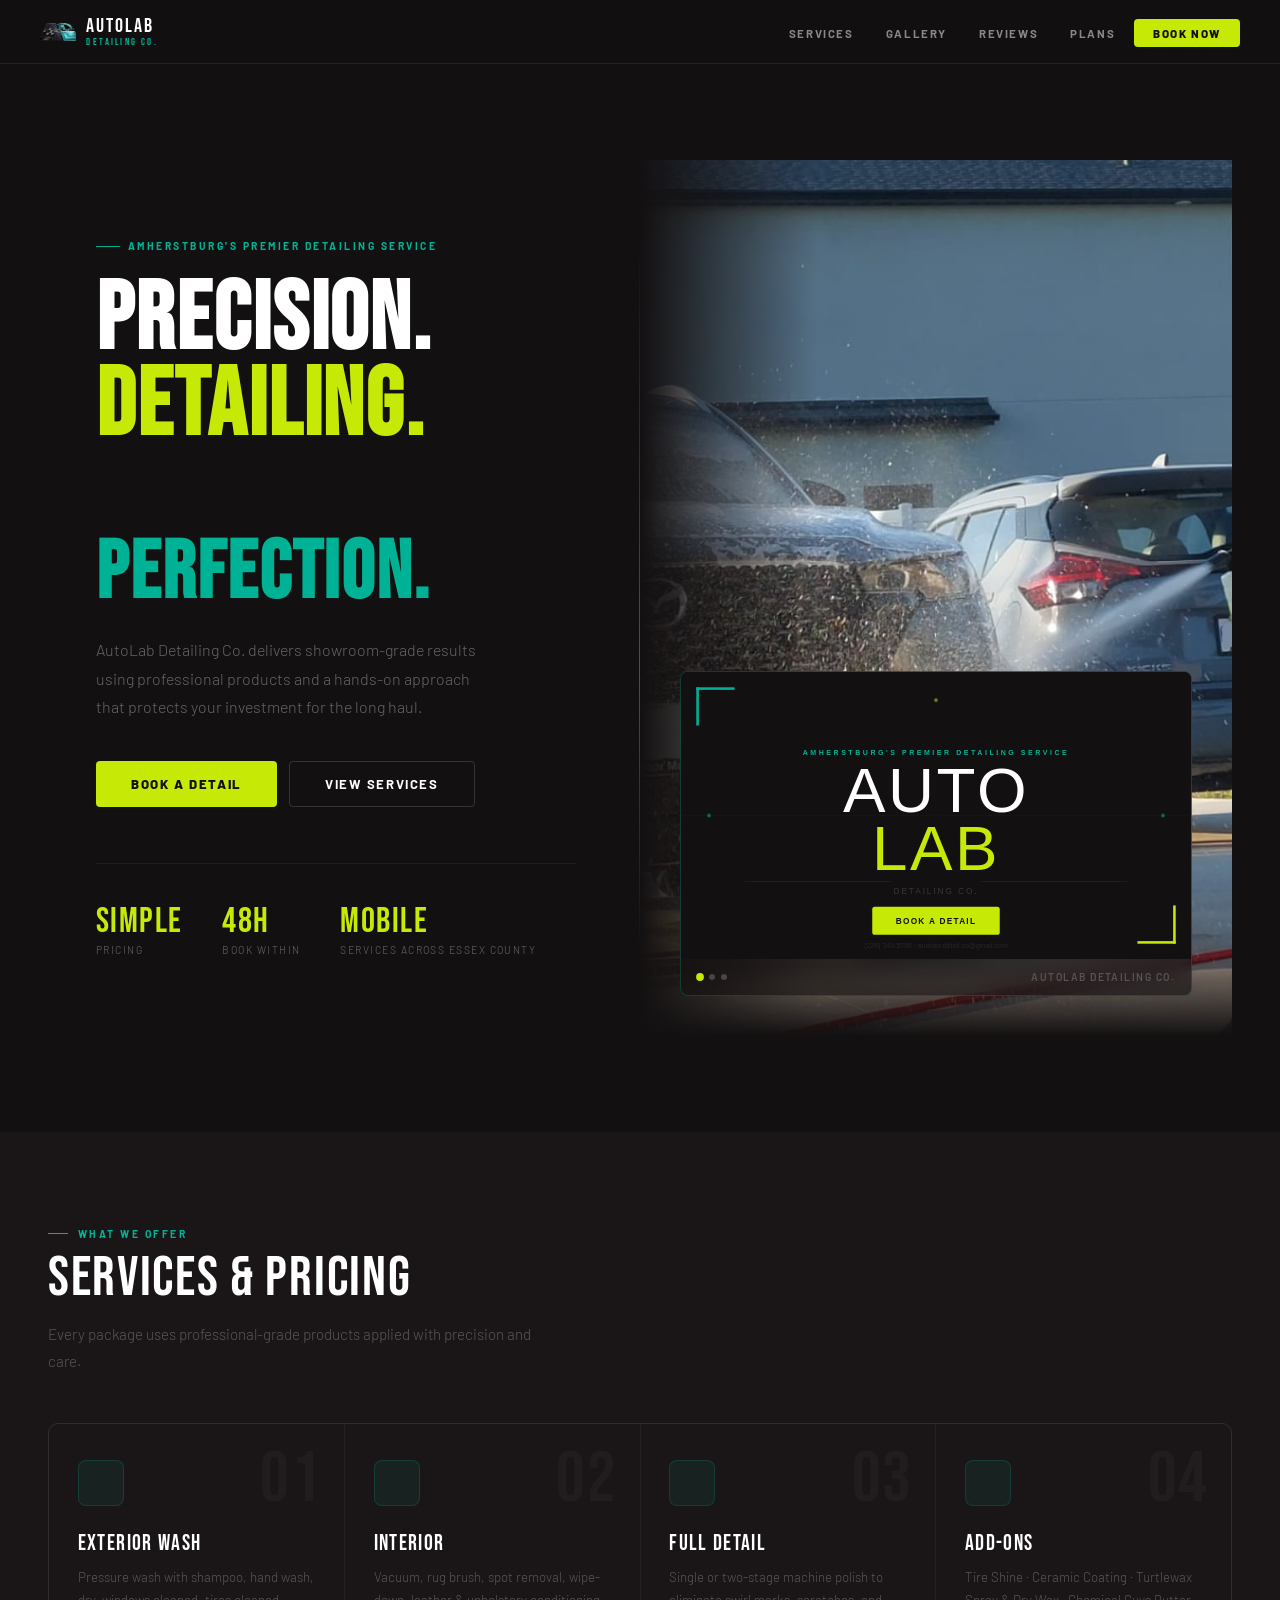
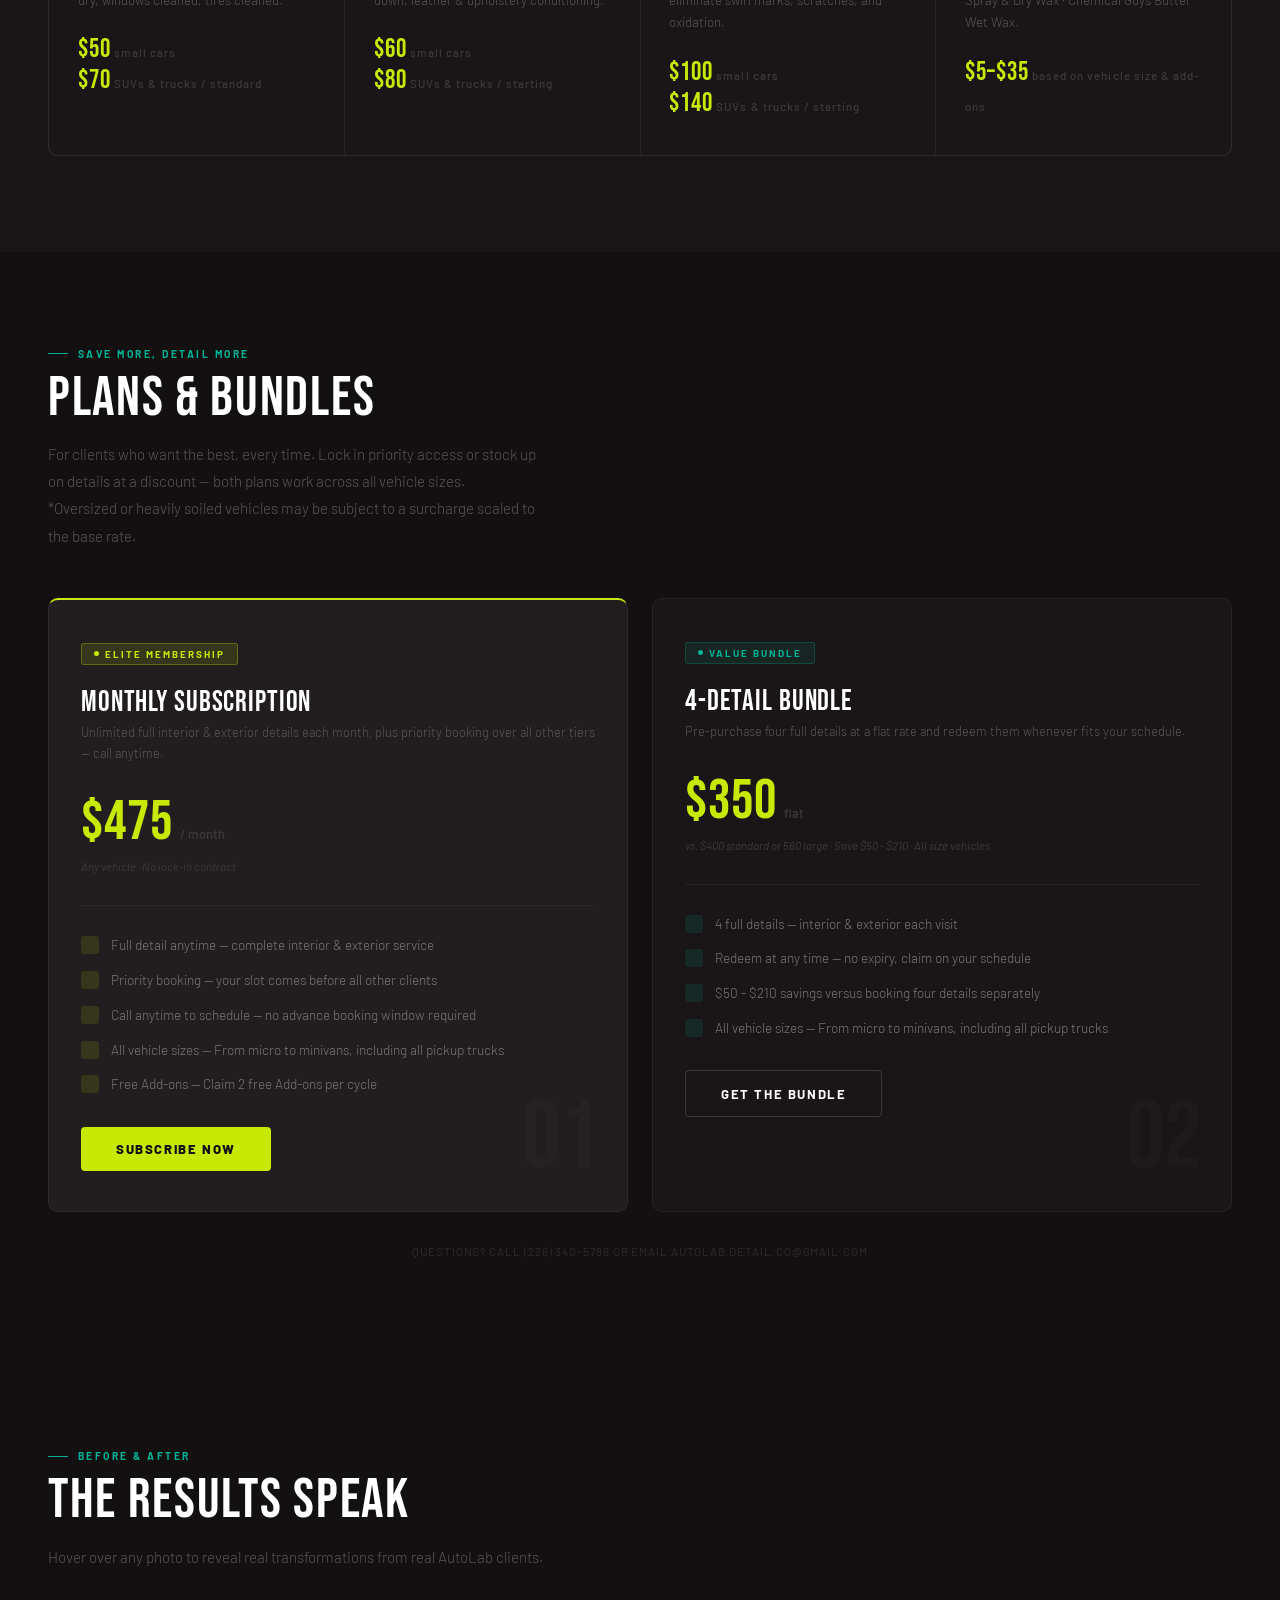
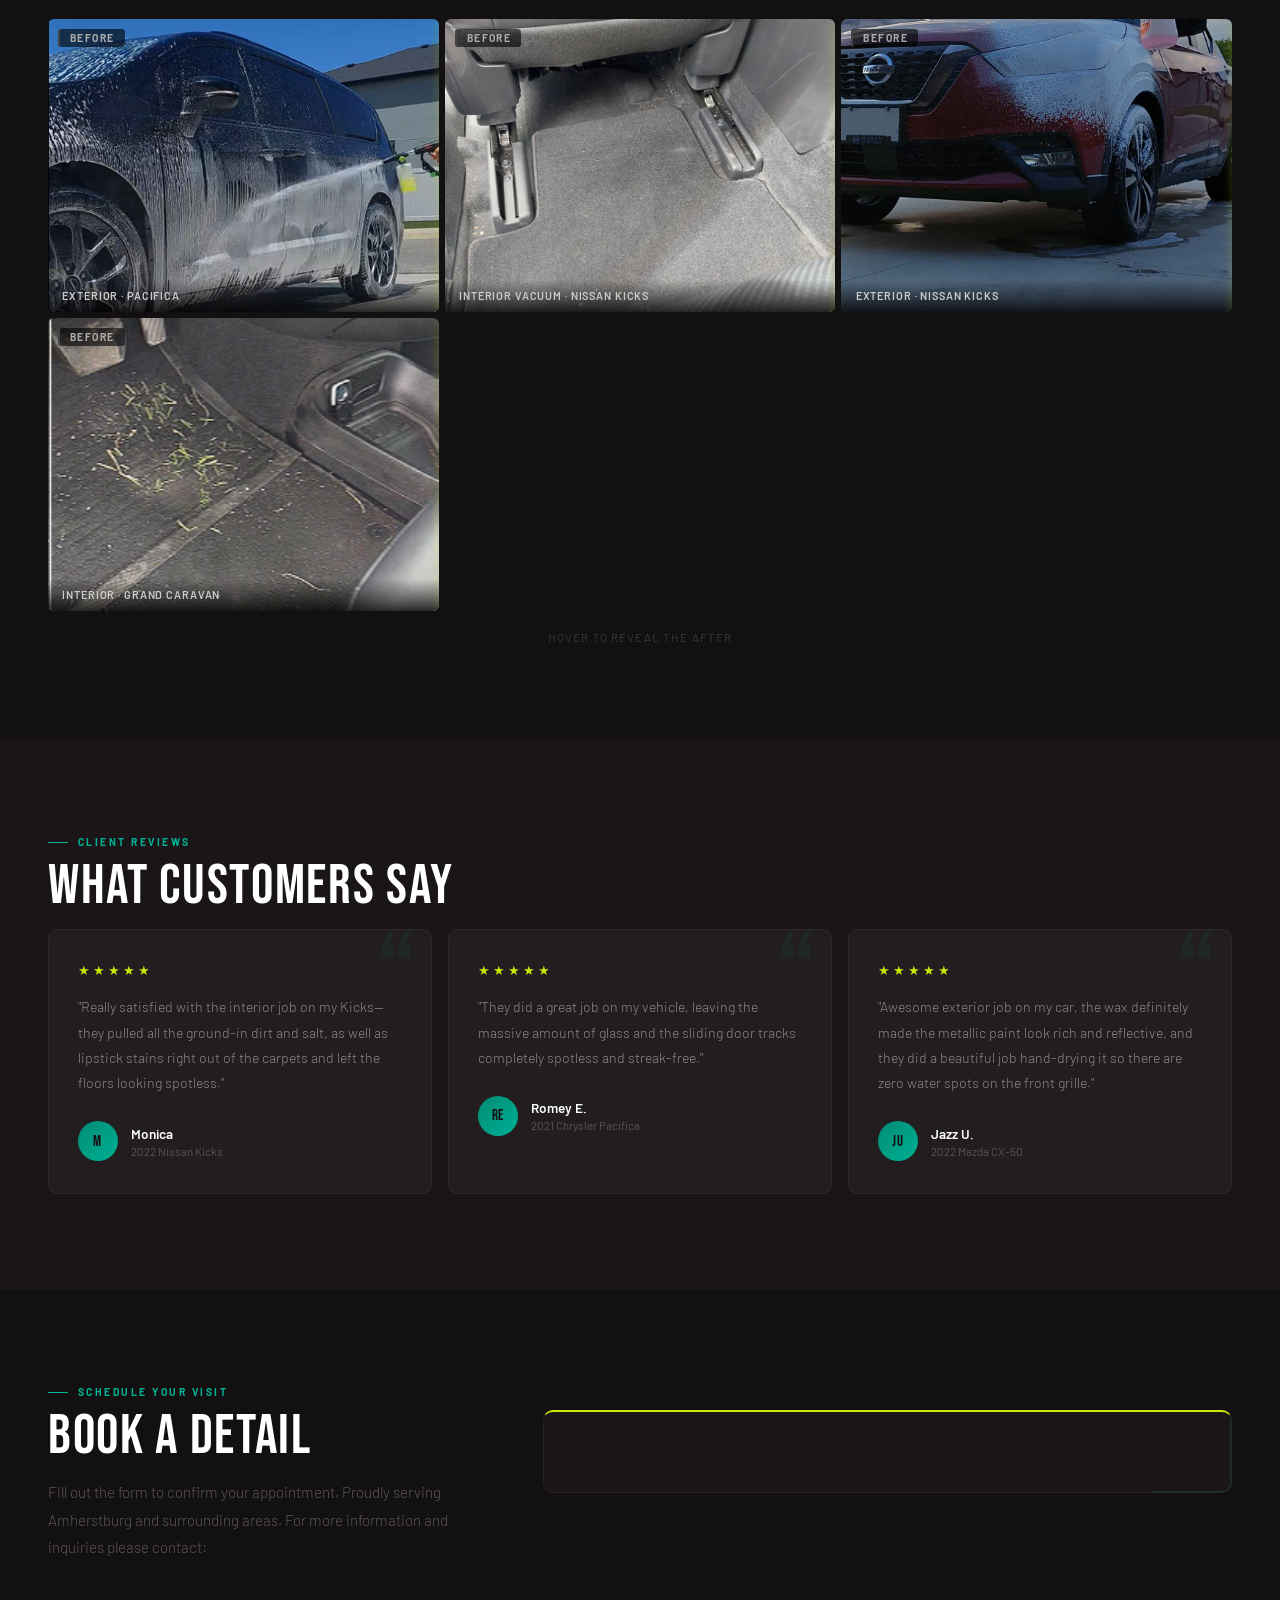
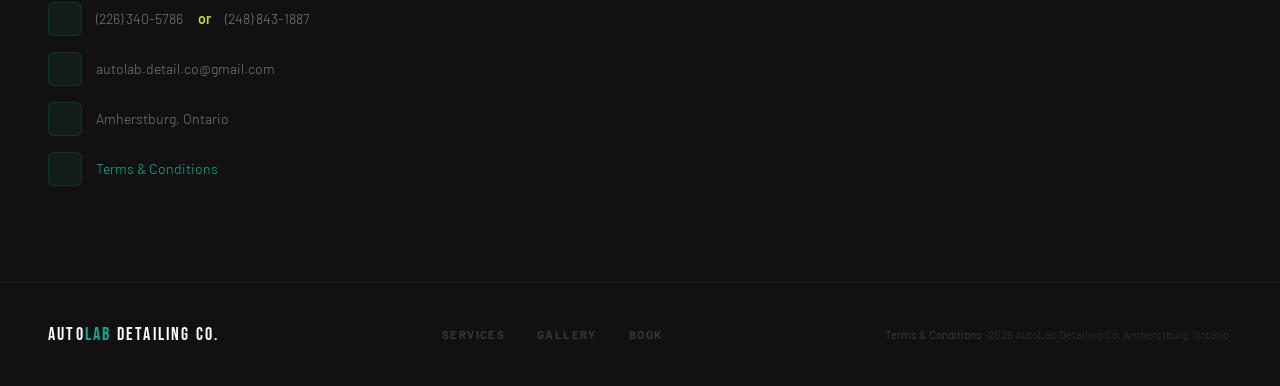
==== index.html @ 9977ea91 "Add files via upload" ====
<!DOCTYPE html>
<html lang="en">
<head>
  <meta charset="UTF-8" />
  <meta name="viewport" content="width=device-width, initial-scale=1.0" />
  <title>AutoLab Detailing Co. — Amherstburg's Premier Car Detailing Service</title>
  <link rel="stylesheet" href="https://cdn.jsdelivr.net/npm/@tabler/icons-webfont@2.44.0/tabler-icons.min.css" />
  <link rel="preconnect" href="https://fonts.googleapis.com" />
  <link rel="preconnect" href="https://fonts.gstatic.com" crossorigin />
  <link href="https://fonts.googleapis.com/css2?family=Bebas+Neue&family=Barlow:ital,wght@0,300;0,400;0,500;0,600;0,700;1,300&display=swap" rel="stylesheet" />
  <style>
    *, *::before, *::after { box-sizing: border-box; margin: 0; padding: 0; }

    :root {
      --lime:   #C7E906;
      --lime-dk: #9fb800;
      --cyan:   #03f7eb;
      --teal:   #00b295;
      --teal-dk:#008a74;
      --dark:   #131011;
      --dark2:  #1a1617;
      --dark3:  #221e1f;
      --dark4:  #2c2829;
      --muted:  #5a5455;
      --text:   #d4d0d1;
      --white:  #ffffff;
    }

    html { scroll-behavior: smooth; }

    body {
      font-family: 'Barlow', sans-serif;
      background: var(--dark);
      color: var(--text);
      overflow-x: hidden;
      -webkit-font-smoothing: antialiased;
    }

    a { text-decoration: none; color: var(--teal); }

    /* ── NAV ── */
    nav {
      display: flex;
      justify-content: space-between;
      align-items: center;
      padding: 0 2.5rem;
      height: 64px;
      background: rgba(19,16,17,0.92);
      backdrop-filter: blur(18px);
      border-bottom: 1px solid rgba(0,178,149,0.18);
      position: sticky;
      top: 0;
      z-index: 200;
    }
    .logo-wrap { display: flex; align-items: center; gap: 0.65rem; }
    .logo-icon {
      width: 36px; height: 36px;
      display: flex; align-items: center; justify-content: center;
      overflow: hidden;
    }
    .logo-icon img { width: 160%; height: auto; object-fit: contain; }
    .logo-text {
      font-family: 'Bebas Neue', sans-serif;
      font-size: 1.25rem; letter-spacing: 0.1em; line-height: 1.05; color: #fff;
    }
    .logo-text span { display: block; font-size: 0.62rem; color: var(--teal); letter-spacing: 0.22em; }

    nav ul { display: flex; gap: 0.3rem; list-style: none; align-items: center; }
    nav ul a {
      color: #888; font-size: 0.72rem; font-weight: 700;
      letter-spacing: 0.14em; text-transform: uppercase;
      padding: 0.45rem 0.85rem; border-radius: 4px;
      transition: color 0.2s, background 0.2s;
    }
    nav ul a:hover { color: #fff; background: rgba(255,255,255,0.05); }
    .nav-cta {
      background: var(--lime) !important;
      color: var(--dark) !important;
      border-radius: 4px !important;
      font-weight: 800 !important;
      padding: 0.45rem 1.2rem !important;
    }
    .nav-cta:hover { background: var(--lime-dk) !important; }

    /* ── HERO ── */
    .hero {
      min-height: calc(100vh - 64px);
      display: grid;
      grid-template-columns: 1fr 1fr;
      position: relative;
      overflow: hidden;
    }

    /* Left half */
    .hero-left {
      display: flex;
      flex-direction: column;
      justify-content: center;
      padding: 5rem 4rem 5rem 3rem;
      position: relative;
      z-index: 2;
    }

    /* Right half – image */
    .hero-right {
      position: relative;
      overflow: hidden;
    }
    .hero-right-bg {
      position: absolute; inset: 0;
      background-image: url('media/Hero.jpg');
      background-size: cover;
      background-position: center;
      transform: scale(1.04);
      transition: transform 8s ease;
    }
    .hero-right:hover .hero-right-bg { transform: scale(1); }
    /* diagonal mask edge */
    .hero-right::before {
      content: '';
      position: absolute; inset: 0; z-index: 1;
      background: linear-gradient(to right, var(--dark) 0%, transparent 30%);
    }
    .hero-right::after {
      content: '';
      position: absolute; bottom: 0; left: 0; right: 0; height: 120px; z-index: 1;
      background: linear-gradient(to top, var(--dark) 0%, transparent 100%);
    }

    /* Teal accent line on right edge of left col */
    .hero-left::after {
      content: '';
      position: absolute; top: 10%; right: 0; bottom: 10%;
      width: 1px;
      background: linear-gradient(to bottom, transparent, var(--teal) 40%, var(--cyan) 60%, transparent);
      opacity: 0.4;
    }

    .hero-eyebrow {
      display: inline-flex; align-items: center; gap: 0.5rem;
      font-size: 0.65rem; font-weight: 700; letter-spacing: 0.24em;
      text-transform: uppercase; color: var(--teal);
      margin-bottom: 1.6rem;
    }
    .hero-eyebrow::before {
      content: '';
      display: block; width: 24px; height: 1px;
      background: var(--teal);
    }

    .hero h1 {
      font-family: 'Bebas Neue', sans-serif;
      font-size: clamp(4rem, 7.5vw, 6.5rem);
      line-height: 0.9;
      letter-spacing: 0.02em;
      text-transform: uppercase;
      color: #fff;
      margin-bottom: 1.6rem;
    }
    .hero h1 em {
      font-style: normal;
      color: var(--lime);
      display: block;
    }
    .hero h1 small {
      font-style: normal;
      font-size: 0.85em;
      color: var(--teal);
      display: block;
    }

    .hero-desc {
      font-size: 1rem; line-height: 1.8;
      color: #6b6366; max-width: 400px;
      margin-bottom: 2.4rem;
      font-weight: 300;
    }

    .hero-btns {
      display: flex; gap: 0.75rem; flex-wrap: wrap;
      margin-bottom: 3.5rem;
    }
    .btn-primary {
      background: var(--lime); color: var(--dark);
      border: none; padding: 0.9rem 2.2rem;
      font-family: 'Barlow', sans-serif; font-size: 0.82rem;
      font-weight: 800; letter-spacing: 0.12em; text-transform: uppercase;
      border-radius: 4px; cursor: pointer;
      transition: background 0.2s, transform 0.15s;
    }
    .btn-primary:hover { background: var(--lime-dk); transform: translateY(-2px); }
    .btn-ghost {
      background: transparent; color: #fff;
      border: 1px solid rgba(255,255,255,0.15); padding: 0.9rem 2.2rem;
      font-family: 'Barlow', sans-serif; font-size: 0.82rem;
      font-weight: 700; letter-spacing: 0.12em; text-transform: uppercase;
      border-radius: 4px; cursor: pointer;
      transition: border-color 0.2s, color 0.2s, background 0.2s;
    }
    .btn-ghost:hover { border-color: var(--cyan); color: var(--cyan); background: rgba(3,247,235,0.04); }

    .hero-stats {
      display: flex; gap: 2.5rem; flex-wrap: wrap;
      padding-top: 2.5rem;
      border-top: 1px solid rgba(255,255,255,0.06);
    }
    .stat-val {
      font-family: 'Bebas Neue', sans-serif;
      font-size: 2.2rem; color: var(--lime);
      line-height: 1; letter-spacing: 0.04em;
    }
    .stat-lbl {
      font-size: 0.65rem; color: var(--muted);
      text-transform: uppercase; letter-spacing: 0.14em; margin-top: 4px;
    }

    /* carousel inside hero-right */
    .hero-carousel-wrap {
      position: absolute;
      inset: 0; z-index: 2;
      display: flex; align-items: flex-end;
      padding: 2.5rem;
    }
    .hero-carousel {
      width: 100%;
      background: rgba(19,16,17,0.6);
      backdrop-filter: blur(10px);
      border: 1px solid rgba(0,178,149,0.25);
      border-radius: 8px;
      overflow: hidden;
    }
    .carousel-track-wrap {
      overflow: hidden;
      aspect-ratio: 16/9;
      position: relative;
    }
    .carousel-track {
      display: flex;
      height: 100%;
      transition: transform 0.9s cubic-bezier(0.77,0,0.18,1);
    }
    .carousel-slide {
      min-width: 100%; height: 100%; flex-shrink: 0;
    }
    .carousel-slide img {
      width: 100%; height: 100%; object-fit: contain; display: block;
      background: var(--dark2);
    }
    .carousel-footer {
      display: flex; align-items: center; justify-content: space-between;
      padding: 0.75rem 1rem;
    }
    .carousel-dots { display: flex; gap: 6px; }
    .dot {
      width: 6px; height: 6px; border-radius: 50%;
      background: rgba(255,255,255,0.2); cursor: pointer;
      transition: background 0.3s, transform 0.2s;
    }
    .dot.active { background: var(--lime); transform: scale(1.3); }
    .carousel-label {
      font-size: 0.65rem; font-weight: 600; letter-spacing: 0.14em;
      text-transform: uppercase; color: var(--muted);
    }

    /* ── SECTION SHARED ── */
    section { padding: 6rem 3rem; }
    .section-eyebrow {
      font-size: 0.65rem; font-weight: 700; letter-spacing: 0.24em;
      text-transform: uppercase; color: var(--teal);
      display: flex; align-items: center; gap: 0.6rem;
      margin-bottom: 0.75rem;
    }
    .section-eyebrow::before {
      content: ''; display: block; width: 20px; height: 1px;
      background: var(--teal);
    }
    .section-title {
      font-family: 'Bebas Neue', sans-serif;
      font-size: clamp(2.4rem, 5vw, 3.5rem);
      letter-spacing: 0.03em; line-height: 0.95;
      color: #fff; margin-bottom: 1rem;
    }
    .section-sub {
      color: #5a5455; font-size: 0.95rem; font-weight: 300;
      line-height: 1.8; max-width: 500px; margin-bottom: 3rem;
    }

    /* ── SERVICES ── */
    #services { background: var(--dark2); }

    .services-bento {
      display: grid;
      grid-template-columns: repeat(4, 1fr);
      gap: 1px;
      background: rgba(255,255,255,0.05);
      border: 1px solid rgba(255,255,255,0.05);
      border-radius: 10px;
      overflow: hidden;
    }

    .svc-card {
      background: var(--dark2);
      padding: 2.2rem 1.8rem;
      position: relative;
      overflow: hidden;
      transition: background 0.25s;
    }
    .svc-card::before {
      content: '';
      position: absolute; bottom: 0; left: 0; right: 0;
      height: 3px;
      background: linear-gradient(90deg, var(--teal), var(--cyan));
      transform: scaleX(0); transform-origin: left;
      transition: transform 0.35s ease;
    }
    .svc-card:hover { background: #1e1a1b; }
    .svc-card:hover::before { transform: scaleX(1); }

    /* large ghost letter in corner */
    .svc-card-num {
      position: absolute; top: 1.2rem; right: 1.4rem;
      font-family: 'Bebas Neue', sans-serif;
      font-size: 4.5rem; line-height: 1;
      color: rgba(255,255,255,0.03);
      letter-spacing: 0.02em;
      pointer-events: none;
      user-select: none;
    }

    .svc-icon-wrap {
      width: 46px; height: 46px; border-radius: 8px;
      background: rgba(0,178,149,0.08);
      border: 1px solid rgba(0,178,149,0.2);
      display: flex; align-items: center; justify-content: center;
      font-size: 20px; color: var(--teal);
      margin-bottom: 1.5rem;
    }
    .svc-name {
      font-family: 'Bebas Neue', sans-serif;
      font-size: 1.4rem; letter-spacing: 0.06em;
      color: #fff; margin-bottom: 0.6rem;
    }
    .svc-desc {
      color: var(--muted); font-size: 0.83rem;
      line-height: 1.7; margin-bottom: 1.5rem;
      font-weight: 300;
    }
    .svc-price {
      font-family: 'Bebas Neue', sans-serif;
      font-size: 1.6rem; color: var(--lime);
      letter-spacing: 0.04em; line-height: 1.2;
    }
    .svc-price-note {
      font-family: 'Barlow', sans-serif;
      font-size: 0.72rem; color: #3e3a3b;
      font-weight: 500; margin-left: 3px;
    }

    /* ── GALLERY ── */
    #gallery { background: var(--dark); }

    .gallery-grid {
      display: grid;
      grid-template-columns: repeat(3, 1fr);
      gap: 6px;
    }

    .gallery-item {
      position: relative;
      width: 100%; aspect-ratio: 4/3;
      overflow: hidden; border-radius: 6px;
      cursor: pointer;
      background: var(--dark2);
    }

    .gallery-item .img-base {
      display: block; width: 100%; height: 100%;
      object-fit: cover;
      transition: transform 0.6s ease;
    }
    .gallery-item:hover .img-base { transform: scale(1.03); }

    .gallery-item .overlay {
      position: absolute; top: 0; left: 100%;
      width: 0; height: 100%; overflow: hidden;
      transition: width 0.75s ease, left 0.75s ease;
    }
    .gallery-item:hover .overlay { width: 100%; left: 0; }
    .gallery-item .overlay img {
      position: absolute; top: 0; left: 0;
      width: 100%; height: 100%; object-fit: cover;
    }

    /* Divider line */
    .gallery-item .divider-line {
      position: absolute; top: 0; bottom: 0;
      width: 2px; background: var(--lime);
      left: 100%; z-index: 5;
      transition: left 0.75s ease;
      pointer-events: none;
      box-shadow: 0 0 8px rgba(199,233,6,0.5);
    }
    .gallery-item:hover .divider-line { left: 0; opacity: 0; transition: left 0.75s ease, opacity 0.2s 0.5s; }

    .gallery-badge {
      position: absolute; top: 10px; left: 10px; z-index: 6;
      font-size: 0.65rem; font-weight: 700; letter-spacing: 0.14em;
      text-transform: uppercase; padding: 3px 10px; border-radius: 3px;
      pointer-events: none; transition: opacity 0.25s;
    }
    .badge-before { background: rgba(0,0,0,0.6); color: #aaa; border-left: 2px solid #444; }
    .badge-after  { background: rgba(0,178,149,0.9); color: var(--dark); opacity: 0; transition: opacity 0.3s 0.3s; }
    .gallery-item:hover .badge-before { opacity: 0; }
    .gallery-item:hover .badge-after  { opacity: 1; }

    .gallery-label {
      position: absolute; bottom: 0; left: 0; right: 0;
      padding: 0.6rem 0.9rem;
      font-size: 0.68rem; font-weight: 600; letter-spacing: 0.08em;
      text-transform: uppercase; color: #ccc;
      background: linear-gradient(transparent, rgba(0,0,0,0.8));
      z-index: 4; pointer-events: none;
    }

    /* hover instruction hint */
    .gallery-hint {
      text-align: center;
      font-size: 0.72rem; color: #3a3637;
      letter-spacing: 0.1em; text-transform: uppercase;
      margin-top: 1.2rem;
    }

    /* ── TESTIMONIALS ── */
    #testimonials { background: var(--dark2); }

    .testi-grid {
      display: grid;
      grid-template-columns: repeat(3, 1fr);
      gap: 1rem;
      margin-top: 0.5rem;
    }

    .testi-card {
      position: relative;
      background: var(--dark3);
      border: 1px solid rgba(255,255,255,0.05);
      border-radius: 10px;
      padding: 2rem 1.8rem;
      overflow: hidden;
      transition: border-color 0.25s, transform 0.25s;
    }
    .testi-card:hover {
      border-color: rgba(0,178,149,0.3);
      transform: translateY(-3px);
    }

    /* large quote mark */
    .testi-card::before {
      content: '\201C';
      position: absolute; top: -0.6rem; right: 1rem;
      font-family: 'Bebas Neue', sans-serif;
      font-size: 7rem; line-height: 1;
      color: rgba(0,178,149,0.07);
      pointer-events: none;
    }

    /* top accent line */
    .testi-card::after {
      content: '';
      position: absolute; top: 0; left: 1.8rem; right: 1.8rem;
      height: 1px;
      background: linear-gradient(90deg, transparent, var(--teal) 50%, transparent);
      opacity: 0;
      transition: opacity 0.3s;
    }
    .testi-card:hover::after { opacity: 1; }

    .testi-stars {
      color: var(--lime); font-size: 0.8rem;
      letter-spacing: 3px; margin-bottom: 1rem;
    }
    .testi-text {
      font-size: 0.88rem; line-height: 1.8;
      color: #8a8687; font-weight: 300;
      margin-bottom: 1.6rem;
    }
    .testi-author { display: flex; align-items: center; gap: 0.85rem; }
    .testi-avatar {
      width: 40px; height: 40px; border-radius: 50%;
      background: linear-gradient(135deg, var(--teal-dk), var(--teal));
      display: flex; align-items: center; justify-content: center;
      font-family: 'Bebas Neue', sans-serif; font-size: 0.95rem;
      color: var(--dark); flex-shrink: 0;
      letter-spacing: 0.05em;
    }
    .testi-name { font-size: 0.85rem; font-weight: 600; color: #fff; }
    .testi-vehicle { font-size: 0.72rem; color: var(--muted); margin-top: 2px; }

    /* ── BOOKING ── */
    #booking { background: var(--dark); }
    .booking-wrapper {
      display: grid;
      grid-template-columns: 1fr 1.6fr;
      gap: 4rem;
      align-items: start;
    }

    .booking-info .section-sub { margin-bottom: 2.5rem; }

    .contact-list { list-style: none; display: flex; flex-direction: column; gap: 1rem; }
    .contact-list li {
      display: flex; align-items: center; gap: 0.9rem;
      font-size: 0.88rem; color: #7a7677;
      font-weight: 300;
    }
    .contact-list .ci {
      width: 34px; height: 34px; border-radius: 6px; flex-shrink: 0;
      background: rgba(0,178,149,0.08);
      border: 1px solid rgba(0,178,149,0.18);
      display: flex; align-items: center; justify-content: center;
      font-size: 16px; color: var(--teal);
    }
    .contact-list .color-accent { color: var(--lime); font-weight: 600; }

    .booking-form-wrap {
      background: var(--dark2);
      border: 1px solid rgba(255,255,255,0.06);
      border-top: 2px solid var(--lime);
      border-radius: 10px;
      padding: 2.5rem;
      position: relative;
      overflow: hidden;
    }
    /* corner accent */
    .booking-form-wrap::after {
      content: '';
      position: absolute; bottom: -1px; right: -1px;
      width: 80px; height: 80px;
      border-bottom: 2px solid rgba(0,178,149,0.2);
      border-right: 2px solid rgba(0,178,149,0.2);
      border-radius: 0 0 10px 0;
      pointer-events: none;
    }

    /* ── FOOTER ── */
    footer {
      background: var(--dark);
      border-top: 1px solid rgba(255,255,255,0.04);
      padding: 2.5rem 3rem;
    }
    .footer-inner {
      display: flex;
      justify-content: space-between; align-items: center;
      gap: 1rem; flex-wrap: wrap;
    }
    .footer-brand {
      font-family: 'Bebas Neue', sans-serif;
      font-size: 1.15rem; letter-spacing: 0.12em;
      color: #fff;
    }
    .footer-brand span { color: var(--teal); }

    .footer-links { display: flex; gap: 2rem; }
    .footer-links a {
      font-size: 0.72rem; font-weight: 700;
      text-transform: uppercase; letter-spacing: 0.12em;
      color: #3a3637; transition: color 0.2s;
    }
    .footer-links a:hover { color: var(--lime); }

    .footer-copy {
      font-size: 0.72rem; color: #2e2b2c;
    }
    .footer-copy a { color: #3e3a3b; }

    /* ── RESPONSIVE ── */
    @media (max-width: 1024px) {
      .services-bento { grid-template-columns: repeat(2, 1fr); }
    }

    @media (max-width: 768px) {
      .hero { grid-template-columns: 1fr; min-height: auto; }
      .hero-right { display: none; }
      .hero-left { padding: 3.5rem 1.5rem; }
      section { padding: 4rem 1.5rem; }
      .services-bento { grid-template-columns: 1fr; }
      .gallery-grid { grid-template-columns: repeat(2, 1fr); }
      .testi-grid { grid-template-columns: 1fr; }
      .booking-wrapper { grid-template-columns: 1fr; gap: 2rem; }
      nav ul { display: none; }
      footer { padding: 1.5rem; }
      .footer-inner { flex-direction: column; align-items: flex-start; gap: 1.5rem; }
    }

    /* misc */
    .color-lime { color: var(--lime); }
  </style>
</head>
<body>

  <!-- NAV -->
  <nav>
    <div class="logo-wrap">
      <div class="logo-icon"><img src="media/AutoLab_Logo_2.png" alt="AutoLab Logo"></div>
      <div class="logo-text">AutoLab<span>Detailing Co.</span></div>
    </div>
    <ul>
      <li><a href="#services">Services</a></li>
      <li><a href="#gallery">Gallery</a></li>
      <li><a href="#testimonials">Reviews</a></li>
      <li><a href="#plans">Plans</a></li>
      <li><a href="#booking" class="nav-cta">Book Now</a></li>
    </ul>
  </nav>

  <!-- HERO -->
  <section class="hero">

    <!-- LEFT -->
    <div class="hero-left">
      <span class="hero-eyebrow">Amherstburg's Premier Detailing Service</span>

      <h1>
        Precision.<br>
        <em>Detailing.</em><br>
        <small>Perfection.</small>
      </h1>

      <p class="hero-desc">AutoLab Detailing Co. delivers showroom-grade results using professional products and a hands-on approach that protects your investment for the long haul.</p>

      <div class="hero-btns">
        <button class="btn-primary" onclick="document.getElementById('booking').scrollIntoView({behavior:'smooth'})">Book a Detail</button>
        <button class="btn-ghost" onclick="document.getElementById('services').scrollIntoView({behavior:'smooth'})">View Services</button>
      </div>

      <div class="hero-stats">
        <div>
          <div class="stat-val">Simple</div>
          <div class="stat-lbl">Pricing</div>
        </div>
        <div>
          <div class="stat-val">48H</div>
          <div class="stat-lbl">Book Within</div>
        </div>
        <div>
          <div class="stat-val">Mobile</div>
          <div class="stat-lbl">Services across Essex County</div>
        </div>
      </div>
    </div>

    <!-- RIGHT -->
    <div class="hero-right">
      <div class="hero-right-bg"></div>

      <div class="hero-carousel-wrap">
        <div class="hero-carousel">
          <div class="carousel-track-wrap">
            <div class="carousel-track" id="cTrack">
              <div class="carousel-slide"><img src="media/slide3.svg" alt="AutoLab Promotion" /></div>
              <div class="carousel-slide"><img src="media/promo1.png" alt="AutoLab Referral Discount" /></div>
              <div class="carousel-slide"><img src="media/AutoLab_Logo.png" alt="AutoLab Detailing Co." /></div>
            </div>
          </div>
          <div class="carousel-footer">
            <div class="carousel-dots" id="cDots">
              <span class="dot active"></span>
              <span class="dot"></span>
              <span class="dot"></span>
            </div>
            <span class="carousel-label">AutoLab Detailing Co.</span>
          </div>
        </div>
      </div>
    </div>

  </section>

  <!-- SERVICES -->
  <section id="services">
    <div class="section-eyebrow">What We Offer</div>
    <div class="section-title">Services &amp; Pricing</div>
    <div class="section-sub">Every package uses professional-grade products applied with precision and care.</div>

    <div class="services-bento">

      <div class="svc-card">
        <span class="svc-card-num">01</span>
        <div class="svc-icon-wrap"><i class="ti ti-droplet"></i></div>
        <div class="svc-name">Exterior Wash</div>
        <p class="svc-desc">Pressure wash with shampoo, hand wash, dry, windows cleaned, tires cleaned.</p>
        <div class="svc-price">$50<span class="svc-price-note">small cars</span></div>
        <div class="svc-price">$70<span class="svc-price-note">SUVs &amp; trucks / standard</span></div>
      </div>

      <div class="svc-card">
        <span class="svc-card-num">02</span>
        <div class="svc-icon-wrap"><i class="ti ti-sparkles"></i></div>
        <div class="svc-name">Interior</div>
        <p class="svc-desc">Vacuum, rug brush, spot removal, wipe-down, leather &amp; upholstery conditioning.</p>
        <div class="svc-price">$60<span class="svc-price-note">small cars</span></div>
        <div class="svc-price">$80<span class="svc-price-note">SUVs &amp; trucks / starting</span></div>
      </div>

      <div class="svc-card">
        <span class="svc-card-num">03</span>
        <div class="svc-icon-wrap"><i class="ti ti-circle"></i></div>
        <div class="svc-name">Full Detail</div>
        <p class="svc-desc">Single or two-stage machine polish to eliminate swirl marks, scratches, and oxidation.</p>
        <div class="svc-price">$100<span class="svc-price-note">small cars</span></div>
        <div class="svc-price">$140<span class="svc-price-note">SUVs &amp; trucks / starting</span></div>
      </div>

      <div class="svc-card">
        <span class="svc-card-num">04</span>
        <div class="svc-icon-wrap"><i class="ti ti-shield-check"></i></div>
        <div class="svc-name">Add-ons</div>
        <p class="svc-desc">Tire Shine · Ceramic Coating · Turtlewax Spray &amp; Dry Wax · Chemical Guys Butter Wet Wax.</p>
        <div class="svc-price">$5–$35<span class="svc-price-note">based on vehicle size &amp; add-ons</span></div>
      </div>

    </div>
  </section>
  <!-- PLANS & BUNDLES -->
  <section id="plans" style="background: var(--dark); padding: 6rem 3rem;">
    <div class="section-eyebrow">Save More, Detail More</div>
    <div class="section-title">Plans &amp; Bundles</div>
    <p class="section-sub">For clients who want the best, every time. Lock in priority access or stock up on details at a discount — both plans work across all vehicle sizes. <br>*Oversized or heavily soiled vehicles may be subject to a surcharge scaled to the base rate.</p>

    <div style="display: grid; grid-template-columns: 1fr 1fr; gap: 1.5rem;">

      <!-- SUBSCRIPTION -->
      <div style="background: var(--dark3); border: 1px solid rgba(255,255,255,0.05); border-top: 2px solid var(--lime); border-radius: 10px; padding: 2.5rem 2rem; position: relative; overflow: hidden; transition: transform 0.25s, border-color 0.25s;" onmouseenter="this.style.transform='translateY(-3px)';this.style.borderColor='rgba(0,178,149,0.3)'" onmouseleave="this.style.transform='';this.style.borderColor='rgba(255,255,255,0.05)'">
        <span style="position: absolute; bottom: 1.5rem; right: 1.8rem; font-family: 'Bebas Neue', sans-serif; font-size: 6rem; line-height: 1; color: rgba(255,255,255,0.02); pointer-events: none; user-select: none;">01</span>
        <div style="display: inline-flex; align-items: center; gap: 0.4rem; font-size: 0.62rem; font-weight: 700; letter-spacing: 0.2em; text-transform: uppercase; padding: 0.25rem 0.75rem; border-radius: 3px; margin-bottom: 1.5rem; background: rgba(199,233,6,0.12); color: var(--lime); border: 1px solid rgba(199,233,6,0.3);">
          <span style="width: 5px; height: 5px; border-radius: 50%; background: currentColor; flex-shrink: 0;"></span> Elite Membership
        </div>
        <div class="section-title" style="font-size: 1.8rem; margin-bottom: 0.4rem;">Monthly Subscription</div>
        <p style="font-size: 0.8rem; color: var(--muted); font-weight: 300; line-height: 1.6; margin-bottom: 2rem;">Unlimited full interior &amp; exterior details each month, plus priority booking over all other tiers — call anytime.</p>
        <div style="display: flex; align-items: baseline; gap: 0.4rem; margin-bottom: 0.5rem;">
          <span style="font-family: 'Bebas Neue', sans-serif; font-size: 3.5rem; color: var(--lime); letter-spacing: 0.02em; line-height: 1;">$475</span>
          <span style="font-size: 0.8rem; color: #3e3a3b; font-weight: 500;">/ month</span>
        </div>
        <p style="font-size: 0.72rem; color: #3e3a3b; margin-bottom: 2rem; font-style: italic;">Any vehicle · No lock-in contract</p>
        <div style="height: 1px; background: rgba(255,255,255,0.05); margin-bottom: 1.8rem;"></div>
        <ul style="list-style: none; display: flex; flex-direction: column; gap: 0.9rem; margin-bottom: 2rem;">
          <li style="display: flex; align-items: flex-start; gap: 0.75rem; font-size: 0.85rem; color: #7a7677; font-weight: 300; line-height: 1.5;"><span style="width: 18px; height: 18px; border-radius: 3px; flex-shrink: 0; display: flex; align-items: center; justify-content: center; font-size: 11px; margin-top: 1px; background: rgba(199,233,6,0.12); color: var(--lime);"><i class="ti ti-sparkles"></i></span>Full detail anytime — complete interior &amp; exterior service</li>
          <li style="display: flex; align-items: flex-start; gap: 0.75rem; font-size: 0.85rem; color: #7a7677; font-weight: 300; line-height: 1.5;"><span style="width: 18px; height: 18px; border-radius: 3px; flex-shrink: 0; display: flex; align-items: center; justify-content: center; font-size: 11px; margin-top: 1px; background: rgba(199,233,6,0.12); color: var(--lime);"><i class="ti ti-star"></i></span>Priority booking — your slot comes before all other clients</li>
          <li style="display: flex; align-items: flex-start; gap: 0.75rem; font-size: 0.85rem; color: #7a7677; font-weight: 300; line-height: 1.5;"><span style="width: 18px; height: 18px; border-radius: 3px; flex-shrink: 0; display: flex; align-items: center; justify-content: center; font-size: 11px; margin-top: 1px; background: rgba(199,233,6,0.12); color: var(--lime);"><i class="ti ti-phone"></i></span>Call anytime to schedule — no advance booking window required</li>
          <li style="display: flex; align-items: flex-start; gap: 0.75rem; font-size: 0.85rem; color: #7a7677; font-weight: 300; line-height: 1.5;"><span style="width: 18px; height: 18px; border-radius: 3px; flex-shrink: 0; display: flex; align-items: center; justify-content: center; font-size: 11px; margin-top: 1px; background: rgba(199,233,6,0.12); color: var(--lime);"><i class="ti ti-car"></i></span>All vehicle sizes — From micro to minivans, including all pickup trucks</li>
          <li style="display: flex; align-items: flex-start; gap: 0.75rem; font-size: 0.85rem; color: #7a7677; font-weight: 300; line-height: 1.5;"><span style="width: 18px; height: 18px; border-radius: 3px; flex-shrink: 0; display: flex; align-items: center; justify-content: center; font-size: 11px; margin-top: 1px; background: rgba(199,233,6,0.12); color: var(--lime);"><i class="ti ti-shield-check"></i></span>Free Add-ons — Claim 2 free Add-ons per cycle</li>
        </ul>
        <button class="btn-primary" onclick="window.open('https://square.link/u/QPJAFu4L?src=embed', '_blank')">Subscribe Now</button>
      </div>

      <!-- BUNDLE -->
      <div style="background: var(--dark2); border: 1px solid rgba(255,255,255,0.05); border-radius: 10px; padding: 2.5rem 2rem; position: relative; overflow: hidden; transition: transform 0.25s, border-color 0.25s;" onmouseenter="this.style.transform='translateY(-3px)';this.style.borderColor='rgba(0,178,149,0.3)'" onmouseleave="this.style.transform='';this.style.borderColor='rgba(255,255,255,0.05)'">
        <span style="position: absolute; bottom: 1.5rem; right: 1.8rem; font-family: 'Bebas Neue', sans-serif; font-size: 6rem; line-height: 1; color: rgba(255,255,255,0.02); pointer-events: none; user-select: none;">02</span>
        <div style="display: inline-flex; align-items: center; gap: 0.4rem; font-size: 0.62rem; font-weight: 700; letter-spacing: 0.2em; text-transform: uppercase; padding: 0.25rem 0.75rem; border-radius: 3px; margin-bottom: 1.5rem; background: rgba(0,178,149,0.1); color: var(--teal); border: 1px solid rgba(0,178,149,0.25);">
          <span style="width: 5px; height: 5px; border-radius: 50%; background: currentColor; flex-shrink: 0;"></span> Value Bundle
        </div>
        <div class="section-title" style="font-size: 1.8rem; margin-bottom: 0.4rem;">4-Detail Bundle</div>
        <p style="font-size: 0.8rem; color: var(--muted); font-weight: 300; line-height: 1.6; margin-bottom: 2rem;">Pre-purchase four full details at a flat rate and redeem them whenever fits your schedule.</p>
        <div style="display: flex; align-items: baseline; gap: 0.4rem; margin-bottom: 0.5rem;">
          <span style="font-family: 'Bebas Neue', sans-serif; font-size: 3.5rem; color: var(--lime); letter-spacing: 0.02em; line-height: 1;">$350</span>
          <span style="font-size: 0.8rem; color: #3e3a3b; font-weight: 500;">flat</span>
        </div>
        <p style="font-size: 0.72rem; color: #3e3a3b; margin-bottom: 2rem; font-style: italic;">vs. $400 standard or 560 large · Save $50 - $210 · All size vehicles</p>
        <div style="height: 1px; background: rgba(255,255,255,0.05); margin-bottom: 1.8rem;"></div>
        <ul style="list-style: none; display: flex; flex-direction: column; gap: 0.9rem; margin-bottom: 2rem;">
          <li style="display: flex; align-items: flex-start; gap: 0.75rem; font-size: 0.85rem; color: #7a7677; font-weight: 300; line-height: 1.5;"><span style="width: 18px; height: 18px; border-radius: 3px; flex-shrink: 0; display: flex; align-items: center; justify-content: center; font-size: 11px; margin-top: 1px; background: rgba(0,178,149,0.12); color: var(--teal);"><i class="ti ti-checkbox"></i></span>4 full details — interior &amp; exterior each visit</li>
          <li style="display: flex; align-items: flex-start; gap: 0.75rem; font-size: 0.85rem; color: #7a7677; font-weight: 300; line-height: 1.5;"><span style="width: 18px; height: 18px; border-radius: 3px; flex-shrink: 0; display: flex; align-items: center; justify-content: center; font-size: 11px; margin-top: 1px; background: rgba(0,178,149,0.12); color: var(--teal);"><i class="ti ti-calendar"></i></span>Redeem at any time — no expiry, claim on your schedule</li>
          <li style="display: flex; align-items: flex-start; gap: 0.75rem; font-size: 0.85rem; color: #7a7677; font-weight: 300; line-height: 1.5;"><span style="width: 18px; height: 18px; border-radius: 3px; flex-shrink: 0; display: flex; align-items: center; justify-content: center; font-size: 11px; margin-top: 1px; background: rgba(0,178,149,0.12); color: var(--teal);"><i class="ti ti-discount"></i></span>$50 - $210 savings versus booking four details separately</li>
          <li style="display: flex; align-items: flex-start; gap: 0.75rem; font-size: 0.85rem; color: #7a7677; font-weight: 300; line-height: 1.5;"><span style="width: 18px; height: 18px; border-radius: 3px; flex-shrink: 0; display: flex; align-items: center; justify-content: center; font-size: 11px; margin-top: 1px; background: rgba(0,178,149,0.12); color: var(--teal);"><i class="ti ti-car"></i></span>All vehicle sizes — From micro to minivans, including all pickup trucks</li>
        </ul>
        <button class="btn-ghost" onclick="window.open('https://square.link/u/M4SWVpIk?src=embed', '_blank')">Get the Bundle</button>
      </div>

    </div>

    <p style="margin-top: 2rem; text-align: center; font-size: 0.72rem; color: #2e2b2c; letter-spacing: 0.08em; text-transform: uppercase;">Questions? Call (226) 340-5786 or email autolab.detail.co@gmail.com</p>
</section>
  <!-- GALLERY -->
  <section id="gallery">
    <div class="section-eyebrow">Before &amp; After</div>
    <div class="section-title">The Results Speak</div>
    <div class="section-sub">Hover over any photo to reveal real transformations from real AutoLab clients.</div>

    <div class="gallery-grid">

      <div class="gallery-item">
        <img src="media/Pacifica 1.png" alt="Before" class="img-base" />
        <div class="overlay"><img src="media/Pacifica 2.png" alt="After" /></div>
        <div class="divider-line"></div>
        <span class="gallery-badge badge-before">Before</span>
        <span class="gallery-badge badge-after">After</span>
        <div class="gallery-label">Exterior · Pacifica</div>
      </div>

      <div class="gallery-item">
        <img src="media/Mazda_Before2.jpg" alt="Before" class="img-base" />
        <div class="overlay"><img src="media/Mazda_After2.jpg" alt="After" /></div>
        <div class="divider-line"></div>
        <span class="gallery-badge badge-before">Before</span>
        <span class="gallery-badge badge-after">After</span>
        <div class="gallery-label">Interior Vacuum · Nissan Kicks</div>
      </div>

      <div class="gallery-item">
        <img src="media/Kicks 3.jpg" alt="Before" class="img-base" />
        <div class="overlay"><img src="media/Red Kicks 2.png" alt="After" /></div>
        <div class="divider-line"></div>
        <span class="gallery-badge badge-before">Before</span>
        <span class="gallery-badge badge-after">After</span>
        <div class="gallery-label">Exterior · Nissan Kicks</div>
      </div>

      <div class="gallery-item">
        <img src="media/interior1.png" alt="Before" class="img-base" />
        <div class="overlay"><img src="media/interior2.png" alt="After" /></div>
        <div class="divider-line"></div>
        <span class="gallery-badge badge-before">Before</span>
        <span class="gallery-badge badge-after">After</span>
        <div class="gallery-label">Interior · Grand Caravan</div>
      </div>

    </div>
    <p class="gallery-hint">Hover to reveal the after</p>
  </section>

  <!-- TESTIMONIALS -->
  <section id="testimonials">
    <div class="section-eyebrow">Client Reviews</div>
    <div class="section-title">What Customers Say</div>

    <div class="testi-grid">

      <div class="testi-card">
        <div class="testi-stars">★★★★★</div>
        <p class="testi-text">"Really satisfied with the interior job on my Kicks—they pulled all the ground-in dirt and salt, as well as lipstick stains right out of the carpets and left the floors looking spotless."</p>
        <div class="testi-author">
          <div class="testi-avatar">M</div>
          <div>
            <div class="testi-name">Monica</div>
            <div class="testi-vehicle">2022 Nissan Kicks</div>
          </div>
        </div>
      </div>

      <div class="testi-card">
        <div class="testi-stars">★★★★★</div>
        <p class="testi-text">"They did a great job on my vehicle, leaving the massive amount of glass and the sliding door tracks completely spotless and streak-free."</p>
        <div class="testi-author">
          <div class="testi-avatar">RE</div>
          <div>
            <div class="testi-name">Romey E.</div>
            <div class="testi-vehicle">2021 Chrysler Pacifica</div>
          </div>
        </div>
      </div>

      <div class="testi-card">
        <div class="testi-stars">★★★★★</div>
        <p class="testi-text">"Awesome exterior job on my car, the wax definitely made the metallic paint look rich and reflective, and they did a beautiful job hand-drying it so there are zero water spots on the front grille."</p>
        <div class="testi-author">
          <div class="testi-avatar">JU</div>
          <div>
            <div class="testi-name">Jazz U.</div>
            <div class="testi-vehicle">2022 Mazda CX-50</div>
          </div>
        </div>
      </div>

    </div>
  </section>

  <!-- BOOKING -->
  <section id="booking">
    <div class="section-eyebrow">Schedule Your Visit</div>
    <div class="booking-wrapper">

      <div class="booking-info">
        <div class="section-title">Book a Detail</div>
        <p class="section-sub">Fill out the form to confirm your appointment. Proudly serving Amherstburg and surrounding areas. For more information and inquiries please contact:</p>

        <ul class="contact-list">
          <li>
            <span class="ci"><i class="ti ti-phone"></i></span>
            (226) 340-5786 <span class="color-accent">or</span> (248) 843-1887
          </li>
          <li>
            <span class="ci"><i class="ti ti-mail"></i></span>
            autolab.detail.co@gmail.com
          </li>
          <li>
            <span class="ci"><i class="ti ti-map-pin"></i></span>
            Amherstburg, Ontario
          </li>
          <li>
            <span class="ci"><i class="ti ti-file-text"></i></span>
            <a href="AutoLab Detailing Co. T&C.html" target="_blank">Terms &amp; Conditions</a>
          </li>
        </ul>
      </div>

      <div class="booking-form-wrap">
        <script src='https://square.site/appointments/buyer/widget/gh90ce5i3miwbk/LMAG5E98277JB.js'></script>
      </div>


    </div>
  </section>

  <!-- FOOTER -->
  <footer>
    <div class="footer-inner">
      <div class="footer-brand">Auto<span>Lab</span> Detailing Co.</div>
      <div class="footer-links">
        <a href="#services">Services</a>
        <a href="#gallery">Gallery</a>
        <a href="#booking">Book</a>
      </div>
      <div class="footer-copy">
        <a href="AutoLab Detailing Co. T&C.html" target="_blank">Terms &amp; Conditions</a> · 2026 AutoLab Detailing Co. Amherstburg, Ontario.
      </div>
    </div>
  </footer>

  <script>
    /* ─── Carousel ─── */
    const track  = document.getElementById('cTrack');
    const dots   = document.querySelectorAll('#cDots .dot');
    const slides = document.querySelectorAll('.carousel-slide');
    const total  = slides.length;
    let cur = 0, timer;

    function goTo(i) {
      cur = (i + total) % total;
      track.style.transform = `translateX(-${cur * 100}%)`;
      dots.forEach((d, idx) => d.classList.toggle('active', idx === cur));
    }

    function next() { goTo(cur + 1); }
    function startAuto() { timer = setInterval(next, 7000); }
    function stopAuto()  { clearInterval(timer); }

    const carousel = document.querySelector('.hero-carousel');
    carousel.addEventListener('mouseenter', stopAuto);
    carousel.addEventListener('mouseleave', startAuto);
    dots.forEach((d, i) => d.addEventListener('click', () => { stopAuto(); goTo(i); startAuto(); }));
    startAuto();
  </script>

</body>
</html>
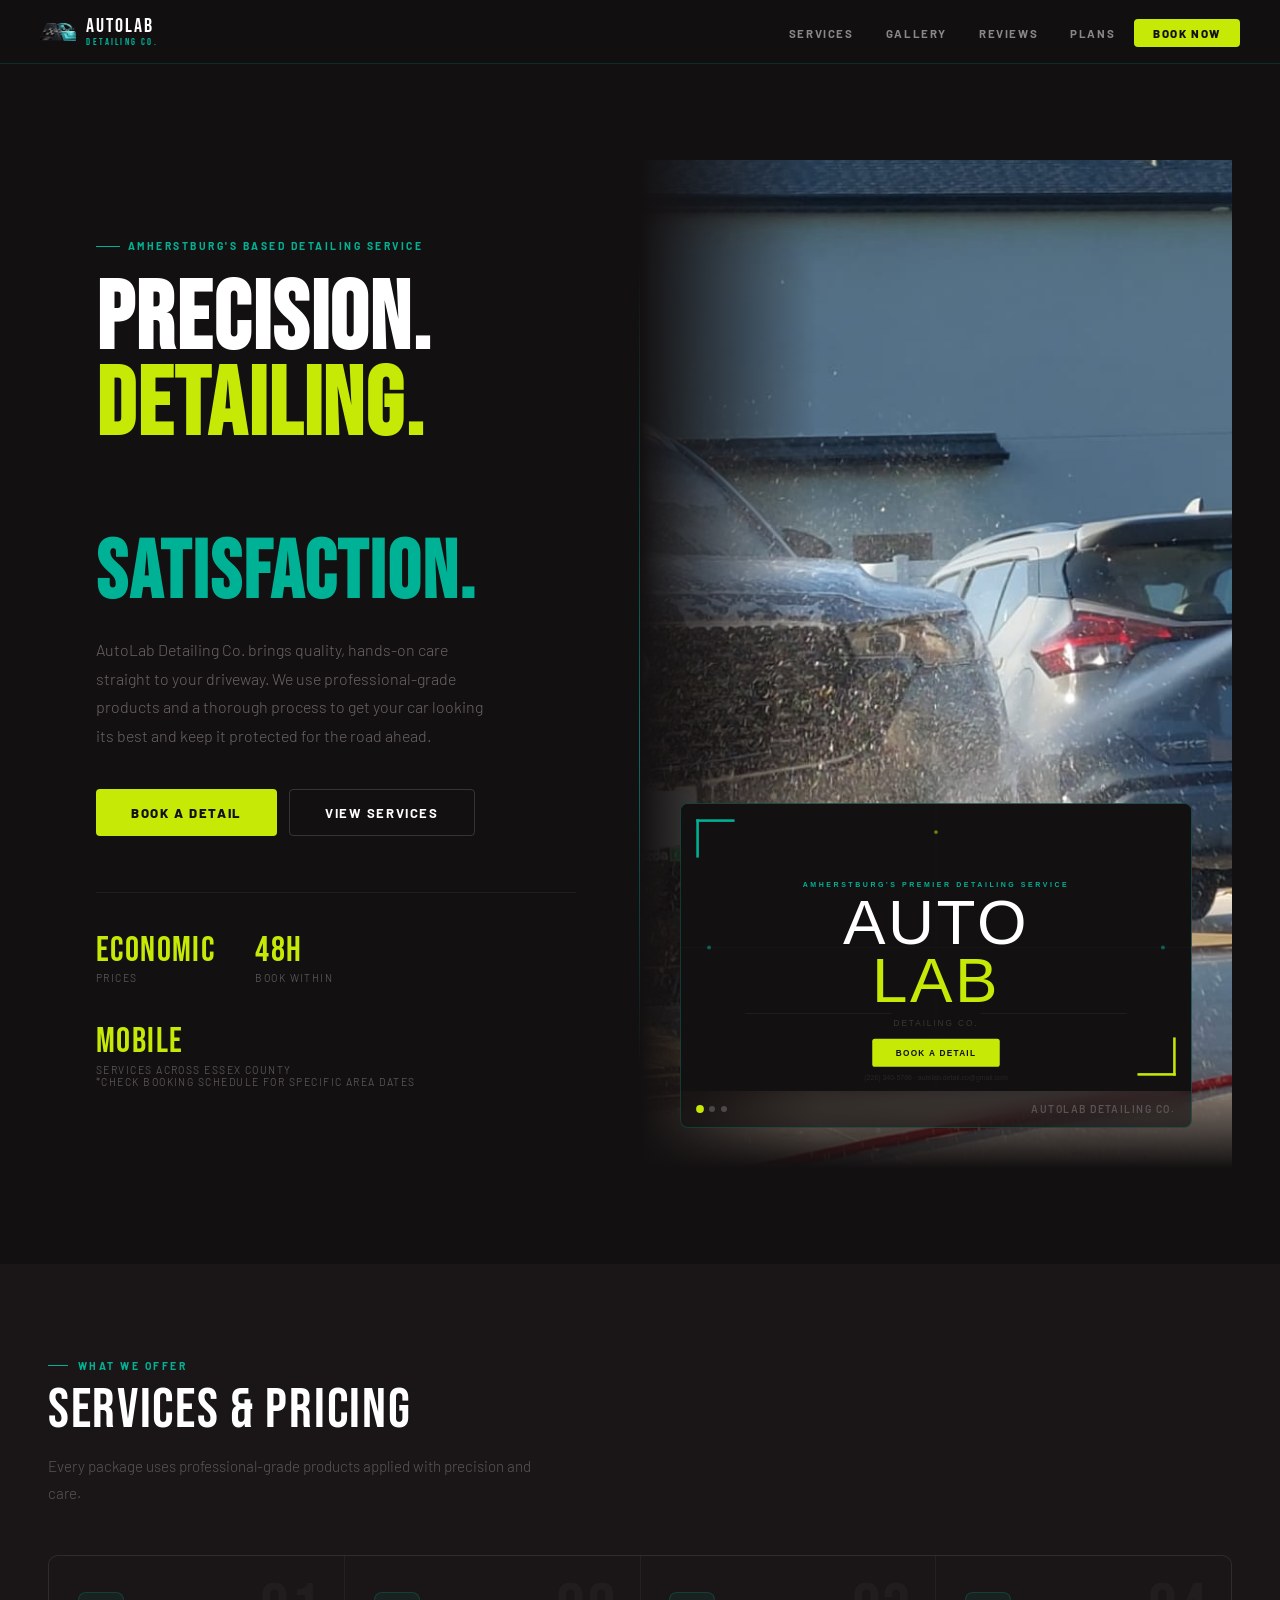
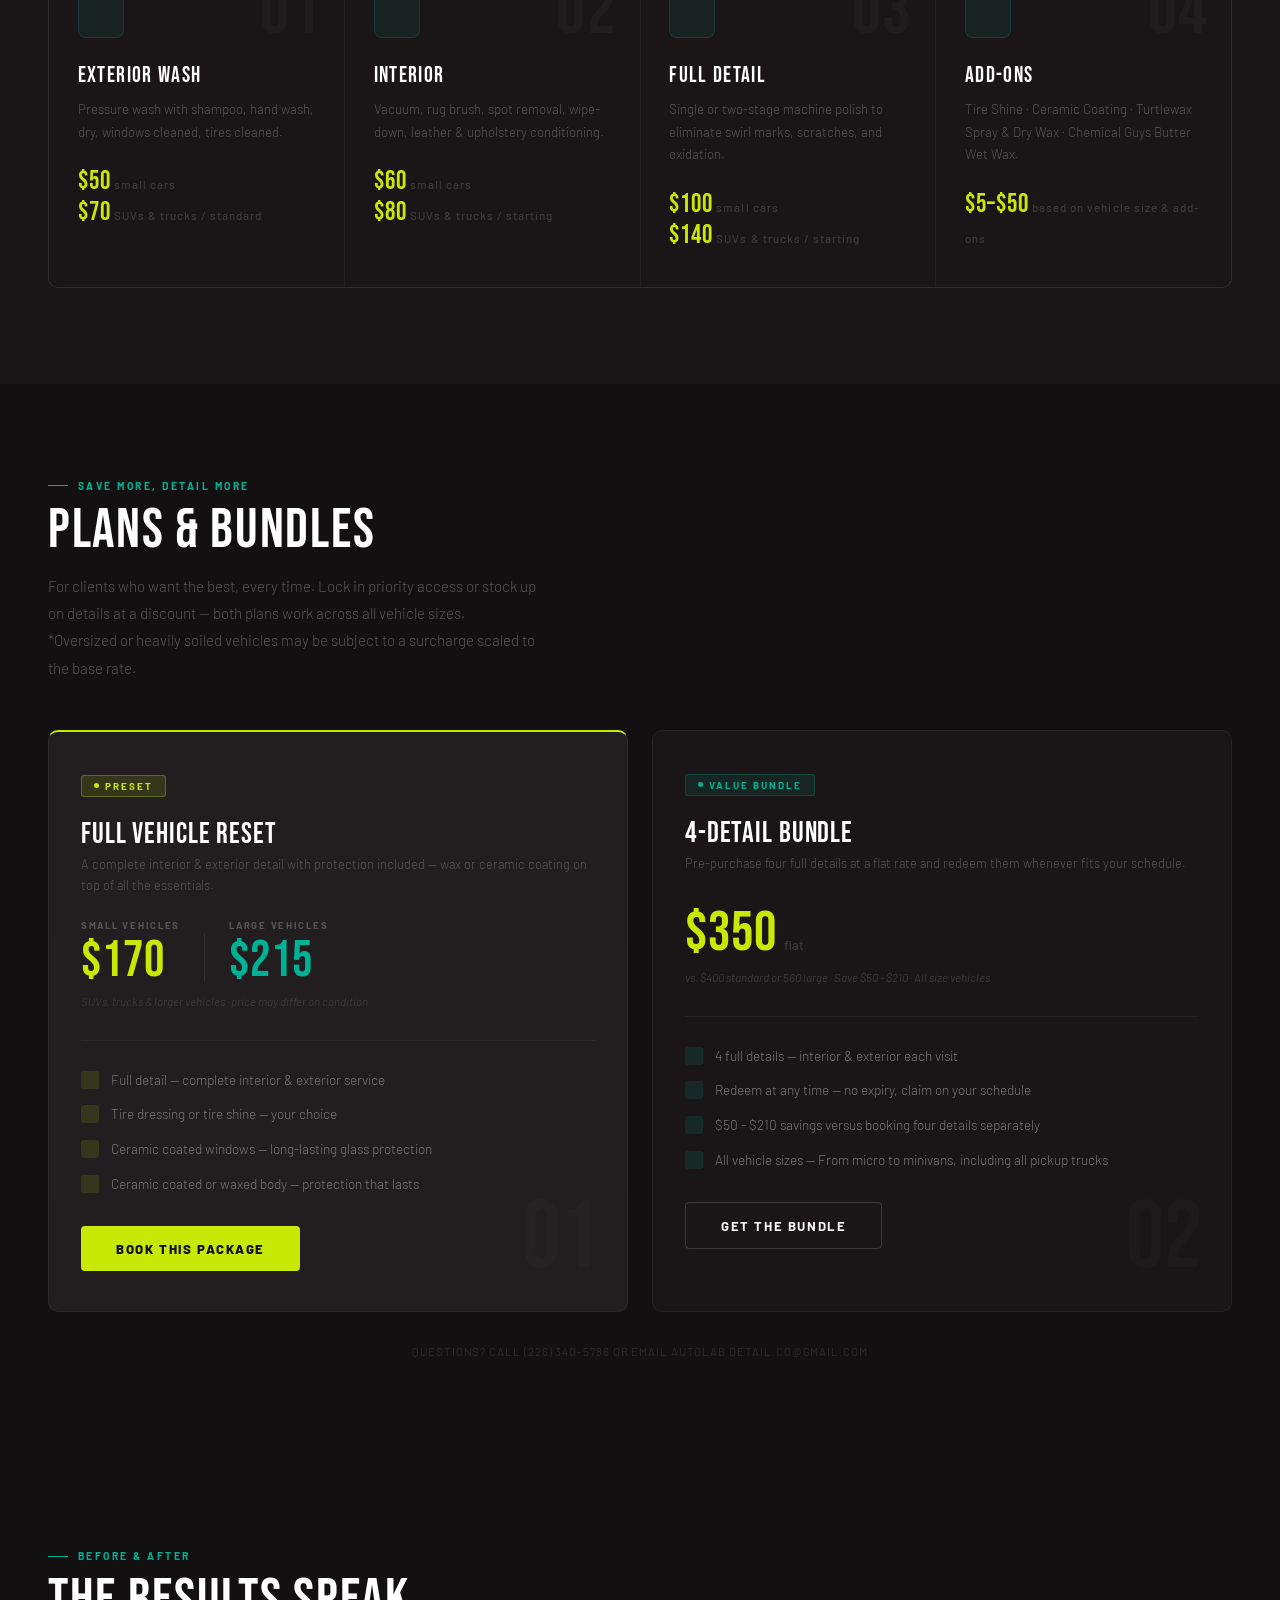
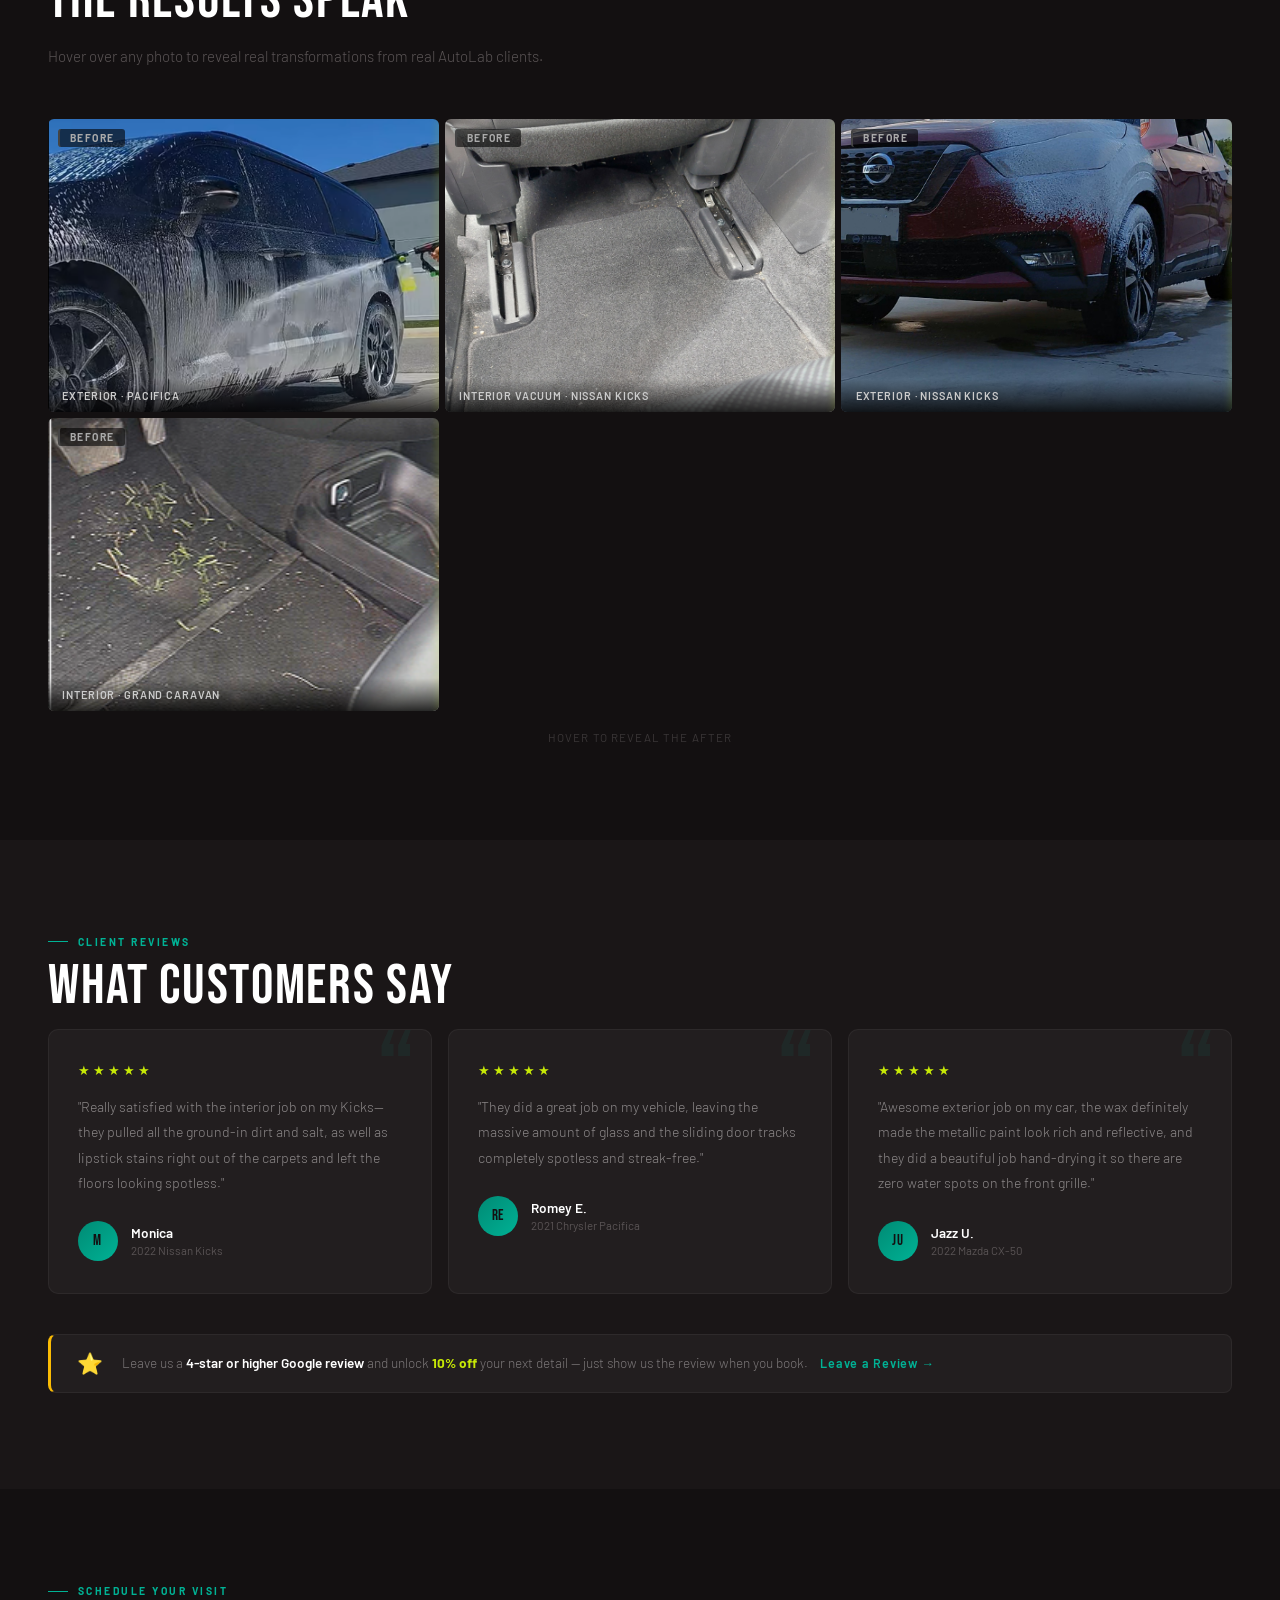
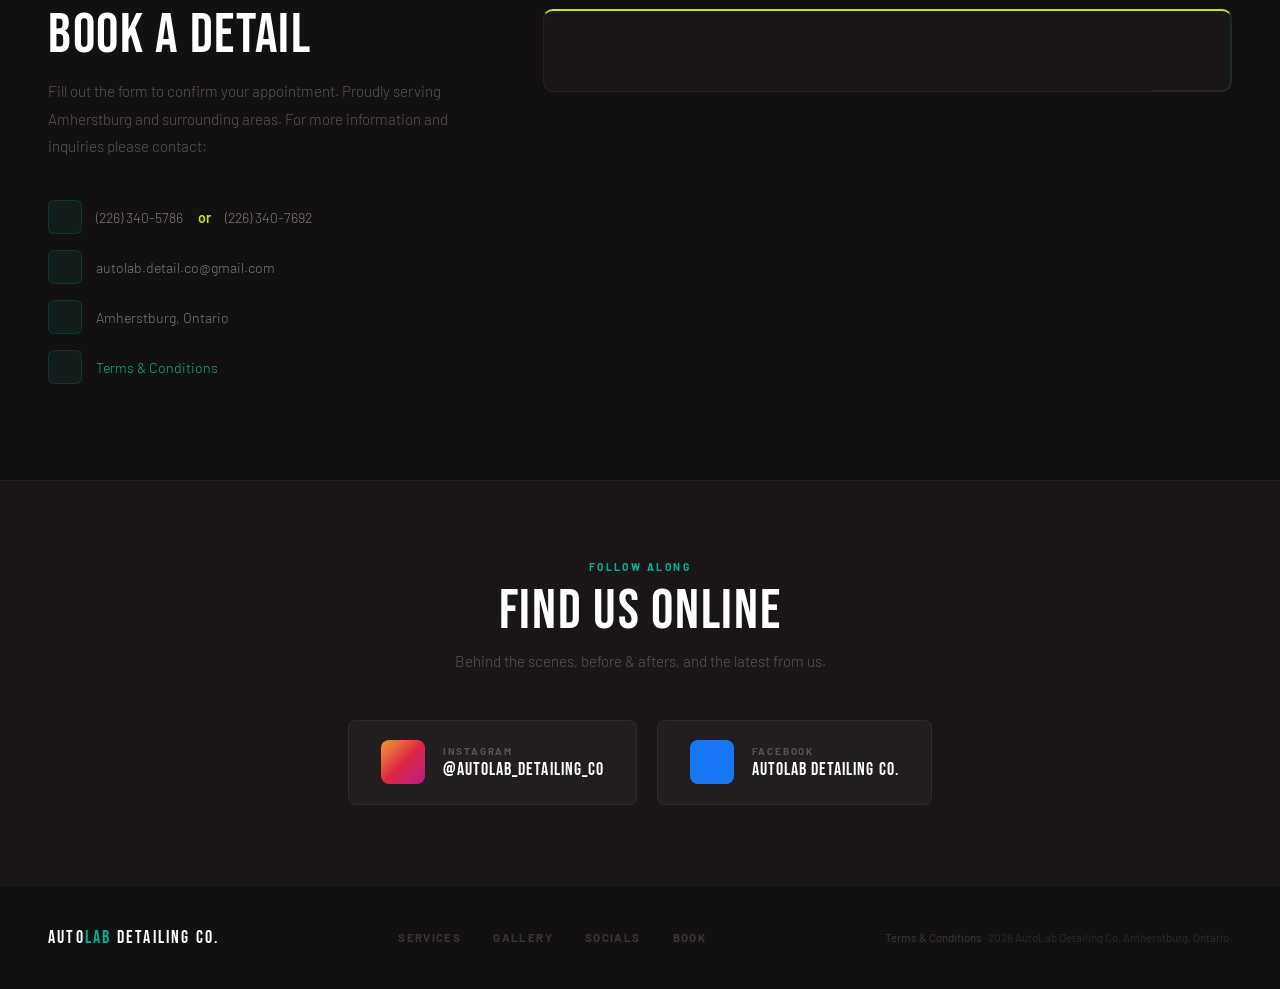
==== commit f40adcf2: "Add files via upload" ====
--- a/index.html
+++ b/index.html
@@ -4,6 +4,7 @@
   <meta charset="UTF-8" />
   <meta name="viewport" content="width=device-width, initial-scale=1.0" />
   <title>AutoLab Detailing Co. — Amherstburg's Premier Car Detailing Service</title>
+  <link rel="icon" type="image/png" href="media/AutoLab_Logo_2.png">
   <link rel="stylesheet" href="https://cdn.jsdelivr.net/npm/@tabler/icons-webfont@2.44.0/tabler-icons.min.css" />
   <link rel="preconnect" href="https://fonts.googleapis.com" />
   <link rel="preconnect" href="https://fonts.gstatic.com" crossorigin />
@@ -91,7 +92,6 @@
       overflow: hidden;
     }
 
-    /* Left half */
     .hero-left {
       display: flex;
       flex-direction: column;
@@ -101,7 +101,6 @@
       z-index: 2;
     }
 
-    /* Right half – image */
     .hero-right {
       position: relative;
       overflow: hidden;
@@ -115,7 +114,6 @@
       transition: transform 8s ease;
     }
     .hero-right:hover .hero-right-bg { transform: scale(1); }
-    /* diagonal mask edge */
     .hero-right::before {
       content: '';
       position: absolute; inset: 0; z-index: 1;
@@ -127,7 +125,6 @@
       background: linear-gradient(to top, var(--dark) 0%, transparent 100%);
     }
 
-    /* Teal accent line on right edge of left col */
     .hero-left::after {
       content: '';
       position: absolute; top: 10%; right: 0; bottom: 10%;
@@ -214,7 +211,6 @@
       text-transform: uppercase; letter-spacing: 0.14em; margin-top: 4px;
     }
 
-    /* carousel inside hero-right */
     .hero-carousel-wrap {
       position: absolute;
       inset: 0; z-index: 2;
@@ -316,7 +312,6 @@
     .svc-card:hover { background: #1e1a1b; }
     .svc-card:hover::before { transform: scaleX(1); }
 
-    /* large ghost letter in corner */
     .svc-card-num {
       position: absolute; top: 1.2rem; right: 1.4rem;
       font-family: 'Bebas Neue', sans-serif;
@@ -391,7 +386,6 @@
       width: 100%; height: 100%; object-fit: cover;
     }
 
-    /* Divider line */
     .gallery-item .divider-line {
       position: absolute; top: 0; bottom: 0;
       width: 2px; background: var(--lime);
@@ -422,7 +416,6 @@
       z-index: 4; pointer-events: none;
     }
 
-    /* hover instruction hint */
     .gallery-hint {
       text-align: center;
       font-size: 0.72rem; color: #3a3637;
@@ -454,7 +447,6 @@
       transform: translateY(-3px);
     }
 
-    /* large quote mark */
     .testi-card::before {
       content: '\201C';
       position: absolute; top: -0.6rem; right: 1rem;
@@ -464,7 +456,6 @@
       pointer-events: none;
     }
 
-    /* top accent line */
     .testi-card::after {
       content: '';
       position: absolute; top: 0; left: 1.8rem; right: 1.8rem;
@@ -531,7 +522,6 @@
       position: relative;
       overflow: hidden;
     }
-    /* corner accent */
     .booking-form-wrap::after {
       content: '';
       position: absolute; bottom: -1px; right: -1px;
@@ -540,6 +530,75 @@
       border-right: 2px solid rgba(0,178,149,0.2);
       border-radius: 0 0 10px 0;
       pointer-events: none;
+    }
+
+    /* ── SOCIALS ── */
+    #socials {
+      background: var(--dark2);
+      padding: 5rem 3rem;
+      border-top: 1px solid rgba(255,255,255,0.04);
+      text-align: center;
+    }
+    #socials .section-eyebrow { justify-content: center; }
+    #socials .section-eyebrow::before { display: none; }
+    #socials .section-title { margin-bottom: 0.6rem; }
+    #socials .section-sub {
+      margin: 0 auto 2.8rem;
+      text-align: center;
+      max-width: 400px;
+    }
+
+    .social-cards {
+      display: flex;
+      justify-content: center;
+      gap: 1.25rem;
+      flex-wrap: wrap;
+    }
+
+    .social-card {
+      display: flex;
+      align-items: center;
+      gap: 1.1rem;
+      padding: 1.2rem 2rem;
+      border-radius: 8px;
+      border: 1px solid rgba(255,255,255,0.06);
+      background: var(--dark3);
+      text-decoration: none;
+      transition: transform 0.2s, border-color 0.2s, background 0.2s;
+      min-width: 220px;
+    }
+    .social-card:hover {
+      transform: translateY(-3px);
+      background: var(--dark4);
+    }
+
+    .social-card.instagram:hover { border-color: #c13584; }
+    .social-card.facebook:hover  { border-color: #1877f2; }
+
+    .social-icon {
+      width: 44px; height: 44px; border-radius: 8px;
+      display: flex; align-items: center; justify-content: center;
+      font-size: 22px; flex-shrink: 0;
+    }
+    .social-card.instagram .social-icon {
+      background: linear-gradient(135deg, #f09433, #e6683c, #dc2743, #cc2366, #bc1888);
+      color: #fff;
+    }
+    .social-card.facebook .social-icon {
+      background: #1877f2;
+      color: #fff;
+    }
+
+    .social-info { text-align: left; }
+    .social-platform {
+      font-size: 0.62rem; font-weight: 700;
+      letter-spacing: 0.18em; text-transform: uppercase;
+      color: var(--muted); margin-bottom: 2px;
+    }
+    .social-handle {
+      font-family: 'Bebas Neue', sans-serif;
+      font-size: 1.1rem; letter-spacing: 0.06em;
+      color: #fff;
     }
 
     /* ── FOOTER ── */
@@ -590,9 +649,9 @@
       nav ul { display: none; }
       footer { padding: 1.5rem; }
       .footer-inner { flex-direction: column; align-items: flex-start; gap: 1.5rem; }
-    }
-
-    /* misc */
+      .social-card { min-width: 160px; padding: 1rem 1.4rem; }
+    }
+
     .color-lime { color: var(--lime); }
   </style>
 </head>
@@ -615,28 +674,22 @@
 
   <!-- HERO -->
   <section class="hero">
-
-    <!-- LEFT -->
     <div class="hero-left">
-      <span class="hero-eyebrow">Amherstburg's Premier Detailing Service</span>
-
+      <span class="hero-eyebrow">Amherstburg's Based Detailing Service</span>
       <h1>
         Precision.<br>
         <em>Detailing.</em><br>
-        <small>Perfection.</small>
+        <small>Satisfaction.</small>
       </h1>
-
-      <p class="hero-desc">AutoLab Detailing Co. delivers showroom-grade results using professional products and a hands-on approach that protects your investment for the long haul.</p>
-
+      <p class="hero-desc">AutoLab Detailing Co. brings quality, hands-on care straight to your driveway. We use professional-grade products and a thorough process to get your car looking its best and keep it protected for the road ahead.</p>
       <div class="hero-btns">
         <button class="btn-primary" onclick="document.getElementById('booking').scrollIntoView({behavior:'smooth'})">Book a Detail</button>
         <button class="btn-ghost" onclick="document.getElementById('services').scrollIntoView({behavior:'smooth'})">View Services</button>
       </div>
-
       <div class="hero-stats">
         <div>
-          <div class="stat-val">Simple</div>
-          <div class="stat-lbl">Pricing</div>
+          <div class="stat-val">Economic</div>
+          <div class="stat-lbl">Prices</div>
         </div>
         <div>
           <div class="stat-val">48H</div>
@@ -644,21 +697,19 @@
         </div>
         <div>
           <div class="stat-val">Mobile</div>
-          <div class="stat-lbl">Services across Essex County</div>
+          <div class="stat-lbl">Services across Essex County <br> *check booking schedule for specific area dates</div>
         </div>
       </div>
     </div>
 
-    <!-- RIGHT -->
     <div class="hero-right">
       <div class="hero-right-bg"></div>
-
       <div class="hero-carousel-wrap">
         <div class="hero-carousel">
           <div class="carousel-track-wrap">
             <div class="carousel-track" id="cTrack">
               <div class="carousel-slide"><img src="media/slide3.svg" alt="AutoLab Promotion" /></div>
-              <div class="carousel-slide"><img src="media/promo1.png" alt="AutoLab Referral Discount" /></div>
+              <div class="carousel-slide"><img src="media/promo.png" alt="AutoLab Referral Discount" /></div>
               <div class="carousel-slide"><img src="media/AutoLab_Logo.png" alt="AutoLab Detailing Co." /></div>
             </div>
           </div>
@@ -673,7 +724,6 @@
         </div>
       </div>
     </div>
-
   </section>
 
   <!-- SERVICES -->
@@ -681,9 +731,7 @@
     <div class="section-eyebrow">What We Offer</div>
     <div class="section-title">Services &amp; Pricing</div>
     <div class="section-sub">Every package uses professional-grade products applied with precision and care.</div>
-
     <div class="services-bento">
-
       <div class="svc-card">
         <span class="svc-card-num">01</span>
         <div class="svc-icon-wrap"><i class="ti ti-droplet"></i></div>
@@ -692,7 +740,6 @@
         <div class="svc-price">$50<span class="svc-price-note">small cars</span></div>
         <div class="svc-price">$70<span class="svc-price-note">SUVs &amp; trucks / standard</span></div>
       </div>
-
       <div class="svc-card">
         <span class="svc-card-num">02</span>
         <div class="svc-icon-wrap"><i class="ti ti-sparkles"></i></div>
@@ -701,7 +748,6 @@
         <div class="svc-price">$60<span class="svc-price-note">small cars</span></div>
         <div class="svc-price">$80<span class="svc-price-note">SUVs &amp; trucks / starting</span></div>
       </div>
-
       <div class="svc-card">
         <span class="svc-card-num">03</span>
         <div class="svc-icon-wrap"><i class="ti ti-circle"></i></div>
@@ -710,47 +756,50 @@
         <div class="svc-price">$100<span class="svc-price-note">small cars</span></div>
         <div class="svc-price">$140<span class="svc-price-note">SUVs &amp; trucks / starting</span></div>
       </div>
-
       <div class="svc-card">
         <span class="svc-card-num">04</span>
         <div class="svc-icon-wrap"><i class="ti ti-shield-check"></i></div>
         <div class="svc-name">Add-ons</div>
         <p class="svc-desc">Tire Shine · Ceramic Coating · Turtlewax Spray &amp; Dry Wax · Chemical Guys Butter Wet Wax.</p>
-        <div class="svc-price">$5–$35<span class="svc-price-note">based on vehicle size &amp; add-ons</span></div>
-      </div>
-
+        <div class="svc-price">$5–$50<span class="svc-price-note">based on vehicle size &amp; add-ons</span></div>
+      </div>
     </div>
   </section>
+
   <!-- PLANS & BUNDLES -->
   <section id="plans" style="background: var(--dark); padding: 6rem 3rem;">
     <div class="section-eyebrow">Save More, Detail More</div>
     <div class="section-title">Plans &amp; Bundles</div>
     <p class="section-sub">For clients who want the best, every time. Lock in priority access or stock up on details at a discount — both plans work across all vehicle sizes. <br>*Oversized or heavily soiled vehicles may be subject to a surcharge scaled to the base rate.</p>
-
     <div style="display: grid; grid-template-columns: 1fr 1fr; gap: 1.5rem;">
-
       <!-- SUBSCRIPTION -->
       <div style="background: var(--dark3); border: 1px solid rgba(255,255,255,0.05); border-top: 2px solid var(--lime); border-radius: 10px; padding: 2.5rem 2rem; position: relative; overflow: hidden; transition: transform 0.25s, border-color 0.25s;" onmouseenter="this.style.transform='translateY(-3px)';this.style.borderColor='rgba(0,178,149,0.3)'" onmouseleave="this.style.transform='';this.style.borderColor='rgba(255,255,255,0.05)'">
         <span style="position: absolute; bottom: 1.5rem; right: 1.8rem; font-family: 'Bebas Neue', sans-serif; font-size: 6rem; line-height: 1; color: rgba(255,255,255,0.02); pointer-events: none; user-select: none;">01</span>
         <div style="display: inline-flex; align-items: center; gap: 0.4rem; font-size: 0.62rem; font-weight: 700; letter-spacing: 0.2em; text-transform: uppercase; padding: 0.25rem 0.75rem; border-radius: 3px; margin-bottom: 1.5rem; background: rgba(199,233,6,0.12); color: var(--lime); border: 1px solid rgba(199,233,6,0.3);">
-          <span style="width: 5px; height: 5px; border-radius: 50%; background: currentColor; flex-shrink: 0;"></span> Elite Membership
-        </div>
-        <div class="section-title" style="font-size: 1.8rem; margin-bottom: 0.4rem;">Monthly Subscription</div>
-        <p style="font-size: 0.8rem; color: var(--muted); font-weight: 300; line-height: 1.6; margin-bottom: 2rem;">Unlimited full interior &amp; exterior details each month, plus priority booking over all other tiers — call anytime.</p>
-        <div style="display: flex; align-items: baseline; gap: 0.4rem; margin-bottom: 0.5rem;">
-          <span style="font-family: 'Bebas Neue', sans-serif; font-size: 3.5rem; color: var(--lime); letter-spacing: 0.02em; line-height: 1;">$475</span>
-          <span style="font-size: 0.8rem; color: #3e3a3b; font-weight: 500;">/ month</span>
-        </div>
-        <p style="font-size: 0.72rem; color: #3e3a3b; margin-bottom: 2rem; font-style: italic;">Any vehicle · No lock-in contract</p>
+          <span style="width: 5px; height: 5px; border-radius: 50%; background: currentColor; flex-shrink: 0;"></span> Preset
+        </div>
+        <div class="section-title" style="font-size: 1.8rem; margin-bottom: 0.4rem;">Full Vehicle Reset</div>
+        <p style="font-size: 0.8rem; color: var(--muted); font-weight: 300; line-height: 1.6; margin-bottom: 1.5rem;">A complete interior &amp; exterior detail with protection included — wax or ceramic coating on top of all the essentials.</p>
+        <div style="display: flex; gap: 1.5rem; align-items: flex-end; margin-bottom: 0.5rem; flex-wrap: wrap;">
+          <div>
+            <div style="font-size: 0.6rem; font-weight: 700; letter-spacing: 0.18em; text-transform: uppercase; color: var(--muted); margin-bottom: 0.2rem;">Small Vehicles</div>
+            <span style="font-family: 'Bebas Neue', sans-serif; font-size: 3.2rem; color: var(--lime); letter-spacing: 0.02em; line-height: 1;">$170</span>
+          </div>
+          <div style="width: 1px; height: 3rem; background: rgba(255,255,255,0.07); align-self: flex-end; margin-bottom: 0.3rem;"></div>
+          <div>
+            <div style="font-size: 0.6rem; font-weight: 700; letter-spacing: 0.18em; text-transform: uppercase; color: var(--muted); margin-bottom: 0.2rem;">Large Vehicles</div>
+            <span style="font-family: 'Bebas Neue', sans-serif; font-size: 3.2rem; color: var(--teal); letter-spacing: 0.02em; line-height: 1;">$215</span>
+          </div>
+        </div>
+        <p style="font-size: 0.72rem; color: #3e3a3b; margin-bottom: 2rem; font-style: italic;">SUVs, trucks &amp; larger vehicles · price may differ on condition</p>
         <div style="height: 1px; background: rgba(255,255,255,0.05); margin-bottom: 1.8rem;"></div>
         <ul style="list-style: none; display: flex; flex-direction: column; gap: 0.9rem; margin-bottom: 2rem;">
-          <li style="display: flex; align-items: flex-start; gap: 0.75rem; font-size: 0.85rem; color: #7a7677; font-weight: 300; line-height: 1.5;"><span style="width: 18px; height: 18px; border-radius: 3px; flex-shrink: 0; display: flex; align-items: center; justify-content: center; font-size: 11px; margin-top: 1px; background: rgba(199,233,6,0.12); color: var(--lime);"><i class="ti ti-sparkles"></i></span>Full detail anytime — complete interior &amp; exterior service</li>
-          <li style="display: flex; align-items: flex-start; gap: 0.75rem; font-size: 0.85rem; color: #7a7677; font-weight: 300; line-height: 1.5;"><span style="width: 18px; height: 18px; border-radius: 3px; flex-shrink: 0; display: flex; align-items: center; justify-content: center; font-size: 11px; margin-top: 1px; background: rgba(199,233,6,0.12); color: var(--lime);"><i class="ti ti-star"></i></span>Priority booking — your slot comes before all other clients</li>
-          <li style="display: flex; align-items: flex-start; gap: 0.75rem; font-size: 0.85rem; color: #7a7677; font-weight: 300; line-height: 1.5;"><span style="width: 18px; height: 18px; border-radius: 3px; flex-shrink: 0; display: flex; align-items: center; justify-content: center; font-size: 11px; margin-top: 1px; background: rgba(199,233,6,0.12); color: var(--lime);"><i class="ti ti-phone"></i></span>Call anytime to schedule — no advance booking window required</li>
-          <li style="display: flex; align-items: flex-start; gap: 0.75rem; font-size: 0.85rem; color: #7a7677; font-weight: 300; line-height: 1.5;"><span style="width: 18px; height: 18px; border-radius: 3px; flex-shrink: 0; display: flex; align-items: center; justify-content: center; font-size: 11px; margin-top: 1px; background: rgba(199,233,6,0.12); color: var(--lime);"><i class="ti ti-car"></i></span>All vehicle sizes — From micro to minivans, including all pickup trucks</li>
-          <li style="display: flex; align-items: flex-start; gap: 0.75rem; font-size: 0.85rem; color: #7a7677; font-weight: 300; line-height: 1.5;"><span style="width: 18px; height: 18px; border-radius: 3px; flex-shrink: 0; display: flex; align-items: center; justify-content: center; font-size: 11px; margin-top: 1px; background: rgba(199,233,6,0.12); color: var(--lime);"><i class="ti ti-shield-check"></i></span>Free Add-ons — Claim 2 free Add-ons per cycle</li>
+          <li style="display: flex; align-items: flex-start; gap: 0.75rem; font-size: 0.85rem; color: #7a7677; font-weight: 300; line-height: 1.5;"><span style="width: 18px; height: 18px; border-radius: 3px; flex-shrink: 0; display: flex; align-items: center; justify-content: center; font-size: 11px; margin-top: 1px; background: rgba(199,233,6,0.12); color: var(--lime);"><i class="ti ti-sparkles"></i></span>Full detail — complete interior &amp; exterior service</li>
+          <li style="display: flex; align-items: flex-start; gap: 0.75rem; font-size: 0.85rem; color: #7a7677; font-weight: 300; line-height: 1.5;"><span style="width: 18px; height: 18px; border-radius: 3px; flex-shrink: 0; display: flex; align-items: center; justify-content: center; font-size: 11px; margin-top: 1px; background: rgba(199,233,6,0.12); color: var(--lime);"><i class="ti ti-droplet"></i></span>Tire dressing or tire shine — your choice</li>
+          <li style="display: flex; align-items: flex-start; gap: 0.75rem; font-size: 0.85rem; color: #7a7677; font-weight: 300; line-height: 1.5;"><span style="width: 18px; height: 18px; border-radius: 3px; flex-shrink: 0; display: flex; align-items: center; justify-content: center; font-size: 11px; margin-top: 1px; background: rgba(199,233,6,0.12); color: var(--lime);"><i class="ti ti-shield-check"></i></span>Ceramic coated windows — long-lasting glass protection</li>
+          <li style="display: flex; align-items: flex-start; gap: 0.75rem; font-size: 0.85rem; color: #7a7677; font-weight: 300; line-height: 1.5;"><span style="width: 18px; height: 18px; border-radius: 3px; flex-shrink: 0; display: flex; align-items: center; justify-content: center; font-size: 11px; margin-top: 1px; background: rgba(199,233,6,0.12); color: var(--lime);"><i class="ti ti-circle-check"></i></span>Ceramic coated or waxed body — protection that lasts</li>
         </ul>
-        <button class="btn-primary" onclick="window.open('https://square.link/u/QPJAFu4L?src=embed', '_blank')">Subscribe Now</button>
+        <button class="btn-primary" onclick="document.getElementById('booking').scrollIntoView({behavior:'smooth'})">Book This Package</button>
       </div>
 
       <!-- BUNDLE -->
@@ -775,19 +824,16 @@
         </ul>
         <button class="btn-ghost" onclick="window.open('https://square.link/u/M4SWVpIk?src=embed', '_blank')">Get the Bundle</button>
       </div>
-
     </div>
-
     <p style="margin-top: 2rem; text-align: center; font-size: 0.72rem; color: #2e2b2c; letter-spacing: 0.08em; text-transform: uppercase;">Questions? Call (226) 340-5786 or email autolab.detail.co@gmail.com</p>
-</section>
+  </section>
+
   <!-- GALLERY -->
   <section id="gallery">
     <div class="section-eyebrow">Before &amp; After</div>
     <div class="section-title">The Results Speak</div>
     <div class="section-sub">Hover over any photo to reveal real transformations from real AutoLab clients.</div>
-
     <div class="gallery-grid">
-
       <div class="gallery-item">
         <img src="media/Pacifica 1.png" alt="Before" class="img-base" />
         <div class="overlay"><img src="media/Pacifica 2.png" alt="After" /></div>
@@ -796,7 +842,6 @@
         <span class="gallery-badge badge-after">After</span>
         <div class="gallery-label">Exterior · Pacifica</div>
       </div>
-
       <div class="gallery-item">
         <img src="media/Mazda_Before2.jpg" alt="Before" class="img-base" />
         <div class="overlay"><img src="media/Mazda_After2.jpg" alt="After" /></div>
@@ -805,7 +850,6 @@
         <span class="gallery-badge badge-after">After</span>
         <div class="gallery-label">Interior Vacuum · Nissan Kicks</div>
       </div>
-
       <div class="gallery-item">
         <img src="media/Kicks 3.jpg" alt="Before" class="img-base" />
         <div class="overlay"><img src="media/Red Kicks 2.png" alt="After" /></div>
@@ -814,7 +858,6 @@
         <span class="gallery-badge badge-after">After</span>
         <div class="gallery-label">Exterior · Nissan Kicks</div>
       </div>
-
       <div class="gallery-item">
         <img src="media/interior1.png" alt="Before" class="img-base" />
         <div class="overlay"><img src="media/interior2.png" alt="After" /></div>
@@ -823,7 +866,6 @@
         <span class="gallery-badge badge-after">After</span>
         <div class="gallery-label">Interior · Grand Caravan</div>
       </div>
-
     </div>
     <p class="gallery-hint">Hover to reveal the after</p>
   </section>
@@ -832,9 +874,7 @@
   <section id="testimonials">
     <div class="section-eyebrow">Client Reviews</div>
     <div class="section-title">What Customers Say</div>
-
     <div class="testi-grid">
-
       <div class="testi-card">
         <div class="testi-stars">★★★★★</div>
         <p class="testi-text">"Really satisfied with the interior job on my Kicks—they pulled all the ground-in dirt and salt, as well as lipstick stains right out of the carpets and left the floors looking spotless."</p>
@@ -846,7 +886,6 @@
           </div>
         </div>
       </div>
-
       <div class="testi-card">
         <div class="testi-stars">★★★★★</div>
         <p class="testi-text">"They did a great job on my vehicle, leaving the massive amount of glass and the sliding door tracks completely spotless and streak-free."</p>
@@ -858,7 +897,6 @@
           </div>
         </div>
       </div>
-
       <div class="testi-card">
         <div class="testi-stars">★★★★★</div>
         <p class="testi-text">"Awesome exterior job on my car, the wax definitely made the metallic paint look rich and reflective, and they did a beautiful job hand-drying it so there are zero water spots on the front grille."</p>
@@ -870,7 +908,14 @@
           </div>
         </div>
       </div>
-
+    </div>
+     <!-- Google Review Nudge -->
+    <div style="margin-top: 2.5rem; display: flex; align-items: center; gap: 1.2rem; background: var(--dark3); border: 1px solid rgba(255,255,255,0.05); border-left: 3px solid #fbbc04; border-radius: 8px; padding: 1.1rem 1.6rem; flex-wrap: wrap;">
+      <span style="font-size: 1.3rem; line-height: 1;">⭐</span>
+      <p style="font-size: 0.85rem; color: #7a7677; font-weight: 300; line-height: 1.6; flex: 1; min-width: 200px;">
+        Leave us a <strong style="color: #fff; font-weight: 600;">4-star or higher Google review</strong> and unlock <strong style="color: var(--lime); font-weight: 700;">10% off</strong> your next detail — just show us the review when you book.
+        <a href="https://g.page/r/Ca5z2axgJshPEBM/review" target="_blank" rel="noopener" style="display: inline-block; margin-left: 0.6rem; color: var(--teal); font-size: 0.78rem; font-weight: 600; letter-spacing: 0.06em; white-space: nowrap;">Leave a Review →</a>
+      </p>
     </div>
   </section>
 
@@ -878,15 +923,13 @@
   <section id="booking">
     <div class="section-eyebrow">Schedule Your Visit</div>
     <div class="booking-wrapper">
-
       <div class="booking-info">
         <div class="section-title">Book a Detail</div>
         <p class="section-sub">Fill out the form to confirm your appointment. Proudly serving Amherstburg and surrounding areas. For more information and inquiries please contact:</p>
-
         <ul class="contact-list">
           <li>
             <span class="ci"><i class="ti ti-phone"></i></span>
-            (226) 340-5786 <span class="color-accent">or</span> (248) 843-1887
+            (226) 340-5786 <span class="color-accent">or</span> (226) 340-7692
           </li>
           <li>
             <span class="ci"><i class="ti ti-mail"></i></span>
@@ -902,11 +945,39 @@
           </li>
         </ul>
       </div>
-
       <div class="booking-form-wrap">
         <script src='https://square.site/appointments/buyer/widget/gh90ce5i3miwbk/LMAG5E98277JB.js'></script>
       </div>
-
+    </div>
+  </section>
+
+  <!-- SOCIALS -->
+  <section id="socials">
+    <div class="section-eyebrow">Follow Along</div>
+    <div class="section-title">Find Us Online</div>
+    <p class="section-sub">Behind the scenes, before &amp; afters, and the latest from us.</p>
+
+    <div class="social-cards">
+
+      <a href="https://www.instagram.com/autolab_detailing_co" target="_blank" rel="noopener" class="social-card instagram">
+        <div class="social-icon">
+          <i class="ti ti-brand-instagram"></i>
+        </div>
+        <div class="social-info">
+          <div class="social-platform">Instagram</div>
+          <div class="social-handle">@autolab_detailing_co</div>
+        </div>
+      </a>
+
+      <a href="https://www.facebook.com/profile.php?id=61590330428104" target="_blank" rel="noopener" class="social-card facebook">
+        <div class="social-icon">
+          <i class="ti ti-brand-facebook"></i>
+        </div>
+        <div class="social-info">
+          <div class="social-platform">Facebook</div>
+          <div class="social-handle">AutoLab Detailing Co.</div>
+        </div>
+      </a>
 
     </div>
   </section>
@@ -918,6 +989,7 @@
       <div class="footer-links">
         <a href="#services">Services</a>
         <a href="#gallery">Gallery</a>
+        <a href="#socials">Socials</a>
         <a href="#booking">Book</a>
       </div>
       <div class="footer-copy">
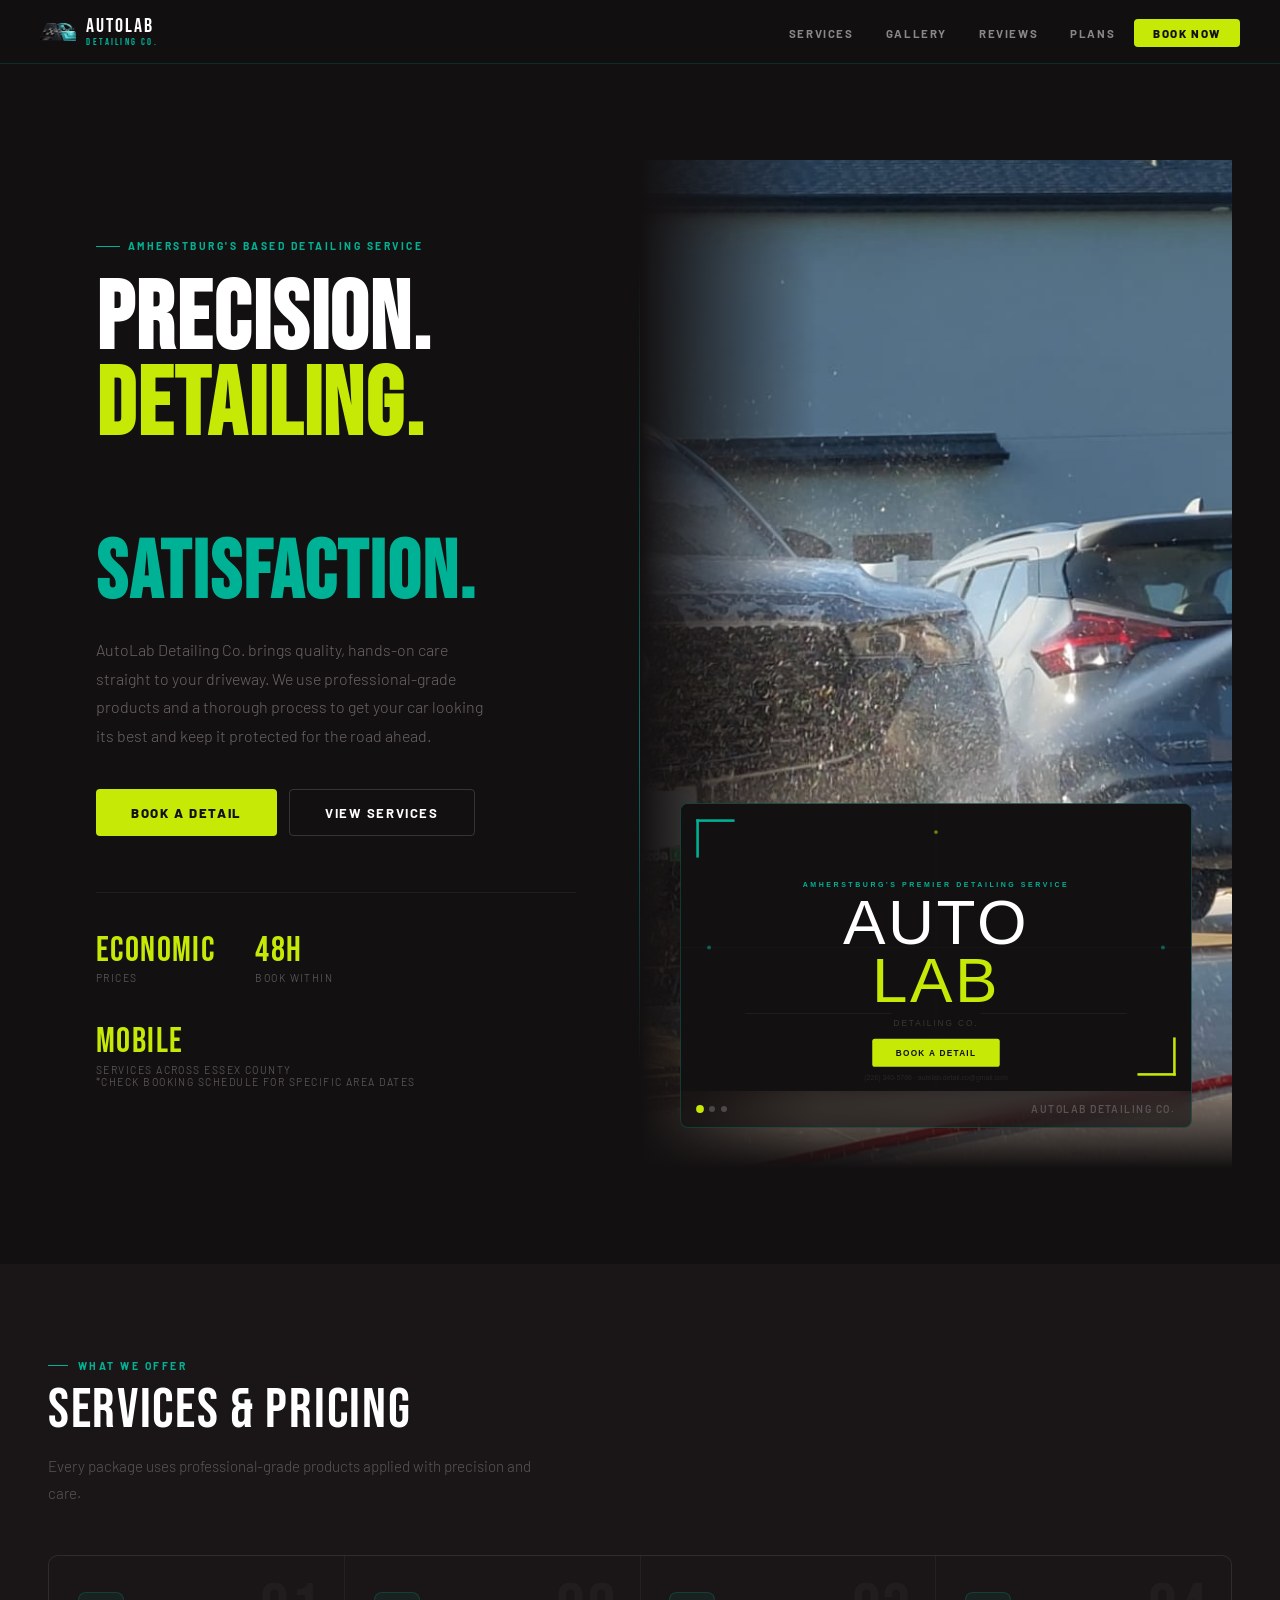
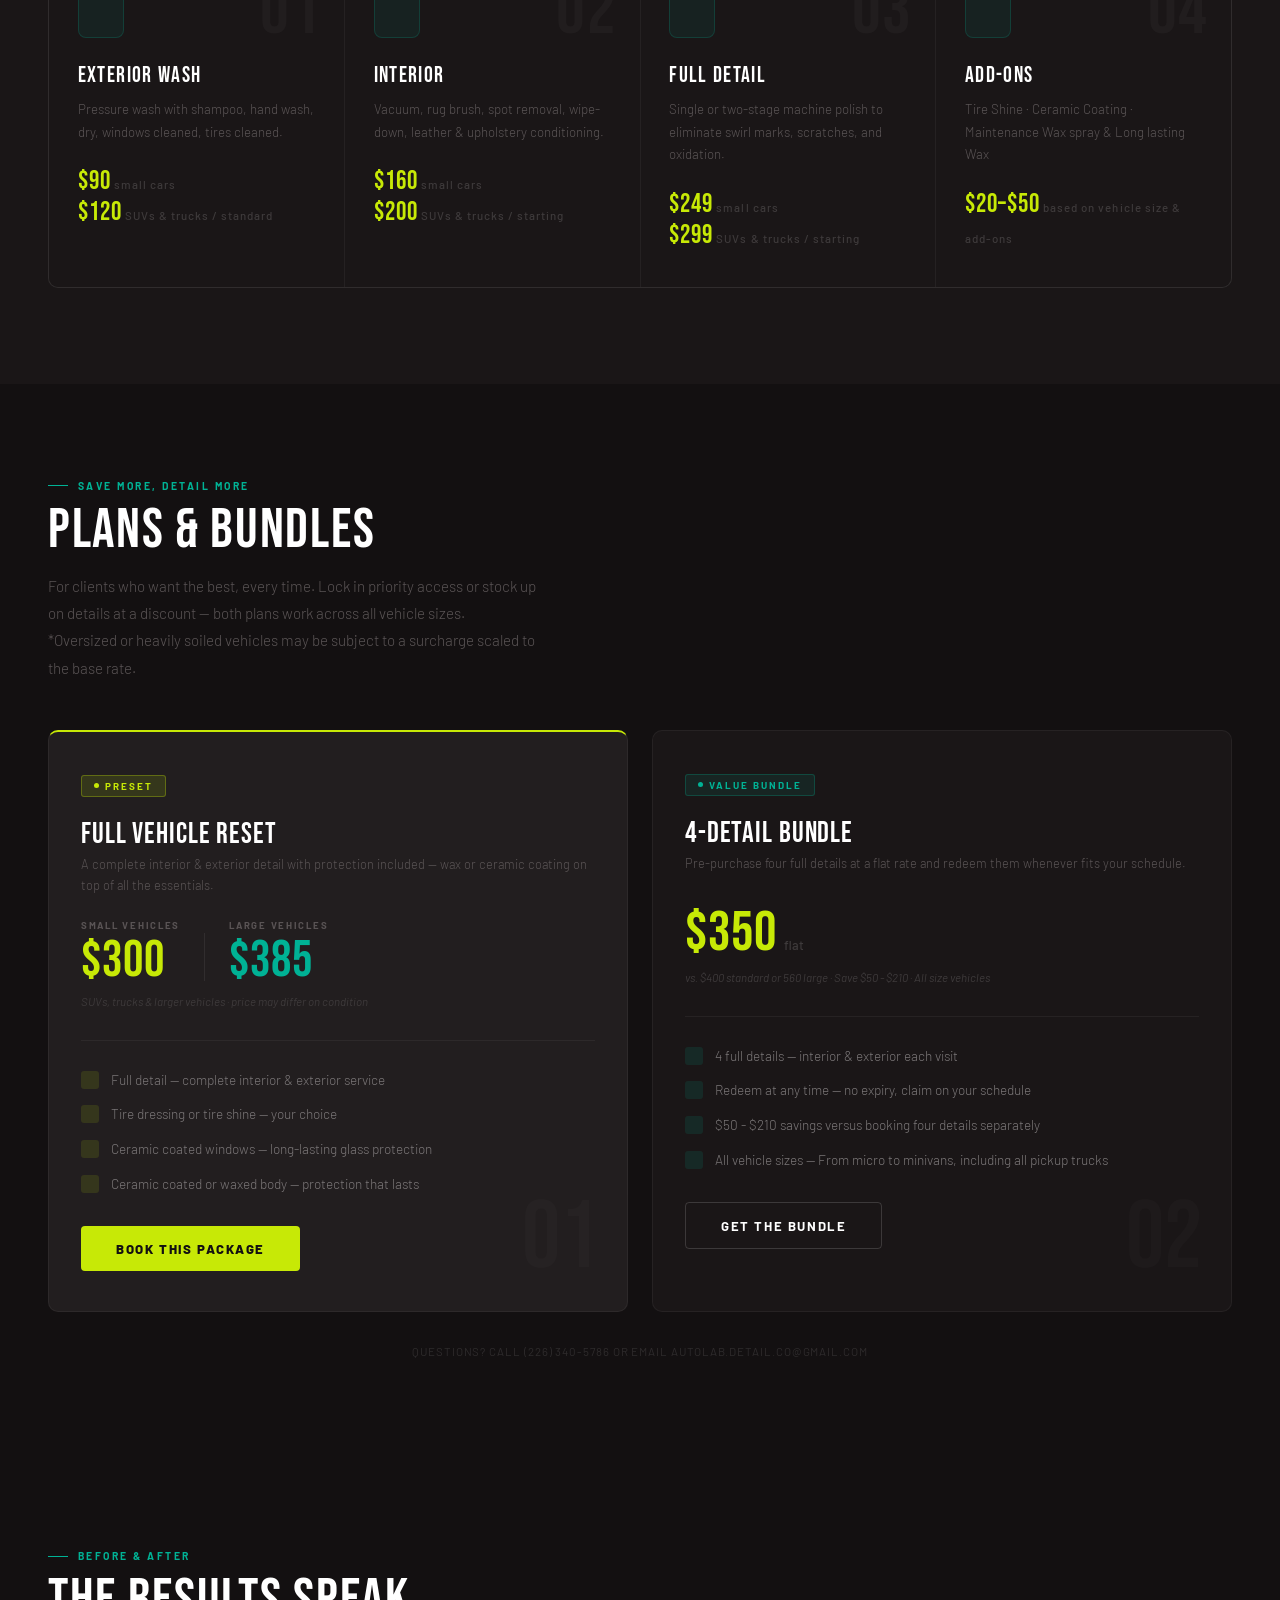
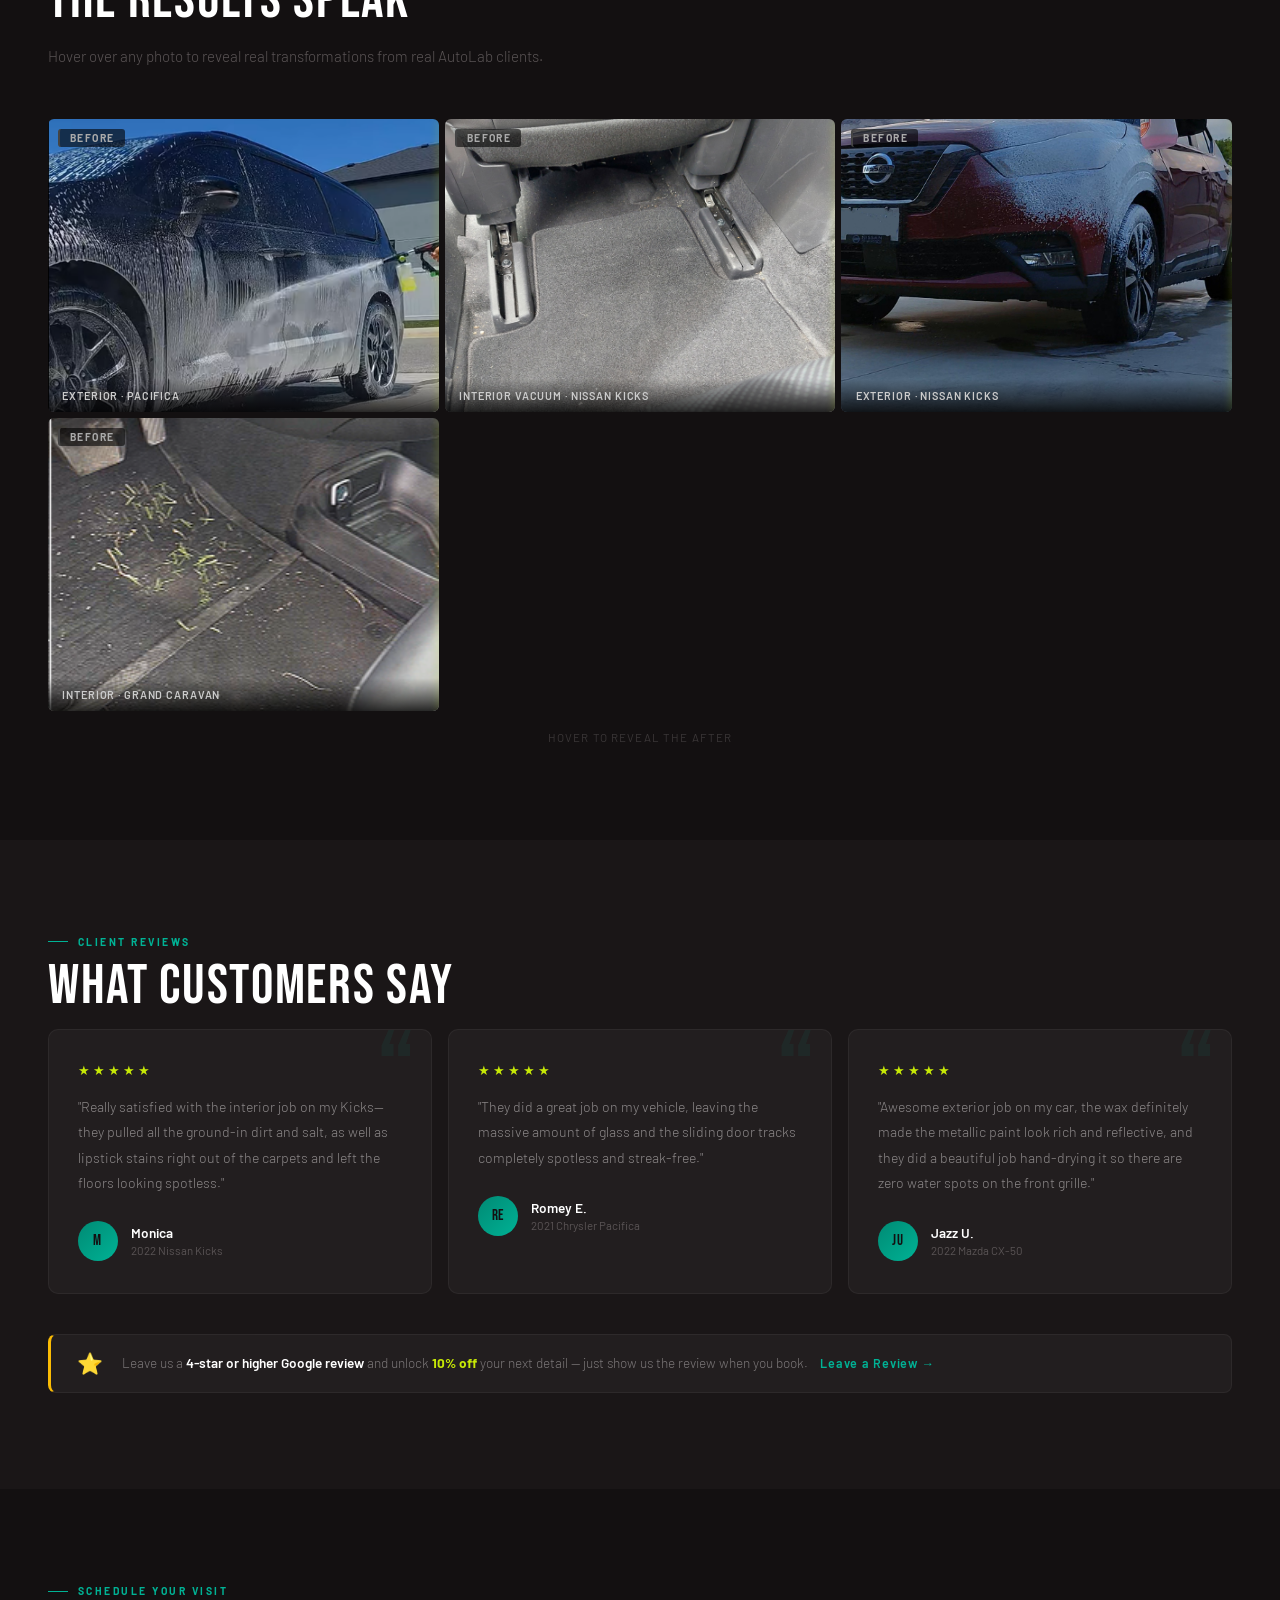
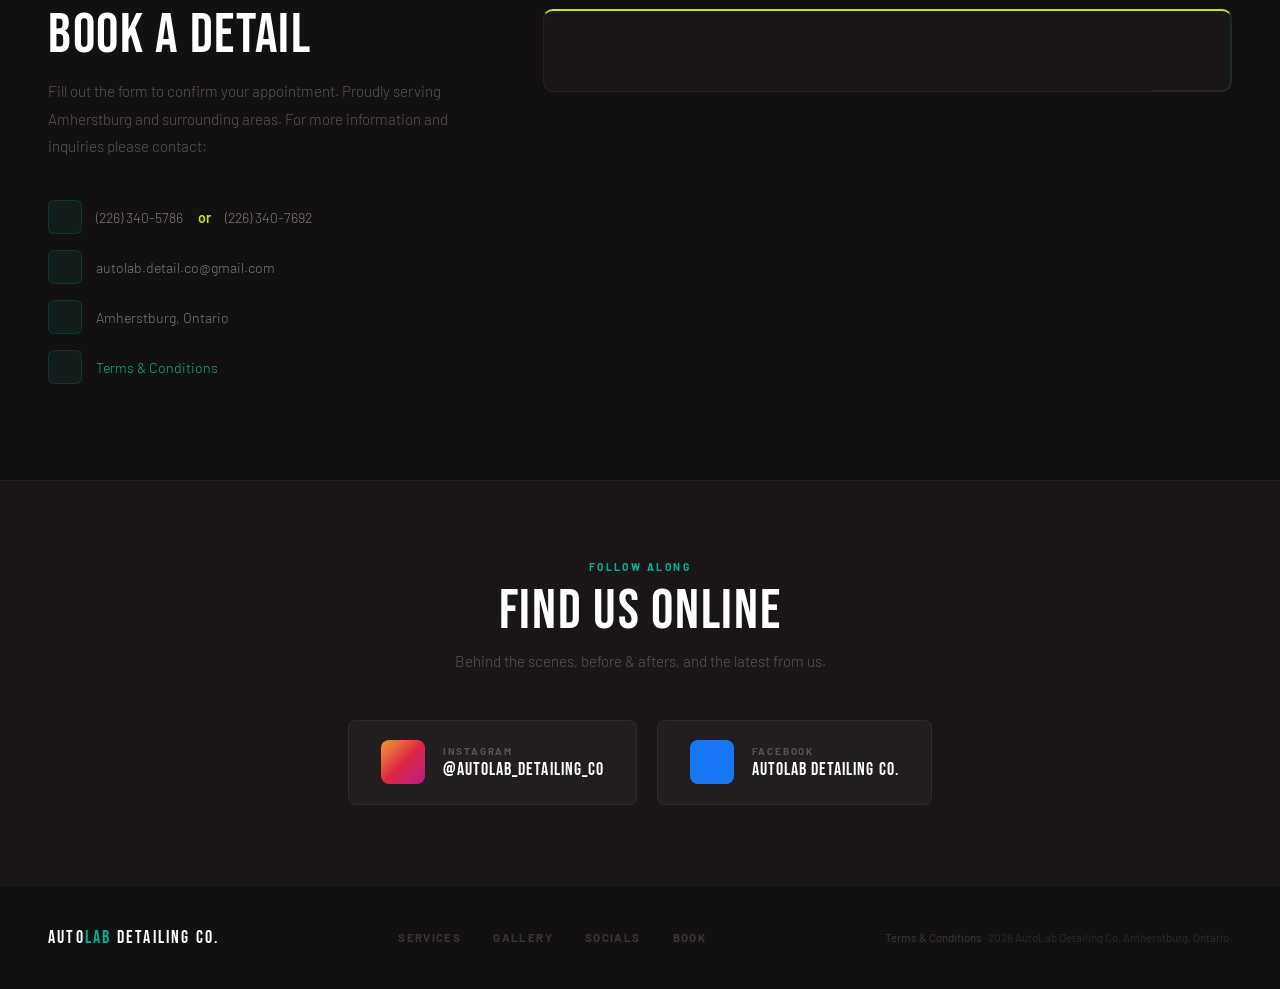
==== commit c2858df2: "Update index.html" ====
--- a/index.html
+++ b/index.html
@@ -737,31 +737,31 @@
         <div class="svc-icon-wrap"><i class="ti ti-droplet"></i></div>
         <div class="svc-name">Exterior Wash</div>
         <p class="svc-desc">Pressure wash with shampoo, hand wash, dry, windows cleaned, tires cleaned.</p>
-        <div class="svc-price">$50<span class="svc-price-note">small cars</span></div>
-        <div class="svc-price">$70<span class="svc-price-note">SUVs &amp; trucks / standard</span></div>
+        <div class="svc-price">$90<span class="svc-price-note">small cars</span></div>
+        <div class="svc-price">$120<span class="svc-price-note">SUVs &amp; trucks / standard</span></div>
       </div>
       <div class="svc-card">
         <span class="svc-card-num">02</span>
         <div class="svc-icon-wrap"><i class="ti ti-sparkles"></i></div>
         <div class="svc-name">Interior</div>
         <p class="svc-desc">Vacuum, rug brush, spot removal, wipe-down, leather &amp; upholstery conditioning.</p>
-        <div class="svc-price">$60<span class="svc-price-note">small cars</span></div>
-        <div class="svc-price">$80<span class="svc-price-note">SUVs &amp; trucks / starting</span></div>
+        <div class="svc-price">$160<span class="svc-price-note">small cars</span></div>
+        <div class="svc-price">$200<span class="svc-price-note">SUVs &amp; trucks / starting</span></div>
       </div>
       <div class="svc-card">
         <span class="svc-card-num">03</span>
         <div class="svc-icon-wrap"><i class="ti ti-circle"></i></div>
         <div class="svc-name">Full Detail</div>
         <p class="svc-desc">Single or two-stage machine polish to eliminate swirl marks, scratches, and oxidation.</p>
-        <div class="svc-price">$100<span class="svc-price-note">small cars</span></div>
-        <div class="svc-price">$140<span class="svc-price-note">SUVs &amp; trucks / starting</span></div>
+        <div class="svc-price">$249<span class="svc-price-note">small cars</span></div>
+        <div class="svc-price">$299<span class="svc-price-note">SUVs &amp; trucks / starting</span></div>
       </div>
       <div class="svc-card">
         <span class="svc-card-num">04</span>
         <div class="svc-icon-wrap"><i class="ti ti-shield-check"></i></div>
         <div class="svc-name">Add-ons</div>
-        <p class="svc-desc">Tire Shine · Ceramic Coating · Turtlewax Spray &amp; Dry Wax · Chemical Guys Butter Wet Wax.</p>
-        <div class="svc-price">$5–$50<span class="svc-price-note">based on vehicle size &amp; add-ons</span></div>
+        <p class="svc-desc">Tire Shine · Ceramic Coating · Maintenance Wax spray &amp; Long lasting Wax </p>
+        <div class="svc-price">$20–$50<span class="svc-price-note">based on vehicle size &amp; add-ons</span></div>
       </div>
     </div>
   </section>
@@ -783,12 +783,12 @@
         <div style="display: flex; gap: 1.5rem; align-items: flex-end; margin-bottom: 0.5rem; flex-wrap: wrap;">
           <div>
             <div style="font-size: 0.6rem; font-weight: 700; letter-spacing: 0.18em; text-transform: uppercase; color: var(--muted); margin-bottom: 0.2rem;">Small Vehicles</div>
-            <span style="font-family: 'Bebas Neue', sans-serif; font-size: 3.2rem; color: var(--lime); letter-spacing: 0.02em; line-height: 1;">$170</span>
+            <span style="font-family: 'Bebas Neue', sans-serif; font-size: 3.2rem; color: var(--lime); letter-spacing: 0.02em; line-height: 1;">$300</span>
           </div>
           <div style="width: 1px; height: 3rem; background: rgba(255,255,255,0.07); align-self: flex-end; margin-bottom: 0.3rem;"></div>
           <div>
             <div style="font-size: 0.6rem; font-weight: 700; letter-spacing: 0.18em; text-transform: uppercase; color: var(--muted); margin-bottom: 0.2rem;">Large Vehicles</div>
-            <span style="font-family: 'Bebas Neue', sans-serif; font-size: 3.2rem; color: var(--teal); letter-spacing: 0.02em; line-height: 1;">$215</span>
+            <span style="font-family: 'Bebas Neue', sans-serif; font-size: 3.2rem; color: var(--teal); letter-spacing: 0.02em; line-height: 1;">$385</span>
           </div>
         </div>
         <p style="font-size: 0.72rem; color: #3e3a3b; margin-bottom: 2rem; font-style: italic;">SUVs, trucks &amp; larger vehicles · price may differ on condition</p>
@@ -1024,4 +1024,4 @@
   </script>
 
 </body>
-</html>+</html>
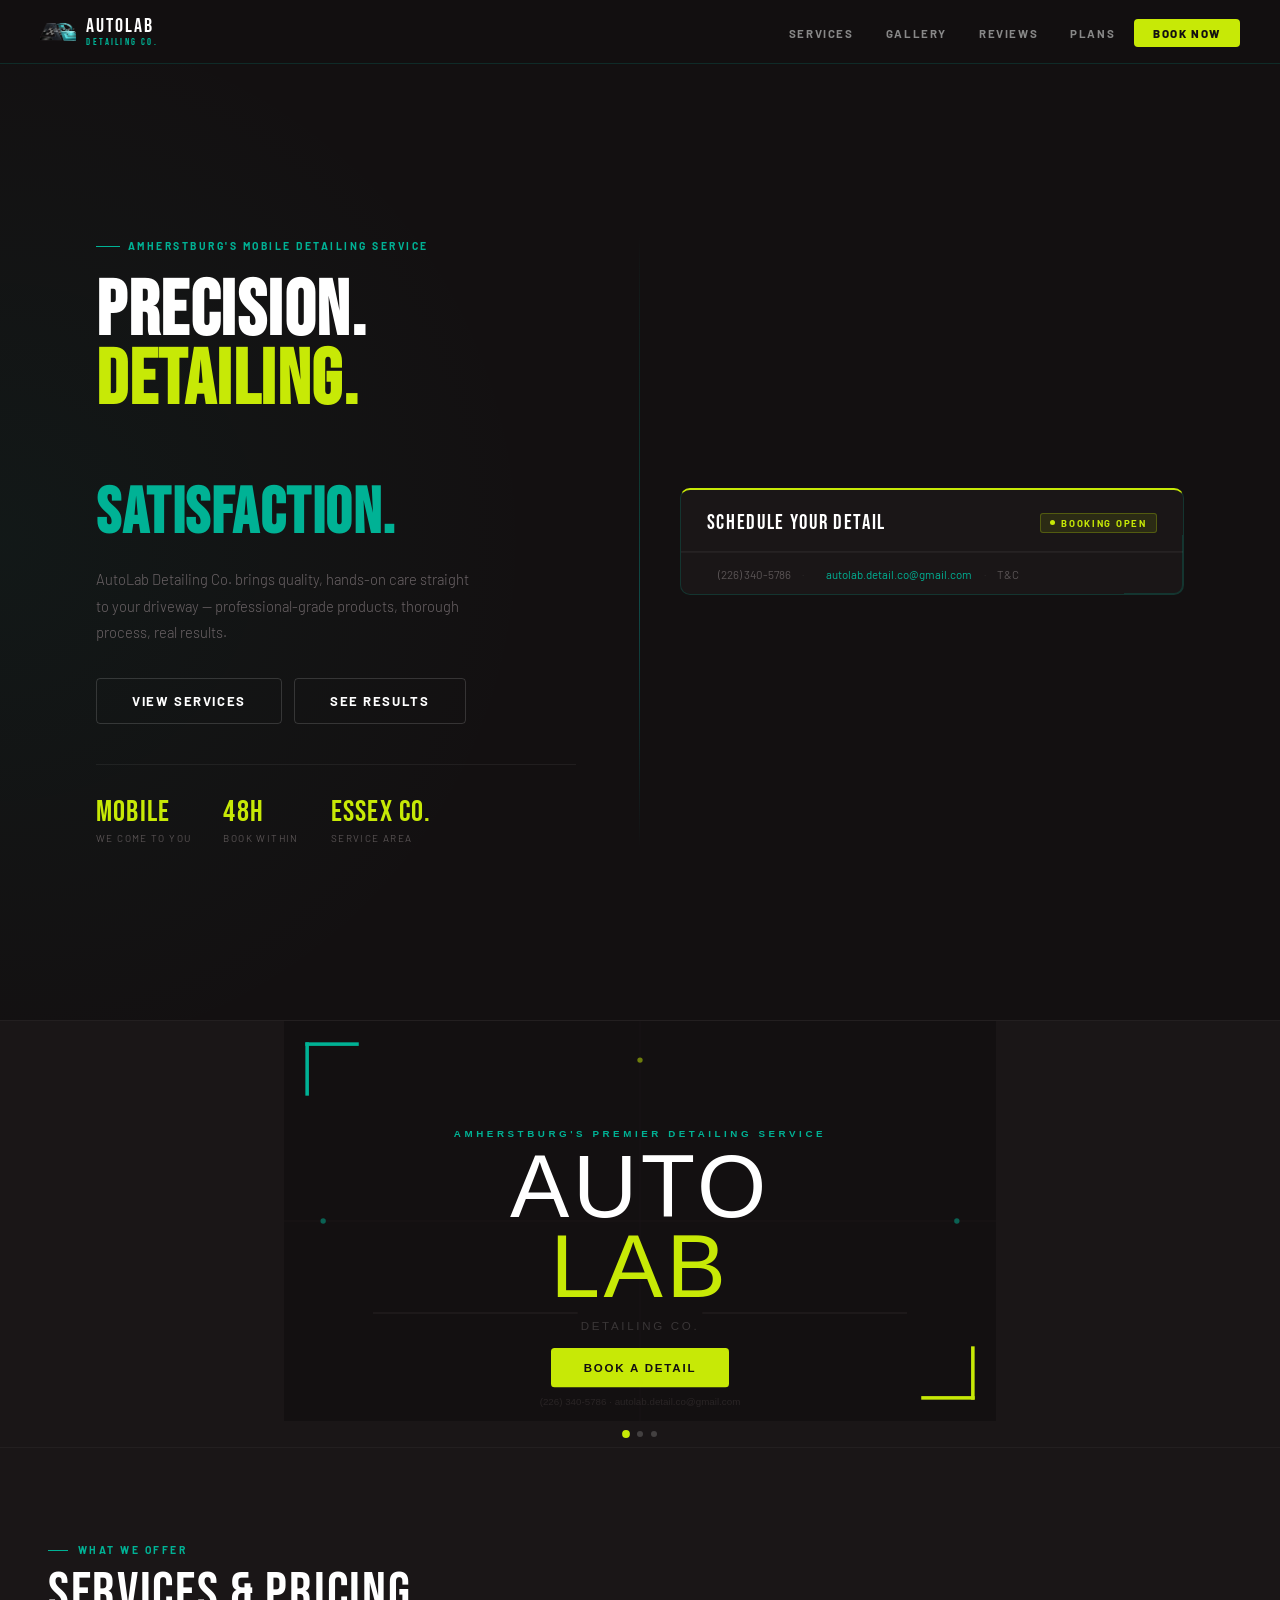
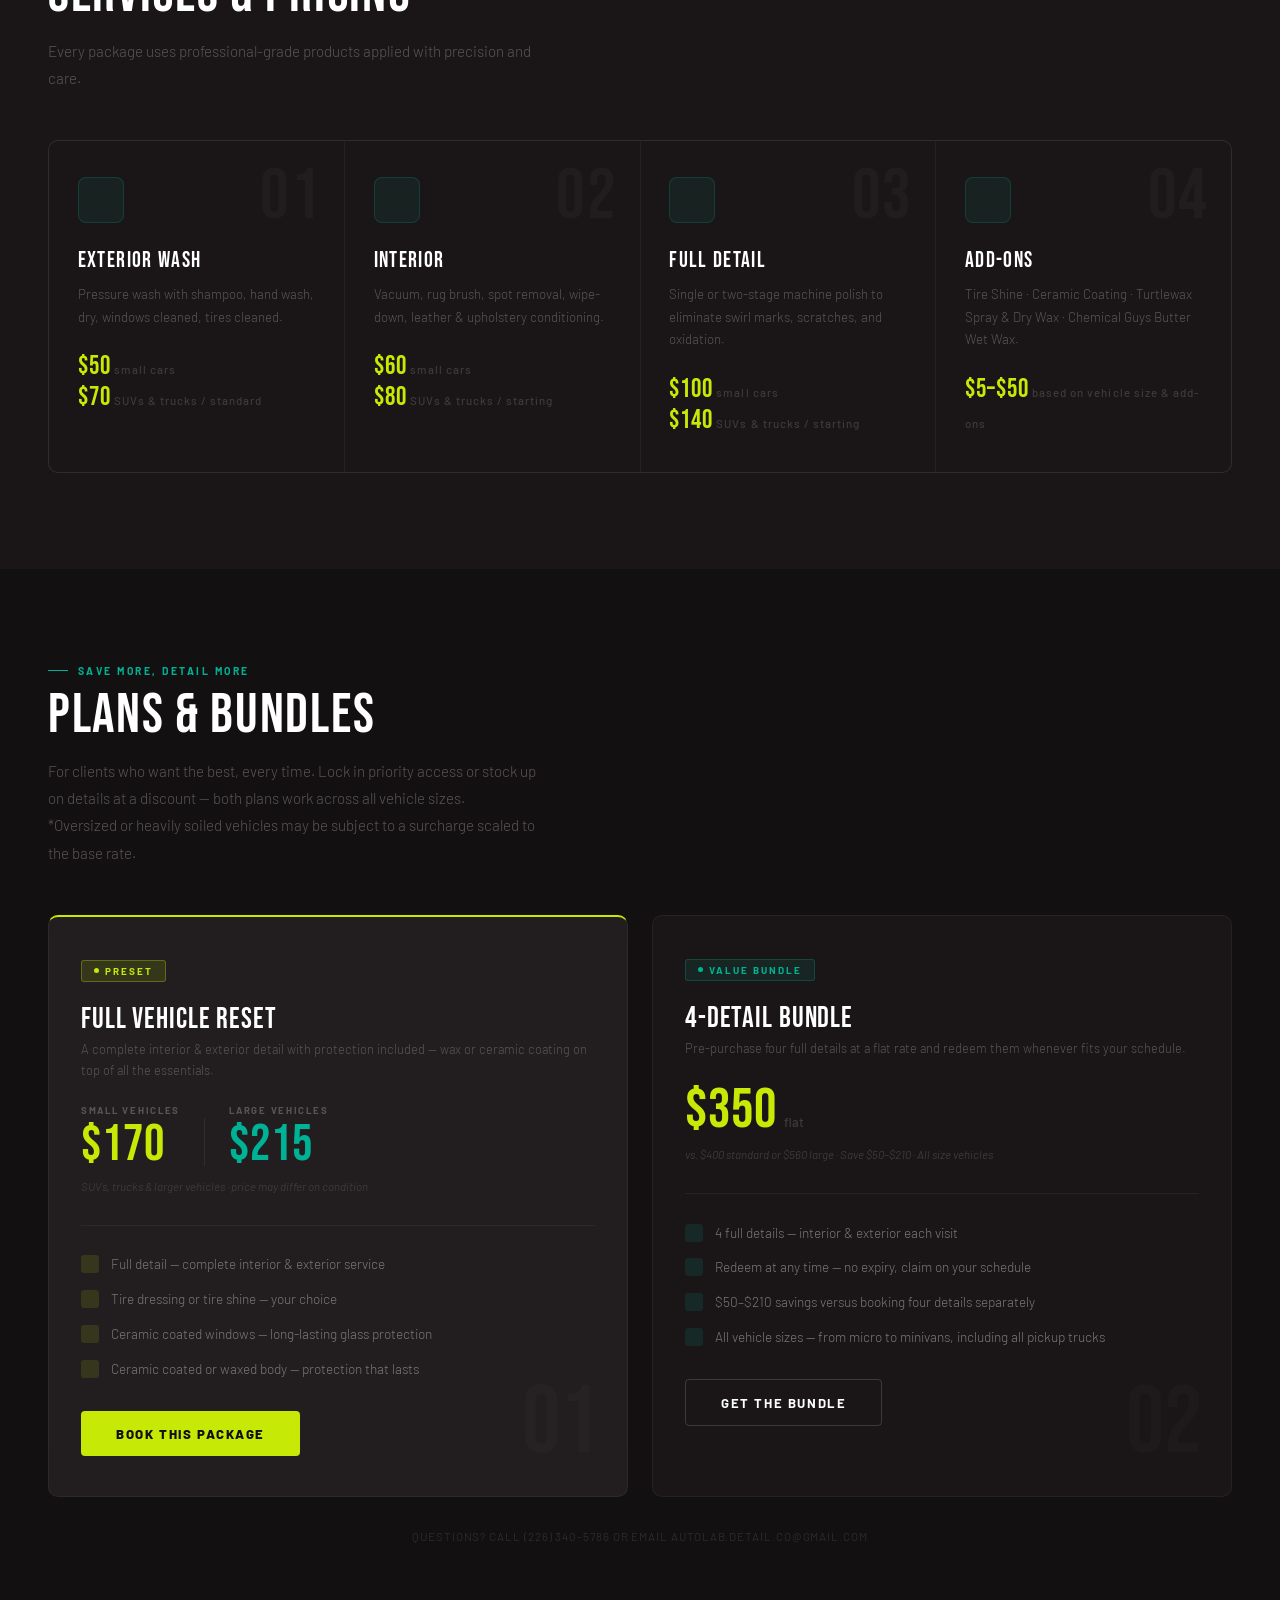
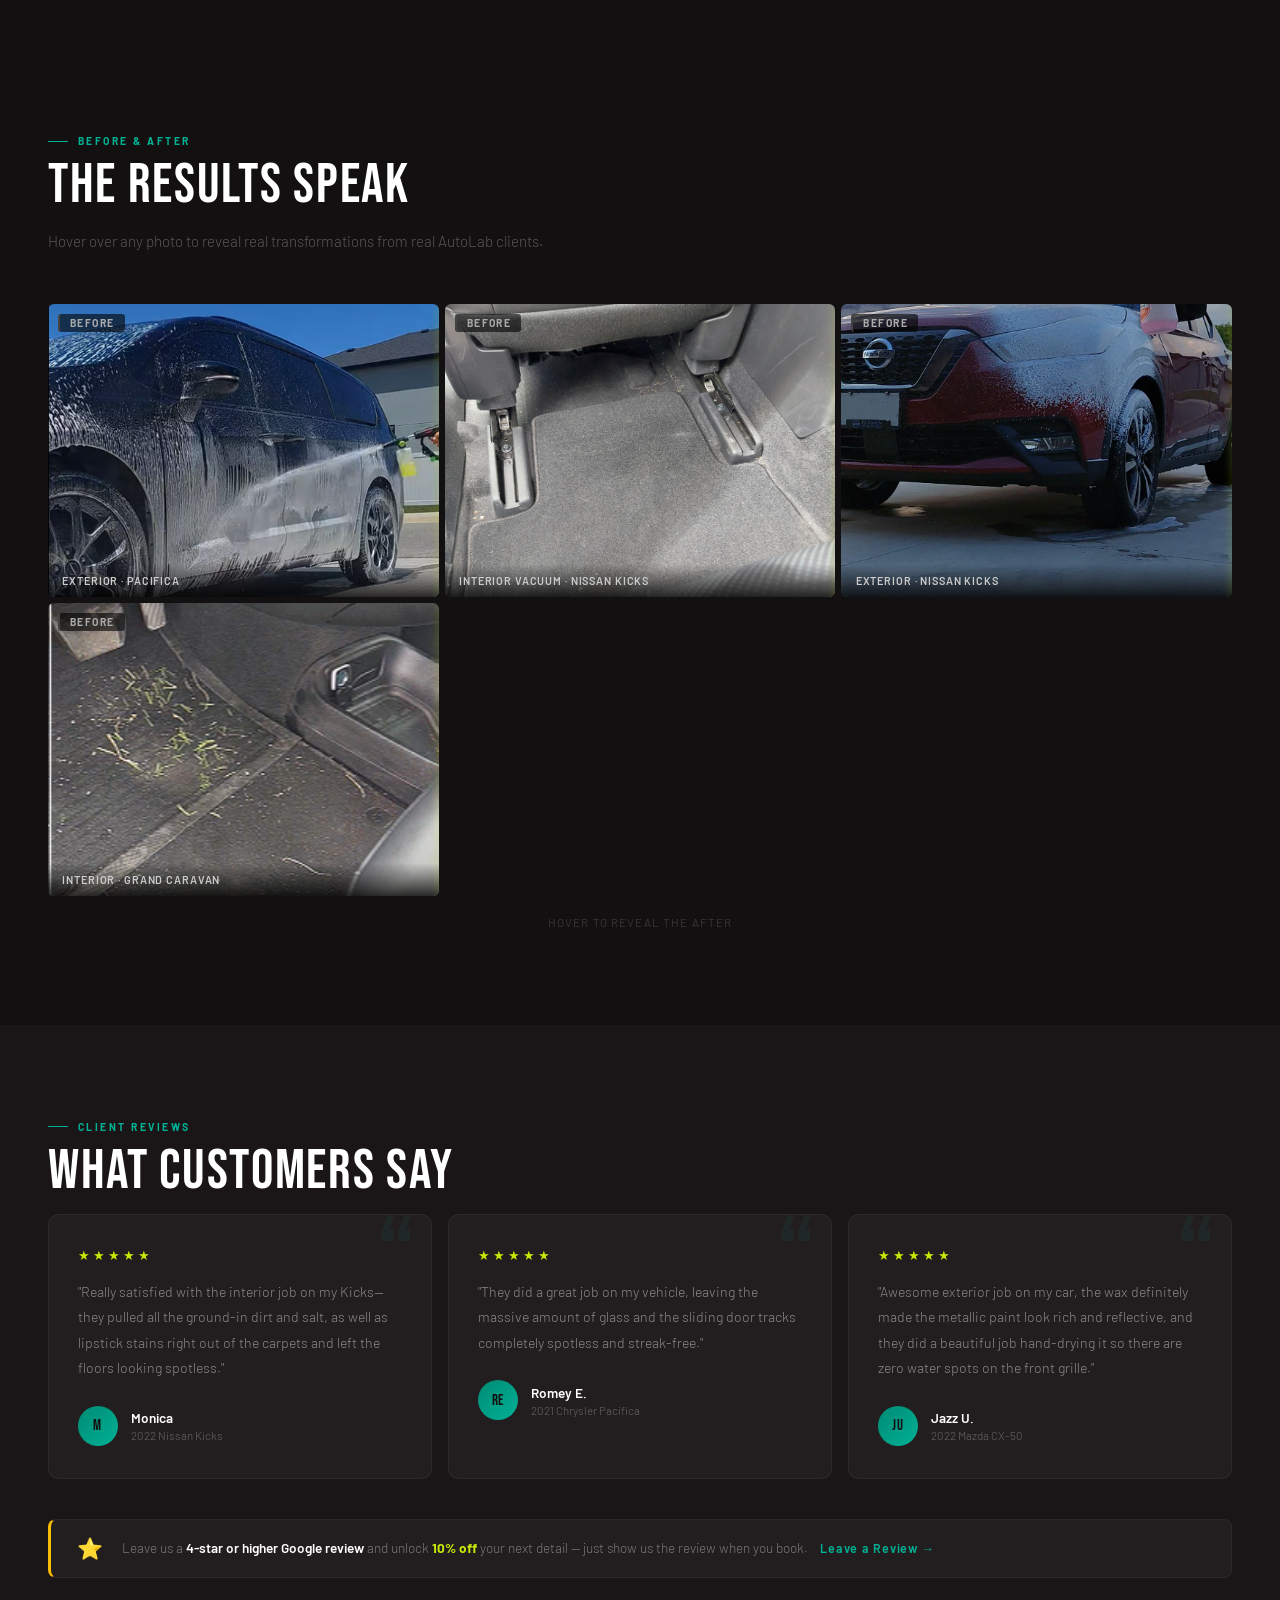
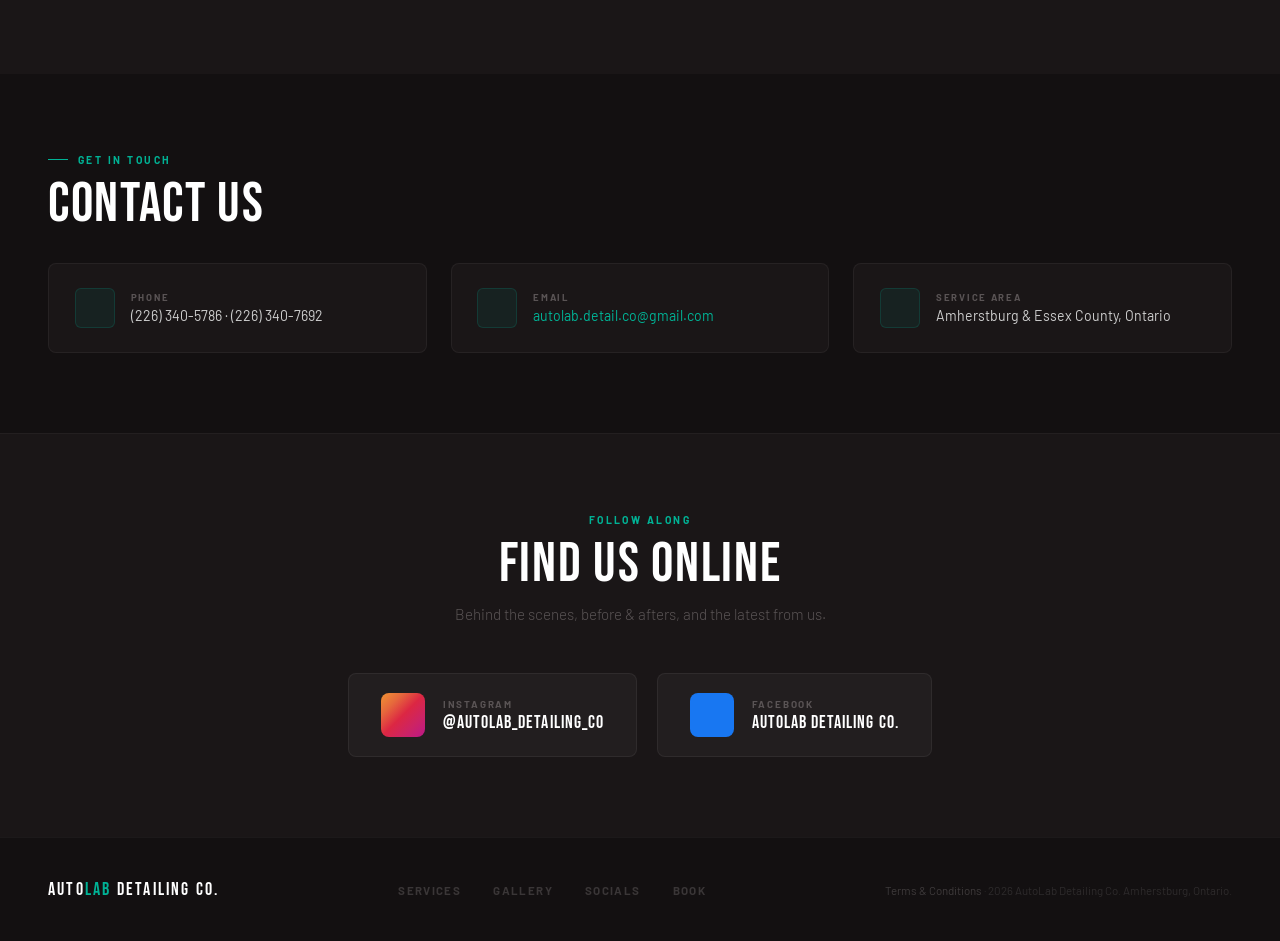
==== commit 008ef76b: "Add files via upload" ====
--- a/index.html
+++ b/index.html
@@ -90,6 +90,18 @@
       grid-template-columns: 1fr 1fr;
       position: relative;
       overflow: hidden;
+      background: var(--dark);
+    }
+
+    /* subtle angled background on hero left */
+    .hero::before {
+      content: '';
+      position: absolute;
+      inset: 0;
+      background:
+        radial-gradient(ellipse 60% 80% at 0% 50%, rgba(0,178,149,0.05) 0%, transparent 70%);
+      pointer-events: none;
+      z-index: 0;
     }
 
     .hero-left {
@@ -101,36 +113,24 @@
       z-index: 2;
     }
 
-    .hero-right {
-      position: relative;
-      overflow: hidden;
-    }
-    .hero-right-bg {
-      position: absolute; inset: 0;
-      background-image: url('media/Hero.jpg');
-      background-size: cover;
-      background-position: center;
-      transform: scale(1.04);
-      transition: transform 8s ease;
-    }
-    .hero-right:hover .hero-right-bg { transform: scale(1); }
-    .hero-right::before {
-      content: '';
-      position: absolute; inset: 0; z-index: 1;
-      background: linear-gradient(to right, var(--dark) 0%, transparent 30%);
-    }
-    .hero-right::after {
-      content: '';
-      position: absolute; bottom: 0; left: 0; right: 0; height: 120px; z-index: 1;
-      background: linear-gradient(to top, var(--dark) 0%, transparent 100%);
-    }
-
+    /* vertical divider between hero halves */
     .hero-left::after {
       content: '';
       position: absolute; top: 10%; right: 0; bottom: 10%;
       width: 1px;
       background: linear-gradient(to bottom, transparent, var(--teal) 40%, var(--cyan) 60%, transparent);
-      opacity: 0.4;
+      opacity: 0.25;
+    }
+
+    .hero-right {
+      display: flex;
+      flex-direction: column;
+      justify-content: center;
+      align-items: stretch;
+      padding: 3rem 3rem 3rem 2.5rem;
+      position: relative;
+      z-index: 2;
+      background: var(--dark);
     }
 
     .hero-eyebrow {
@@ -147,12 +147,12 @@
 
     .hero h1 {
       font-family: 'Bebas Neue', sans-serif;
-      font-size: clamp(4rem, 7.5vw, 6.5rem);
+      font-size: clamp(3.5rem, 6vw, 5.5rem);
       line-height: 0.9;
       letter-spacing: 0.02em;
       text-transform: uppercase;
       color: #fff;
-      margin-bottom: 1.6rem;
+      margin-bottom: 1.4rem;
     }
     .hero h1 em {
       font-style: normal;
@@ -167,15 +167,15 @@
     }
 
     .hero-desc {
-      font-size: 1rem; line-height: 1.8;
-      color: #6b6366; max-width: 400px;
-      margin-bottom: 2.4rem;
+      font-size: 0.92rem; line-height: 1.8;
+      color: #6b6366; max-width: 380px;
+      margin-bottom: 2rem;
       font-weight: 300;
     }
 
     .hero-btns {
       display: flex; gap: 0.75rem; flex-wrap: wrap;
-      margin-bottom: 3.5rem;
+      margin-bottom: 2.5rem;
     }
     .btn-primary {
       background: var(--lime); color: var(--dark);
@@ -184,6 +184,7 @@
       font-weight: 800; letter-spacing: 0.12em; text-transform: uppercase;
       border-radius: 4px; cursor: pointer;
       transition: background 0.2s, transform 0.15s;
+      display: inline-block;
     }
     .btn-primary:hover { background: var(--lime-dk); transform: translateY(-2px); }
     .btn-ghost {
@@ -197,66 +198,101 @@
     .btn-ghost:hover { border-color: var(--cyan); color: var(--cyan); background: rgba(3,247,235,0.04); }
 
     .hero-stats {
-      display: flex; gap: 2.5rem; flex-wrap: wrap;
-      padding-top: 2.5rem;
+      display: flex; gap: 2rem; flex-wrap: wrap;
+      padding-top: 2rem;
       border-top: 1px solid rgba(255,255,255,0.06);
     }
     .stat-val {
       font-family: 'Bebas Neue', sans-serif;
-      font-size: 2.2rem; color: var(--lime);
+      font-size: 1.9rem; color: var(--lime);
       line-height: 1; letter-spacing: 0.04em;
     }
     .stat-lbl {
-      font-size: 0.65rem; color: var(--muted);
+      font-size: 0.62rem; color: var(--muted);
       text-transform: uppercase; letter-spacing: 0.14em; margin-top: 4px;
     }
 
-    .hero-carousel-wrap {
-      position: absolute;
-      inset: 0; z-index: 2;
-      display: flex; align-items: flex-end;
-      padding: 2.5rem;
-    }
-    .hero-carousel {
+    /* ── HERO BOOKING PANEL ── */
+    .hero-booking-panel {
       width: 100%;
-      background: rgba(19,16,17,0.6);
-      backdrop-filter: blur(10px);
-      border: 1px solid rgba(0,178,149,0.25);
-      border-radius: 8px;
+      background: var(--dark2);
+      border: 1px solid rgba(0,178,149,0.2);
+      border-top: 2px solid var(--lime);
+      border-radius: 10px;
       overflow: hidden;
-    }
-    .carousel-track-wrap {
-      overflow: hidden;
-      aspect-ratio: 16/9;
       position: relative;
-    }
-    .carousel-track {
       display: flex;
-      height: 100%;
-      transition: transform 0.9s cubic-bezier(0.77,0,0.18,1);
-    }
-    .carousel-slide {
-      min-width: 100%; height: 100%; flex-shrink: 0;
-    }
-    .carousel-slide img {
-      width: 100%; height: 100%; object-fit: contain; display: block;
-      background: var(--dark2);
-    }
-    .carousel-footer {
-      display: flex; align-items: center; justify-content: space-between;
-      padding: 0.75rem 1rem;
-    }
-    .carousel-dots { display: flex; gap: 6px; }
-    .dot {
-      width: 6px; height: 6px; border-radius: 50%;
-      background: rgba(255,255,255,0.2); cursor: pointer;
-      transition: background 0.3s, transform 0.2s;
-    }
-    .dot.active { background: var(--lime); transform: scale(1.3); }
-    .carousel-label {
-      font-size: 0.65rem; font-weight: 600; letter-spacing: 0.14em;
-      text-transform: uppercase; color: var(--muted);
-    }
+      flex-direction: column;
+    }
+
+    .hero-booking-panel::after {
+      content: '';
+      position: absolute; bottom: -1px; right: -1px;
+      width: 60px; height: 60px;
+      border-bottom: 2px solid rgba(0,178,149,0.2);
+      border-right: 2px solid rgba(0,178,149,0.2);
+      border-radius: 0 0 10px 0;
+      pointer-events: none;
+    }
+
+    .booking-panel-header {
+      padding: 1.25rem 1.6rem 1rem;
+      border-bottom: 1px solid rgba(255,255,255,0.05);
+      display: flex;
+      align-items: center;
+      justify-content: space-between;
+    }
+
+    .booking-panel-title {
+      font-family: 'Bebas Neue', sans-serif;
+      font-size: 1.3rem; letter-spacing: 0.08em; color: #fff;
+    }
+
+    .booking-panel-badge {
+      display: inline-flex; align-items: center; gap: 0.35rem;
+      font-size: 0.6rem; font-weight: 700; letter-spacing: 0.18em;
+      text-transform: uppercase; padding: 0.2rem 0.6rem;
+      border-radius: 3px;
+      background: rgba(199,233,6,0.1);
+      color: var(--lime);
+      border: 1px solid rgba(199,233,6,0.25);
+    }
+    .booking-panel-badge::before {
+      content: '';
+      width: 5px; height: 5px; border-radius: 50%;
+      background: var(--lime);
+      animation: pulse 2s ease-in-out infinite;
+    }
+    @keyframes pulse {
+      0%, 100% { opacity: 1; transform: scale(1); }
+      50% { opacity: 0.5; transform: scale(0.75); }
+    }
+
+    .booking-panel-widget {
+      padding: 0;
+      flex: 1;
+    }
+
+    /* make the square widget fill its container cleanly */
+    .booking-panel-widget iframe,
+    .booking-panel-widget > div {
+      width: 100% !important;
+      border: none !important;
+      border-radius: 0 !important;
+    }
+
+    .booking-panel-footer {
+      padding: 0.85rem 1.6rem;
+      border-top: 1px solid rgba(255,255,255,0.04);
+      display: flex;
+      align-items: center;
+      gap: 0.7rem;
+      font-size: 0.72rem;
+      color: var(--muted);
+      flex-wrap: wrap;
+    }
+    .booking-panel-footer i { color: var(--teal); font-size: 15px; }
+    .booking-panel-footer a { color: var(--teal); }
 
     /* ── SECTION SHARED ── */
     section { padding: 6rem 3rem; }
@@ -280,6 +316,49 @@
       color: #5a5455; font-size: 0.95rem; font-weight: 300;
       line-height: 1.8; max-width: 500px; margin-bottom: 3rem;
     }
+
+    /* ── PROMO BANNER (replaced hero carousel) ── */
+    .promo-banner {
+      background: var(--dark2);
+      border-top: 1px solid rgba(255,255,255,0.04);
+      border-bottom: 1px solid rgba(255,255,255,0.04);
+      overflow: hidden;
+      position: relative;
+    }
+    .promo-banner-inner {
+      display: flex;
+      align-items: center;
+      gap: 0;
+      overflow: hidden;
+    }
+    .promo-track-wrap {
+      overflow: hidden;
+      width: 100%;
+      aspect-ratio: 16/5;
+      position: relative;
+    }
+    .promo-track {
+      display: flex;
+      height: 100%;
+      transition: transform 0.9s cubic-bezier(0.77,0,0.18,1);
+    }
+    .promo-slide {
+      min-width: 100%; height: 100%; flex-shrink: 0;
+    }
+    .promo-slide img {
+      width: 100%; height: 100%; object-fit: contain; display: block;
+      background: var(--dark2);
+    }
+    .promo-controls {
+      display: flex; align-items: center; justify-content: center;
+      gap: 8px; padding: 0.65rem 0;
+    }
+    .promo-dot {
+      width: 6px; height: 6px; border-radius: 50%;
+      background: rgba(255,255,255,0.18); cursor: pointer;
+      transition: background 0.3s, transform 0.2s;
+    }
+    .promo-dot.active { background: var(--lime); transform: scale(1.3); }
 
     /* ── SERVICES ── */
     #services { background: var(--dark2); }
@@ -487,50 +566,43 @@
     .testi-name { font-size: 0.85rem; font-weight: 600; color: #fff; }
     .testi-vehicle { font-size: 0.72rem; color: var(--muted); margin-top: 2px; }
 
-    /* ── BOOKING ── */
-    #booking { background: var(--dark); }
-    .booking-wrapper {
+    /* ── CONTACT STRIP (replaces booking section) ── */
+    #contact {
+      background: var(--dark);
+      padding: 5rem 3rem;
+    }
+    .contact-strip {
       display: grid;
-      grid-template-columns: 1fr 1.6fr;
-      gap: 4rem;
-      align-items: start;
-    }
-
-    .booking-info .section-sub { margin-bottom: 2.5rem; }
-
-    .contact-list { list-style: none; display: flex; flex-direction: column; gap: 1rem; }
-    .contact-list li {
-      display: flex; align-items: center; gap: 0.9rem;
-      font-size: 0.88rem; color: #7a7677;
-      font-weight: 300;
-    }
-    .contact-list .ci {
-      width: 34px; height: 34px; border-radius: 6px; flex-shrink: 0;
+      grid-template-columns: 1fr 1fr 1fr;
+      gap: 1.5rem;
+      margin-top: 2rem;
+    }
+    .contact-tile {
+      background: var(--dark2);
+      border: 1px solid rgba(255,255,255,0.05);
+      border-radius: 8px;
+      padding: 1.5rem 1.6rem;
+      display: flex;
+      align-items: center;
+      gap: 1rem;
+      transition: border-color 0.2s;
+    }
+    .contact-tile:hover { border-color: rgba(0,178,149,0.25); }
+    .contact-tile .ci {
+      width: 40px; height: 40px; border-radius: 6px; flex-shrink: 0;
       background: rgba(0,178,149,0.08);
       border: 1px solid rgba(0,178,149,0.18);
       display: flex; align-items: center; justify-content: center;
-      font-size: 16px; color: var(--teal);
-    }
-    .contact-list .color-accent { color: var(--lime); font-weight: 600; }
-
-    .booking-form-wrap {
-      background: var(--dark2);
-      border: 1px solid rgba(255,255,255,0.06);
-      border-top: 2px solid var(--lime);
-      border-radius: 10px;
-      padding: 2.5rem;
-      position: relative;
-      overflow: hidden;
-    }
-    .booking-form-wrap::after {
-      content: '';
-      position: absolute; bottom: -1px; right: -1px;
-      width: 80px; height: 80px;
-      border-bottom: 2px solid rgba(0,178,149,0.2);
-      border-right: 2px solid rgba(0,178,149,0.2);
-      border-radius: 0 0 10px 0;
-      pointer-events: none;
-    }
+      font-size: 18px; color: var(--teal);
+    }
+    .contact-tile-label {
+      font-size: 0.6rem; font-weight: 700; letter-spacing: 0.18em;
+      text-transform: uppercase; color: var(--muted); margin-bottom: 3px;
+    }
+    .contact-tile-value {
+      font-size: 0.88rem; color: #ccc; font-weight: 400; line-height: 1.4;
+    }
+    .contact-tile-value a { color: var(--teal); }
 
     /* ── SOCIALS ── */
     #socials {
@@ -632,20 +704,159 @@
     }
     .footer-copy a { color: #3e3a3b; }
 
+    /* ── PLANS ── */
+    #plans { padding: 6rem 3rem; }
+
+    .plans-grid {
+      display: grid;
+      grid-template-columns: 1fr 1fr;
+      gap: 1.5rem;
+    }
+
+    .plan-card {
+      border-radius: 10px;
+      padding: 2.5rem 2rem;
+      position: relative;
+      overflow: hidden;
+      transition: transform 0.25s, border-color 0.25s;
+    }
+    .plan-card:hover { transform: translateY(-3px); }
+
+    .plan-card--reset {
+      background: var(--dark3);
+      border: 1px solid rgba(255,255,255,0.05);
+      border-top: 2px solid var(--lime);
+    }
+    .plan-card--reset:hover { border-color: rgba(0,178,149,0.3); border-top-color: var(--lime); }
+
+    .plan-card--bundle {
+      background: var(--dark2);
+      border: 1px solid rgba(255,255,255,0.05);
+    }
+    .plan-card--bundle:hover { border-color: rgba(0,178,149,0.3); }
+
+    .plan-card-num {
+      position: absolute; bottom: 1.5rem; right: 1.8rem;
+      font-family: 'Bebas Neue', sans-serif;
+      font-size: 6rem; line-height: 1;
+      color: rgba(255,255,255,0.02);
+      pointer-events: none; user-select: none;
+    }
+
+    .plan-badge {
+      display: inline-flex; align-items: center; gap: 0.4rem;
+      font-size: 0.62rem; font-weight: 700; letter-spacing: 0.2em;
+      text-transform: uppercase; padding: 0.25rem 0.75rem;
+      border-radius: 3px; margin-bottom: 1.5rem;
+    }
+    .plan-badge-dot {
+      width: 5px; height: 5px; border-radius: 50%;
+      background: currentColor; flex-shrink: 0;
+    }
+    .plan-badge--lime {
+      background: rgba(199,233,6,0.12); color: var(--lime);
+      border: 1px solid rgba(199,233,6,0.3);
+    }
+    .plan-badge--teal {
+      background: rgba(0,178,149,0.1); color: var(--teal);
+      border: 1px solid rgba(0,178,149,0.25);
+    }
+
+    .plan-title {
+      font-family: 'Bebas Neue', sans-serif;
+      font-size: 1.8rem; letter-spacing: 0.03em;
+      line-height: 0.95; color: #fff; margin-bottom: 0.4rem;
+    }
+    .plan-desc {
+      font-size: 0.8rem; color: var(--muted); font-weight: 300;
+      line-height: 1.6; margin-bottom: 1.5rem;
+    }
+
+    .plan-pricing {
+      display: flex; gap: 1.5rem; align-items: flex-end;
+      margin-bottom: 0.5rem; flex-wrap: wrap;
+    }
+    .plan-price-block { display: flex; flex-direction: column; }
+    .plan-price-label {
+      font-size: 0.6rem; font-weight: 700; letter-spacing: 0.18em;
+      text-transform: uppercase; color: var(--muted); margin-bottom: 0.2rem;
+    }
+    .plan-price-val {
+      font-family: 'Bebas Neue', sans-serif;
+      font-size: 3.2rem; letter-spacing: 0.02em; line-height: 1;
+    }
+    .plan-price-divider {
+      width: 1px; height: 3rem;
+      background: rgba(255,255,255,0.07);
+      align-self: flex-end; margin-bottom: 0.3rem;
+    }
+    .plan-price-flat {
+      display: flex; align-items: baseline; gap: 0.4rem; margin-bottom: 0.5rem;
+    }
+    .plan-price-flat .plan-price-val { font-size: 3.5rem; }
+    .plan-price-flat-note { font-size: 0.8rem; color: #3e3a3b; font-weight: 500; }
+
+    .plan-note {
+      font-size: 0.72rem; color: #3e3a3b;
+      margin-bottom: 2rem; font-style: italic;
+    }
+    .plan-divider {
+      height: 1px; background: rgba(255,255,255,0.05);
+      margin-bottom: 1.8rem;
+    }
+
+    .plan-features {
+      list-style: none; display: flex; flex-direction: column;
+      gap: 0.9rem; margin-bottom: 2rem;
+    }
+    .plan-features li {
+      display: flex; align-items: flex-start; gap: 0.75rem;
+      font-size: 0.85rem; color: #7a7677; font-weight: 300; line-height: 1.5;
+    }
+    .plan-feature-icon {
+      width: 18px; height: 18px; border-radius: 3px; flex-shrink: 0;
+      display: flex; align-items: center; justify-content: center;
+      font-size: 11px; margin-top: 1px;
+    }
+    .plan-feature-icon--lime { background: rgba(199,233,6,0.12); color: var(--lime); }
+    .plan-feature-icon--teal { background: rgba(0,178,149,0.12); color: var(--teal); }
+
+    .plans-footnote {
+      margin-top: 2rem; text-align: center;
+      font-size: 0.72rem; color: #2e2b2c;
+      letter-spacing: 0.08em; text-transform: uppercase;
+    }
+
     /* ── RESPONSIVE ── */
     @media (max-width: 1024px) {
       .services-bento { grid-template-columns: repeat(2, 1fr); }
+      .contact-strip { grid-template-columns: 1fr 1fr; }
+    }
+
+    @media (max-width: 900px) {
+      .plans-grid { grid-template-columns: 1fr; }
+      #plans { padding: 4rem 1.5rem; }
     }
 
     @media (max-width: 768px) {
-      .hero { grid-template-columns: 1fr; min-height: auto; }
-      .hero-right { display: none; }
-      .hero-left { padding: 3.5rem 1.5rem; }
+      .hero {
+        grid-template-columns: 1fr;
+        min-height: auto;
+      }
+      .hero-right {
+        padding: 0 1.5rem 3rem;
+        order: 2;
+      }
+      .hero-left {
+        padding: 3rem 1.5rem 2rem;
+        order: 1;
+      }
+      .hero-left::after { display: none; }
       section { padding: 4rem 1.5rem; }
       .services-bento { grid-template-columns: 1fr; }
       .gallery-grid { grid-template-columns: repeat(2, 1fr); }
       .testi-grid { grid-template-columns: 1fr; }
-      .booking-wrapper { grid-template-columns: 1fr; gap: 2rem; }
+      .contact-strip { grid-template-columns: 1fr; }
       nav ul { display: none; }
       footer { padding: 1.5rem; }
       .footer-inner { flex-direction: column; align-items: flex-start; gap: 1.5rem; }
@@ -668,63 +879,78 @@
       <li><a href="#gallery">Gallery</a></li>
       <li><a href="#testimonials">Reviews</a></li>
       <li><a href="#plans">Plans</a></li>
-      <li><a href="#booking" class="nav-cta">Book Now</a></li>
+      <li><a href="#hero-booking" class="nav-cta">Book Now</a></li>
     </ul>
   </nav>
 
   <!-- HERO -->
-  <section class="hero">
+  <section class="hero" id="hero-booking">
     <div class="hero-left">
-      <span class="hero-eyebrow">Amherstburg's Based Detailing Service</span>
+      <span class="hero-eyebrow">Amherstburg's Mobile Detailing Service</span>
       <h1>
         Precision.<br>
         <em>Detailing.</em><br>
         <small>Satisfaction.</small>
       </h1>
-      <p class="hero-desc">AutoLab Detailing Co. brings quality, hands-on care straight to your driveway. We use professional-grade products and a thorough process to get your car looking its best and keep it protected for the road ahead.</p>
+      <p class="hero-desc">AutoLab Detailing Co. brings quality, hands-on care straight to your driveway — professional-grade products, thorough process, real results.</p>
       <div class="hero-btns">
-        <button class="btn-primary" onclick="document.getElementById('booking').scrollIntoView({behavior:'smooth'})">Book a Detail</button>
         <button class="btn-ghost" onclick="document.getElementById('services').scrollIntoView({behavior:'smooth'})">View Services</button>
+        <button class="btn-ghost" onclick="document.getElementById('gallery').scrollIntoView({behavior:'smooth'})">See Results</button>
       </div>
       <div class="hero-stats">
         <div>
-          <div class="stat-val">Economic</div>
-          <div class="stat-lbl">Prices</div>
+          <div class="stat-val">Mobile</div>
+          <div class="stat-lbl">We come to you</div>
         </div>
         <div>
           <div class="stat-val">48H</div>
-          <div class="stat-lbl">Book Within</div>
+          <div class="stat-lbl">Book within</div>
         </div>
         <div>
-          <div class="stat-val">Mobile</div>
-          <div class="stat-lbl">Services across Essex County <br> *check booking schedule for specific area dates</div>
+          <div class="stat-val">Essex Co.</div>
+          <div class="stat-lbl">Service area</div>
         </div>
       </div>
     </div>
 
+    <!-- BOOKING WIDGET RIGHT IN HERO -->
     <div class="hero-right">
-      <div class="hero-right-bg"></div>
-      <div class="hero-carousel-wrap">
-        <div class="hero-carousel">
-          <div class="carousel-track-wrap">
-            <div class="carousel-track" id="cTrack">
-              <div class="carousel-slide"><img src="media/slide3.svg" alt="AutoLab Promotion" /></div>
-              <div class="carousel-slide"><img src="media/promo.png" alt="AutoLab Referral Discount" /></div>
-              <div class="carousel-slide"><img src="media/AutoLab_Logo.png" alt="AutoLab Detailing Co." /></div>
-            </div>
-          </div>
-          <div class="carousel-footer">
-            <div class="carousel-dots" id="cDots">
-              <span class="dot active"></span>
-              <span class="dot"></span>
-              <span class="dot"></span>
-            </div>
-            <span class="carousel-label">AutoLab Detailing Co.</span>
-          </div>
+      <div class="hero-booking-panel">
+        <div class="booking-panel-header">
+          <div class="booking-panel-title">Schedule Your Detail</div>
+          <span class="booking-panel-badge">Booking Open</span>
+        </div>
+        <div class="booking-panel-widget">
+          <script src='https://square.site/appointments/buyer/widget/gh90ce5i3miwbk/LMAG5E98277JB.js'></script>
+        </div>
+        <div class="booking-panel-footer">
+          <i class="ti ti-phone"></i>
+          <span>(226) 340-5786</span>
+          <span style="color: rgba(255,255,255,0.1);">·</span>
+          <i class="ti ti-mail"></i>
+          <a href="mailto:autolab.detail.co@gmail.com">autolab.detail.co@gmail.com</a>
+          <span style="color: rgba(255,255,255,0.1);">·</span>
+          <a href="AutoLab Detailing Co. T&C.html" target="_blank" style="color: var(--muted);">T&amp;C</a>
         </div>
       </div>
     </div>
   </section>
+
+  <!-- PROMO CAROUSEL STRIP (was hero right) -->
+  <div class="promo-banner">
+    <div class="promo-track-wrap">
+      <div class="promo-track" id="pTrack">
+        <div class="promo-slide"><img src="media/slide3.svg" alt="AutoLab Promotion" /></div>
+        <div class="promo-slide"><img src="media/promo.png" alt="AutoLab Referral Discount" /></div>
+        <div class="promo-slide"><img src="media/AutoLab_Logo.png" alt="AutoLab Detailing Co." /></div>
+      </div>
+    </div>
+    <div class="promo-controls" id="pDots">
+      <span class="promo-dot active"></span>
+      <span class="promo-dot"></span>
+      <span class="promo-dot"></span>
+    </div>
+  </div>
 
   <!-- SERVICES -->
   <section id="services">
@@ -737,95 +963,122 @@
         <div class="svc-icon-wrap"><i class="ti ti-droplet"></i></div>
         <div class="svc-name">Exterior Wash</div>
         <p class="svc-desc">Pressure wash with shampoo, hand wash, dry, windows cleaned, tires cleaned.</p>
-        <div class="svc-price">$90<span class="svc-price-note">small cars</span></div>
-        <div class="svc-price">$120<span class="svc-price-note">SUVs &amp; trucks / standard</span></div>
+        <div class="svc-price">$50<span class="svc-price-note">small cars</span></div>
+        <div class="svc-price">$70<span class="svc-price-note">SUVs &amp; trucks / standard</span></div>
       </div>
       <div class="svc-card">
         <span class="svc-card-num">02</span>
         <div class="svc-icon-wrap"><i class="ti ti-sparkles"></i></div>
         <div class="svc-name">Interior</div>
         <p class="svc-desc">Vacuum, rug brush, spot removal, wipe-down, leather &amp; upholstery conditioning.</p>
-        <div class="svc-price">$160<span class="svc-price-note">small cars</span></div>
-        <div class="svc-price">$200<span class="svc-price-note">SUVs &amp; trucks / starting</span></div>
+        <div class="svc-price">$60<span class="svc-price-note">small cars</span></div>
+        <div class="svc-price">$80<span class="svc-price-note">SUVs &amp; trucks / starting</span></div>
       </div>
       <div class="svc-card">
         <span class="svc-card-num">03</span>
         <div class="svc-icon-wrap"><i class="ti ti-circle"></i></div>
         <div class="svc-name">Full Detail</div>
         <p class="svc-desc">Single or two-stage machine polish to eliminate swirl marks, scratches, and oxidation.</p>
-        <div class="svc-price">$249<span class="svc-price-note">small cars</span></div>
-        <div class="svc-price">$299<span class="svc-price-note">SUVs &amp; trucks / starting</span></div>
+        <div class="svc-price">$100<span class="svc-price-note">small cars</span></div>
+        <div class="svc-price">$140<span class="svc-price-note">SUVs &amp; trucks / starting</span></div>
       </div>
       <div class="svc-card">
         <span class="svc-card-num">04</span>
         <div class="svc-icon-wrap"><i class="ti ti-shield-check"></i></div>
         <div class="svc-name">Add-ons</div>
-        <p class="svc-desc">Tire Shine · Ceramic Coating · Maintenance Wax spray &amp; Long lasting Wax </p>
-        <div class="svc-price">$20–$50<span class="svc-price-note">based on vehicle size &amp; add-ons</span></div>
+        <p class="svc-desc">Tire Shine · Ceramic Coating · Turtlewax Spray &amp; Dry Wax · Chemical Guys Butter Wet Wax.</p>
+        <div class="svc-price">$5–$50<span class="svc-price-note">based on vehicle size &amp; add-ons</span></div>
       </div>
     </div>
   </section>
 
   <!-- PLANS & BUNDLES -->
-  <section id="plans" style="background: var(--dark); padding: 6rem 3rem;">
+  <section id="plans" style="background: var(--dark);">
     <div class="section-eyebrow">Save More, Detail More</div>
     <div class="section-title">Plans &amp; Bundles</div>
-    <p class="section-sub">For clients who want the best, every time. Lock in priority access or stock up on details at a discount — both plans work across all vehicle sizes. <br>*Oversized or heavily soiled vehicles may be subject to a surcharge scaled to the base rate.</p>
-    <div style="display: grid; grid-template-columns: 1fr 1fr; gap: 1.5rem;">
-      <!-- SUBSCRIPTION -->
-      <div style="background: var(--dark3); border: 1px solid rgba(255,255,255,0.05); border-top: 2px solid var(--lime); border-radius: 10px; padding: 2.5rem 2rem; position: relative; overflow: hidden; transition: transform 0.25s, border-color 0.25s;" onmouseenter="this.style.transform='translateY(-3px)';this.style.borderColor='rgba(0,178,149,0.3)'" onmouseleave="this.style.transform='';this.style.borderColor='rgba(255,255,255,0.05)'">
-        <span style="position: absolute; bottom: 1.5rem; right: 1.8rem; font-family: 'Bebas Neue', sans-serif; font-size: 6rem; line-height: 1; color: rgba(255,255,255,0.02); pointer-events: none; user-select: none;">01</span>
-        <div style="display: inline-flex; align-items: center; gap: 0.4rem; font-size: 0.62rem; font-weight: 700; letter-spacing: 0.2em; text-transform: uppercase; padding: 0.25rem 0.75rem; border-radius: 3px; margin-bottom: 1.5rem; background: rgba(199,233,6,0.12); color: var(--lime); border: 1px solid rgba(199,233,6,0.3);">
-          <span style="width: 5px; height: 5px; border-radius: 50%; background: currentColor; flex-shrink: 0;"></span> Preset
-        </div>
-        <div class="section-title" style="font-size: 1.8rem; margin-bottom: 0.4rem;">Full Vehicle Reset</div>
-        <p style="font-size: 0.8rem; color: var(--muted); font-weight: 300; line-height: 1.6; margin-bottom: 1.5rem;">A complete interior &amp; exterior detail with protection included — wax or ceramic coating on top of all the essentials.</p>
-        <div style="display: flex; gap: 1.5rem; align-items: flex-end; margin-bottom: 0.5rem; flex-wrap: wrap;">
-          <div>
-            <div style="font-size: 0.6rem; font-weight: 700; letter-spacing: 0.18em; text-transform: uppercase; color: var(--muted); margin-bottom: 0.2rem;">Small Vehicles</div>
-            <span style="font-family: 'Bebas Neue', sans-serif; font-size: 3.2rem; color: var(--lime); letter-spacing: 0.02em; line-height: 1;">$300</span>
+    <p class="section-sub">For clients who want the best, every time. Lock in priority access or stock up on details at a discount — both plans work across all vehicle sizes.<br>*Oversized or heavily soiled vehicles may be subject to a surcharge scaled to the base rate.</p>
+
+    <div class="plans-grid">
+
+      <!-- FULL VEHICLE RESET -->
+      <div class="plan-card plan-card--reset">
+        <span class="plan-card-num">01</span>
+        <div class="plan-badge plan-badge--lime">
+          <span class="plan-badge-dot"></span> Preset
+        </div>
+        <div class="plan-title">Full Vehicle Reset</div>
+        <p class="plan-desc">A complete interior &amp; exterior detail with protection included — wax or ceramic coating on top of all the essentials.</p>
+        <div class="plan-pricing">
+          <div class="plan-price-block">
+            <span class="plan-price-label">Small Vehicles</span>
+            <span class="plan-price-val" style="color: var(--lime);">$170</span>
           </div>
-          <div style="width: 1px; height: 3rem; background: rgba(255,255,255,0.07); align-self: flex-end; margin-bottom: 0.3rem;"></div>
-          <div>
-            <div style="font-size: 0.6rem; font-weight: 700; letter-spacing: 0.18em; text-transform: uppercase; color: var(--muted); margin-bottom: 0.2rem;">Large Vehicles</div>
-            <span style="font-family: 'Bebas Neue', sans-serif; font-size: 3.2rem; color: var(--teal); letter-spacing: 0.02em; line-height: 1;">$385</span>
+          <div class="plan-price-divider"></div>
+          <div class="plan-price-block">
+            <span class="plan-price-label">Large Vehicles</span>
+            <span class="plan-price-val" style="color: var(--teal);">$215</span>
           </div>
         </div>
-        <p style="font-size: 0.72rem; color: #3e3a3b; margin-bottom: 2rem; font-style: italic;">SUVs, trucks &amp; larger vehicles · price may differ on condition</p>
-        <div style="height: 1px; background: rgba(255,255,255,0.05); margin-bottom: 1.8rem;"></div>
-        <ul style="list-style: none; display: flex; flex-direction: column; gap: 0.9rem; margin-bottom: 2rem;">
-          <li style="display: flex; align-items: flex-start; gap: 0.75rem; font-size: 0.85rem; color: #7a7677; font-weight: 300; line-height: 1.5;"><span style="width: 18px; height: 18px; border-radius: 3px; flex-shrink: 0; display: flex; align-items: center; justify-content: center; font-size: 11px; margin-top: 1px; background: rgba(199,233,6,0.12); color: var(--lime);"><i class="ti ti-sparkles"></i></span>Full detail — complete interior &amp; exterior service</li>
-          <li style="display: flex; align-items: flex-start; gap: 0.75rem; font-size: 0.85rem; color: #7a7677; font-weight: 300; line-height: 1.5;"><span style="width: 18px; height: 18px; border-radius: 3px; flex-shrink: 0; display: flex; align-items: center; justify-content: center; font-size: 11px; margin-top: 1px; background: rgba(199,233,6,0.12); color: var(--lime);"><i class="ti ti-droplet"></i></span>Tire dressing or tire shine — your choice</li>
-          <li style="display: flex; align-items: flex-start; gap: 0.75rem; font-size: 0.85rem; color: #7a7677; font-weight: 300; line-height: 1.5;"><span style="width: 18px; height: 18px; border-radius: 3px; flex-shrink: 0; display: flex; align-items: center; justify-content: center; font-size: 11px; margin-top: 1px; background: rgba(199,233,6,0.12); color: var(--lime);"><i class="ti ti-shield-check"></i></span>Ceramic coated windows — long-lasting glass protection</li>
-          <li style="display: flex; align-items: flex-start; gap: 0.75rem; font-size: 0.85rem; color: #7a7677; font-weight: 300; line-height: 1.5;"><span style="width: 18px; height: 18px; border-radius: 3px; flex-shrink: 0; display: flex; align-items: center; justify-content: center; font-size: 11px; margin-top: 1px; background: rgba(199,233,6,0.12); color: var(--lime);"><i class="ti ti-circle-check"></i></span>Ceramic coated or waxed body — protection that lasts</li>
+        <p class="plan-note">SUVs, trucks &amp; larger vehicles · price may differ on condition</p>
+        <div class="plan-divider"></div>
+        <ul class="plan-features">
+          <li>
+            <span class="plan-feature-icon plan-feature-icon--lime"><i class="ti ti-sparkles"></i></span>
+            Full detail — complete interior &amp; exterior service
+          </li>
+          <li>
+            <span class="plan-feature-icon plan-feature-icon--lime"><i class="ti ti-droplet"></i></span>
+            Tire dressing or tire shine — your choice
+          </li>
+          <li>
+            <span class="plan-feature-icon plan-feature-icon--lime"><i class="ti ti-shield-check"></i></span>
+            Ceramic coated windows — long-lasting glass protection
+          </li>
+          <li>
+            <span class="plan-feature-icon plan-feature-icon--lime"><i class="ti ti-circle-check"></i></span>
+            Ceramic coated or waxed body — protection that lasts
+          </li>
         </ul>
-        <button class="btn-primary" onclick="document.getElementById('booking').scrollIntoView({behavior:'smooth'})">Book This Package</button>
-      </div>
-
-      <!-- BUNDLE -->
-      <div style="background: var(--dark2); border: 1px solid rgba(255,255,255,0.05); border-radius: 10px; padding: 2.5rem 2rem; position: relative; overflow: hidden; transition: transform 0.25s, border-color 0.25s;" onmouseenter="this.style.transform='translateY(-3px)';this.style.borderColor='rgba(0,178,149,0.3)'" onmouseleave="this.style.transform='';this.style.borderColor='rgba(255,255,255,0.05)'">
-        <span style="position: absolute; bottom: 1.5rem; right: 1.8rem; font-family: 'Bebas Neue', sans-serif; font-size: 6rem; line-height: 1; color: rgba(255,255,255,0.02); pointer-events: none; user-select: none;">02</span>
-        <div style="display: inline-flex; align-items: center; gap: 0.4rem; font-size: 0.62rem; font-weight: 700; letter-spacing: 0.2em; text-transform: uppercase; padding: 0.25rem 0.75rem; border-radius: 3px; margin-bottom: 1.5rem; background: rgba(0,178,149,0.1); color: var(--teal); border: 1px solid rgba(0,178,149,0.25);">
-          <span style="width: 5px; height: 5px; border-radius: 50%; background: currentColor; flex-shrink: 0;"></span> Value Bundle
-        </div>
-        <div class="section-title" style="font-size: 1.8rem; margin-bottom: 0.4rem;">4-Detail Bundle</div>
-        <p style="font-size: 0.8rem; color: var(--muted); font-weight: 300; line-height: 1.6; margin-bottom: 2rem;">Pre-purchase four full details at a flat rate and redeem them whenever fits your schedule.</p>
-        <div style="display: flex; align-items: baseline; gap: 0.4rem; margin-bottom: 0.5rem;">
-          <span style="font-family: 'Bebas Neue', sans-serif; font-size: 3.5rem; color: var(--lime); letter-spacing: 0.02em; line-height: 1;">$350</span>
-          <span style="font-size: 0.8rem; color: #3e3a3b; font-weight: 500;">flat</span>
-        </div>
-        <p style="font-size: 0.72rem; color: #3e3a3b; margin-bottom: 2rem; font-style: italic;">vs. $400 standard or 560 large · Save $50 - $210 · All size vehicles</p>
-        <div style="height: 1px; background: rgba(255,255,255,0.05); margin-bottom: 1.8rem;"></div>
-        <ul style="list-style: none; display: flex; flex-direction: column; gap: 0.9rem; margin-bottom: 2rem;">
-          <li style="display: flex; align-items: flex-start; gap: 0.75rem; font-size: 0.85rem; color: #7a7677; font-weight: 300; line-height: 1.5;"><span style="width: 18px; height: 18px; border-radius: 3px; flex-shrink: 0; display: flex; align-items: center; justify-content: center; font-size: 11px; margin-top: 1px; background: rgba(0,178,149,0.12); color: var(--teal);"><i class="ti ti-checkbox"></i></span>4 full details — interior &amp; exterior each visit</li>
-          <li style="display: flex; align-items: flex-start; gap: 0.75rem; font-size: 0.85rem; color: #7a7677; font-weight: 300; line-height: 1.5;"><span style="width: 18px; height: 18px; border-radius: 3px; flex-shrink: 0; display: flex; align-items: center; justify-content: center; font-size: 11px; margin-top: 1px; background: rgba(0,178,149,0.12); color: var(--teal);"><i class="ti ti-calendar"></i></span>Redeem at any time — no expiry, claim on your schedule</li>
-          <li style="display: flex; align-items: flex-start; gap: 0.75rem; font-size: 0.85rem; color: #7a7677; font-weight: 300; line-height: 1.5;"><span style="width: 18px; height: 18px; border-radius: 3px; flex-shrink: 0; display: flex; align-items: center; justify-content: center; font-size: 11px; margin-top: 1px; background: rgba(0,178,149,0.12); color: var(--teal);"><i class="ti ti-discount"></i></span>$50 - $210 savings versus booking four details separately</li>
-          <li style="display: flex; align-items: flex-start; gap: 0.75rem; font-size: 0.85rem; color: #7a7677; font-weight: 300; line-height: 1.5;"><span style="width: 18px; height: 18px; border-radius: 3px; flex-shrink: 0; display: flex; align-items: center; justify-content: center; font-size: 11px; margin-top: 1px; background: rgba(0,178,149,0.12); color: var(--teal);"><i class="ti ti-car"></i></span>All vehicle sizes — From micro to minivans, including all pickup trucks</li>
+        <button class="btn-primary" onclick="window.scrollTo({top:0,behavior:'smooth'})">Book This Package</button>
+      </div>
+
+      <!-- 4-DETAIL BUNDLE -->
+      <div class="plan-card plan-card--bundle">
+        <span class="plan-card-num">02</span>
+        <div class="plan-badge plan-badge--teal">
+          <span class="plan-badge-dot"></span> Value Bundle
+        </div>
+        <div class="plan-title">4-Detail Bundle</div>
+        <p class="plan-desc">Pre-purchase four full details at a flat rate and redeem them whenever fits your schedule.</p>
+        <div class="plan-price-flat">
+          <span class="plan-price-val" style="color: var(--lime);">$350</span>
+          <span class="plan-price-flat-note">flat</span>
+        </div>
+        <p class="plan-note">vs. $400 standard or $560 large · Save $50–$210 · All size vehicles</p>
+        <div class="plan-divider"></div>
+        <ul class="plan-features">
+          <li>
+            <span class="plan-feature-icon plan-feature-icon--teal"><i class="ti ti-checkbox"></i></span>
+            4 full details — interior &amp; exterior each visit
+          </li>
+          <li>
+            <span class="plan-feature-icon plan-feature-icon--teal"><i class="ti ti-calendar"></i></span>
+            Redeem at any time — no expiry, claim on your schedule
+          </li>
+          <li>
+            <span class="plan-feature-icon plan-feature-icon--teal"><i class="ti ti-discount"></i></span>
+            $50–$210 savings versus booking four details separately
+          </li>
+          <li>
+            <span class="plan-feature-icon plan-feature-icon--teal"><i class="ti ti-car"></i></span>
+            All vehicle sizes — from micro to minivans, including all pickup trucks
+          </li>
         </ul>
         <button class="btn-ghost" onclick="window.open('https://square.link/u/M4SWVpIk?src=embed', '_blank')">Get the Bundle</button>
       </div>
+
     </div>
-    <p style="margin-top: 2rem; text-align: center; font-size: 0.72rem; color: #2e2b2c; letter-spacing: 0.08em; text-transform: uppercase;">Questions? Call (226) 340-5786 or email autolab.detail.co@gmail.com</p>
+    <p class="plans-footnote">Questions? Call (226) 340-5786 or email autolab.detail.co@gmail.com</p>
   </section>
 
   <!-- GALLERY -->
@@ -909,7 +1162,7 @@
         </div>
       </div>
     </div>
-     <!-- Google Review Nudge -->
+    <!-- Google Review Nudge -->
     <div style="margin-top: 2.5rem; display: flex; align-items: center; gap: 1.2rem; background: var(--dark3); border: 1px solid rgba(255,255,255,0.05); border-left: 3px solid #fbbc04; border-radius: 8px; padding: 1.1rem 1.6rem; flex-wrap: wrap;">
       <span style="font-size: 1.3rem; line-height: 1;">⭐</span>
       <p style="font-size: 0.85rem; color: #7a7677; font-weight: 300; line-height: 1.6; flex: 1; min-width: 200px;">
@@ -919,34 +1172,31 @@
     </div>
   </section>
 
-  <!-- BOOKING -->
-  <section id="booking">
-    <div class="section-eyebrow">Schedule Your Visit</div>
-    <div class="booking-wrapper">
-      <div class="booking-info">
-        <div class="section-title">Book a Detail</div>
-        <p class="section-sub">Fill out the form to confirm your appointment. Proudly serving Amherstburg and surrounding areas. For more information and inquiries please contact:</p>
-        <ul class="contact-list">
-          <li>
-            <span class="ci"><i class="ti ti-phone"></i></span>
-            (226) 340-5786 <span class="color-accent">or</span> (226) 340-7692
-          </li>
-          <li>
-            <span class="ci"><i class="ti ti-mail"></i></span>
-            autolab.detail.co@gmail.com
-          </li>
-          <li>
-            <span class="ci"><i class="ti ti-map-pin"></i></span>
-            Amherstburg, Ontario
-          </li>
-          <li>
-            <span class="ci"><i class="ti ti-file-text"></i></span>
-            <a href="AutoLab Detailing Co. T&C.html" target="_blank">Terms &amp; Conditions</a>
-          </li>
-        </ul>
-      </div>
-      <div class="booking-form-wrap">
-        <script src='https://square.site/appointments/buyer/widget/gh90ce5i3miwbk/LMAG5E98277JB.js'></script>
+  <!-- CONTACT STRIP -->
+  <section id="contact">
+    <div class="section-eyebrow">Get In Touch</div>
+    <div class="section-title">Contact Us</div>
+    <div class="contact-strip">
+      <div class="contact-tile">
+        <span class="ci"><i class="ti ti-phone"></i></span>
+        <div>
+          <div class="contact-tile-label">Phone</div>
+          <div class="contact-tile-value">(226) 340-5786 · (226) 340-7692</div>
+        </div>
+      </div>
+      <div class="contact-tile">
+        <span class="ci"><i class="ti ti-mail"></i></span>
+        <div>
+          <div class="contact-tile-label">Email</div>
+          <div class="contact-tile-value"><a href="mailto:autolab.detail.co@gmail.com">autolab.detail.co@gmail.com</a></div>
+        </div>
+      </div>
+      <div class="contact-tile">
+        <span class="ci"><i class="ti ti-map-pin"></i></span>
+        <div>
+          <div class="contact-tile-label">Service Area</div>
+          <div class="contact-tile-value">Amherstburg &amp; Essex County, Ontario</div>
+        </div>
       </div>
     </div>
   </section>
@@ -958,27 +1208,20 @@
     <p class="section-sub">Behind the scenes, before &amp; afters, and the latest from us.</p>
 
     <div class="social-cards">
-
       <a href="https://www.instagram.com/autolab_detailing_co" target="_blank" rel="noopener" class="social-card instagram">
-        <div class="social-icon">
-          <i class="ti ti-brand-instagram"></i>
-        </div>
+        <div class="social-icon"><i class="ti ti-brand-instagram"></i></div>
         <div class="social-info">
           <div class="social-platform">Instagram</div>
           <div class="social-handle">@autolab_detailing_co</div>
         </div>
       </a>
-
       <a href="https://www.facebook.com/profile.php?id=61590330428104" target="_blank" rel="noopener" class="social-card facebook">
-        <div class="social-icon">
-          <i class="ti ti-brand-facebook"></i>
-        </div>
+        <div class="social-icon"><i class="ti ti-brand-facebook"></i></div>
         <div class="social-info">
           <div class="social-platform">Facebook</div>
           <div class="social-handle">AutoLab Detailing Co.</div>
         </div>
       </a>
-
     </div>
   </section>
 
@@ -990,7 +1233,7 @@
         <a href="#services">Services</a>
         <a href="#gallery">Gallery</a>
         <a href="#socials">Socials</a>
-        <a href="#booking">Book</a>
+        <a href="#hero-booking">Book</a>
       </div>
       <div class="footer-copy">
         <a href="AutoLab Detailing Co. T&C.html" target="_blank">Terms &amp; Conditions</a> · 2026 AutoLab Detailing Co. Amherstburg, Ontario.
@@ -999,29 +1242,25 @@
   </footer>
 
   <script>
-    /* ─── Carousel ─── */
-    const track  = document.getElementById('cTrack');
-    const dots   = document.querySelectorAll('#cDots .dot');
-    const slides = document.querySelectorAll('.carousel-slide');
-    const total  = slides.length;
-    let cur = 0, timer;
-
-    function goTo(i) {
-      cur = (i + total) % total;
-      track.style.transform = `translateX(-${cur * 100}%)`;
-      dots.forEach((d, idx) => d.classList.toggle('active', idx === cur));
-    }
-
-    function next() { goTo(cur + 1); }
-    function startAuto() { timer = setInterval(next, 7000); }
-    function stopAuto()  { clearInterval(timer); }
-
-    const carousel = document.querySelector('.hero-carousel');
-    carousel.addEventListener('mouseenter', stopAuto);
-    carousel.addEventListener('mouseleave', startAuto);
-    dots.forEach((d, i) => d.addEventListener('click', () => { stopAuto(); goTo(i); startAuto(); }));
-    startAuto();
+    /* ─── Promo Carousel ─── */
+    const pTrack = document.getElementById('pTrack');
+    const pDots  = document.querySelectorAll('#pDots .promo-dot');
+    const pTotal = pDots.length;
+    let pCur = 0, pTimer;
+
+    function pGoTo(i) {
+      pCur = (i + pTotal) % pTotal;
+      pTrack.style.transform = `translateX(-${pCur * 100}%)`;
+      pDots.forEach((d, idx) => d.classList.toggle('active', idx === pCur));
+    }
+
+    function pNext() { pGoTo(pCur + 1); }
+    function pStartAuto() { pTimer = setInterval(pNext, 7000); }
+    function pStopAuto()  { clearInterval(pTimer); }
+
+    pDots.forEach((d, i) => d.addEventListener('click', () => { pStopAuto(); pGoTo(i); pStartAuto(); }));
+    pStartAuto();
   </script>
 
 </body>
-</html>
+</html>
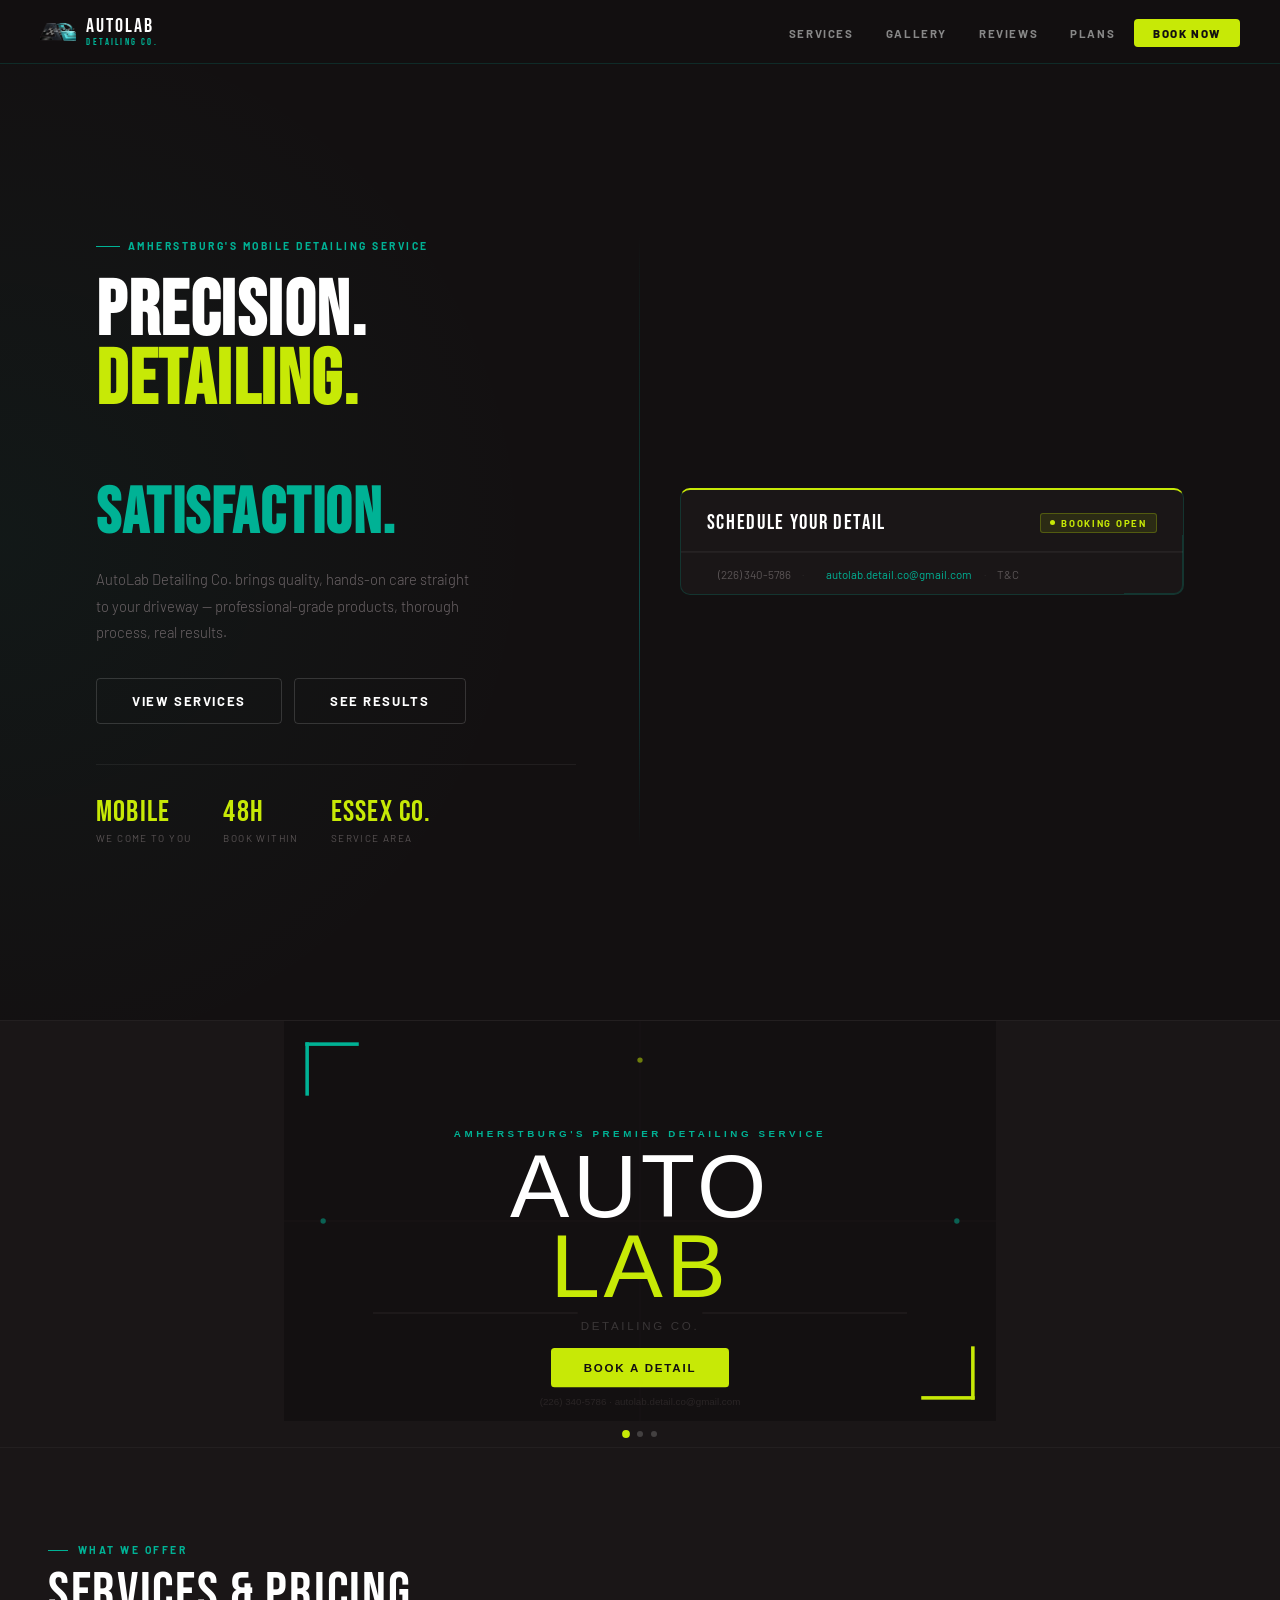
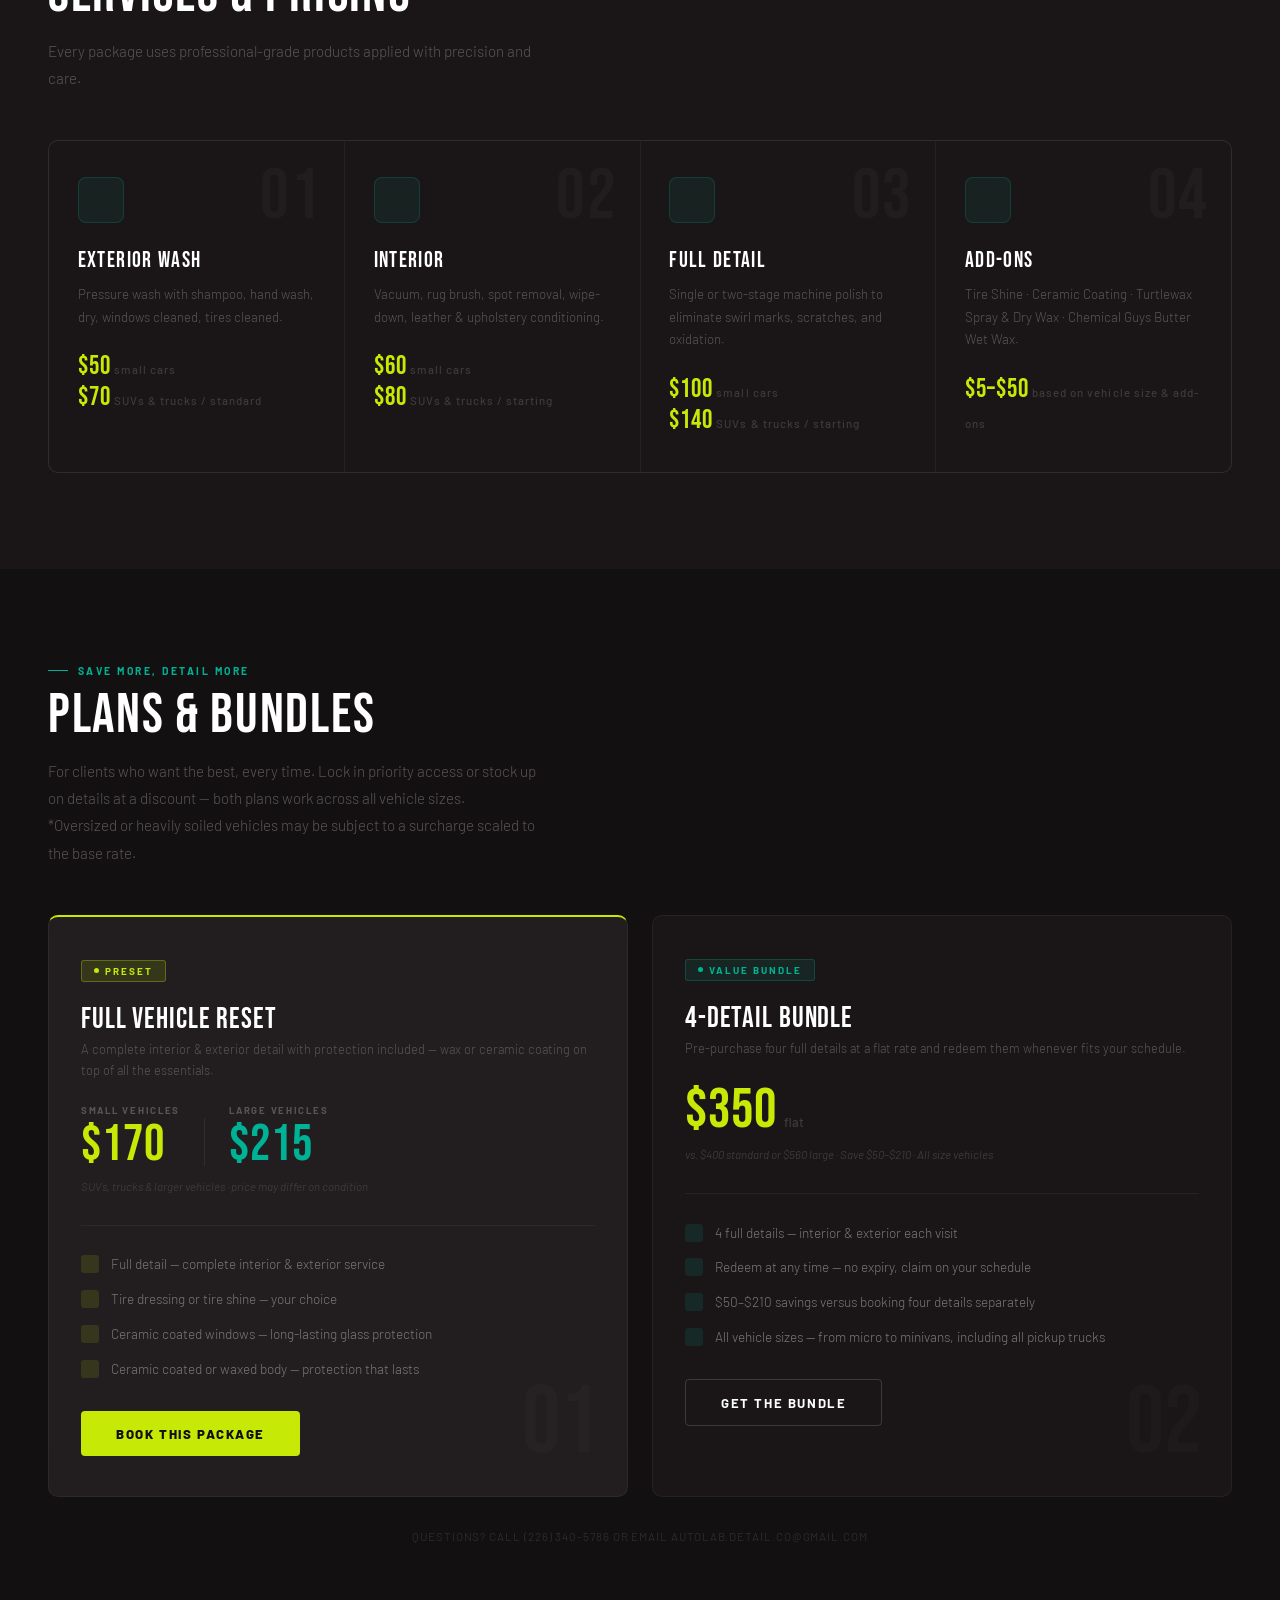
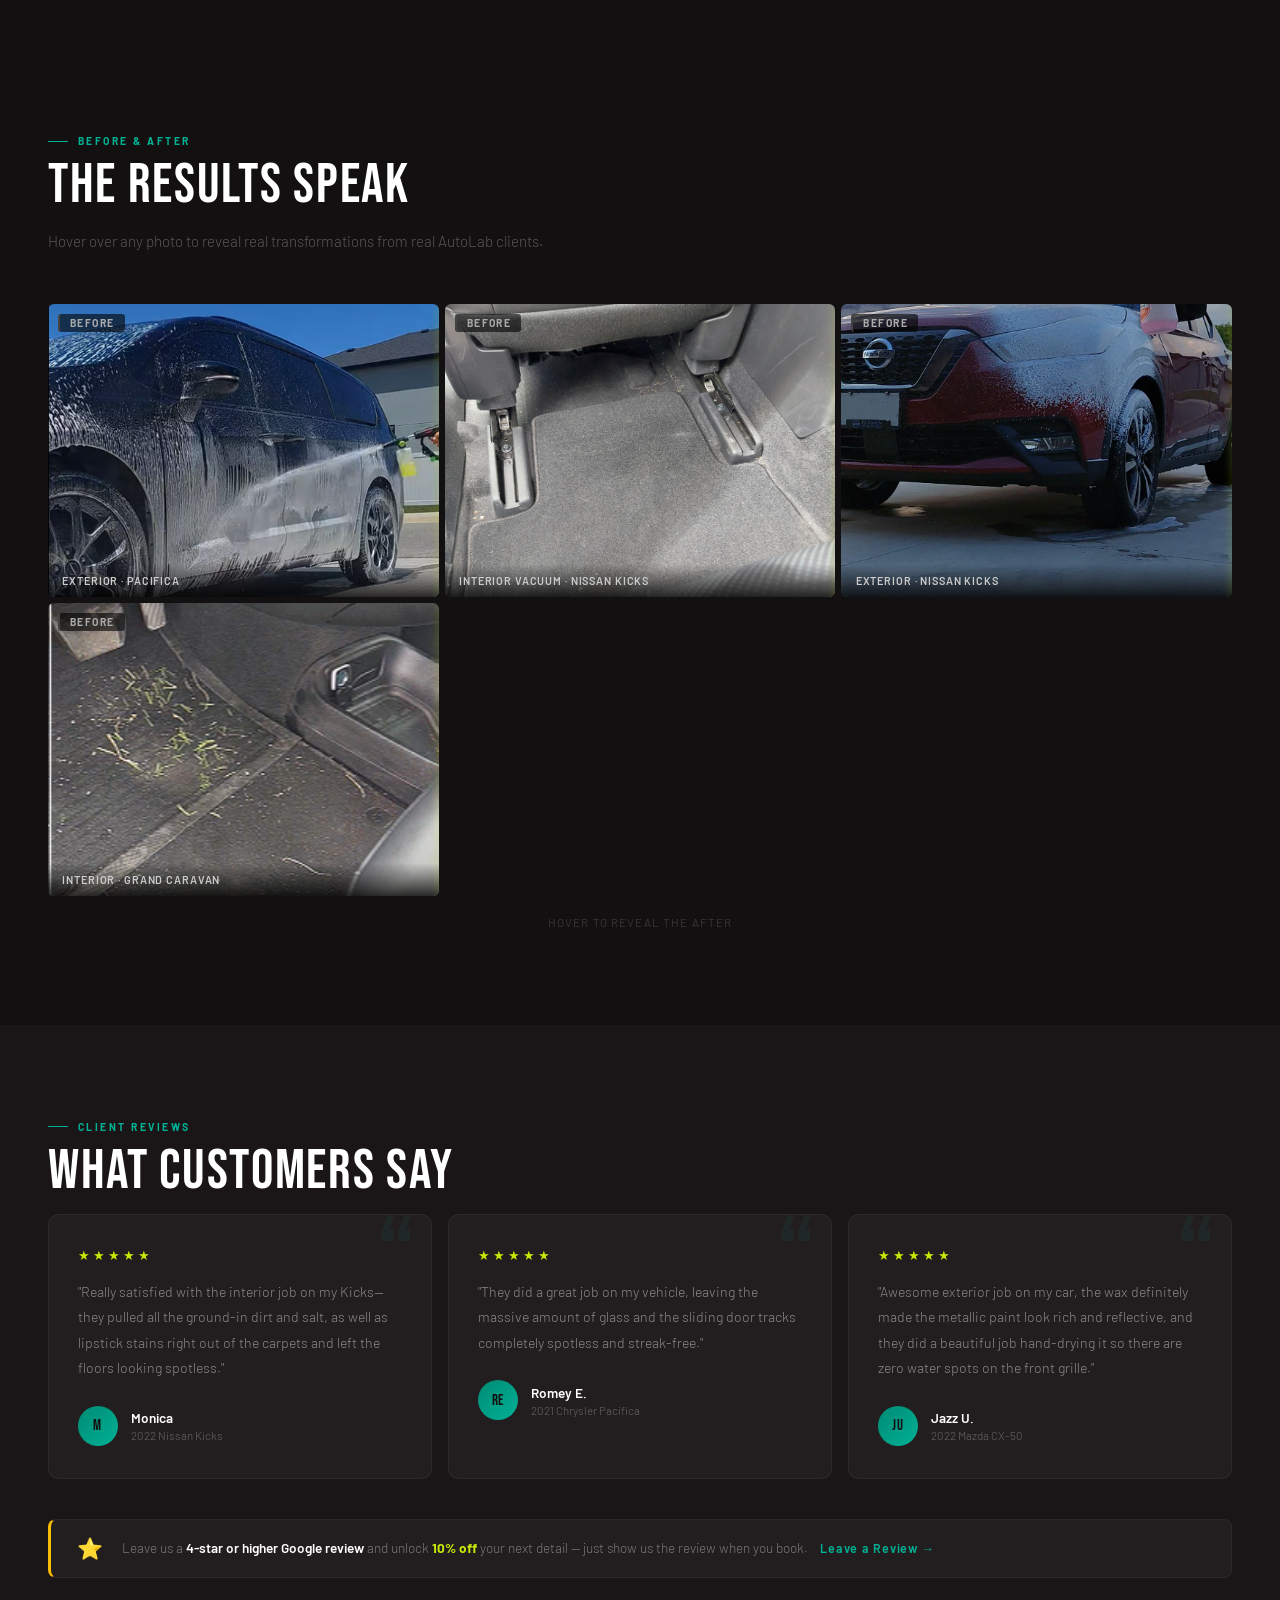
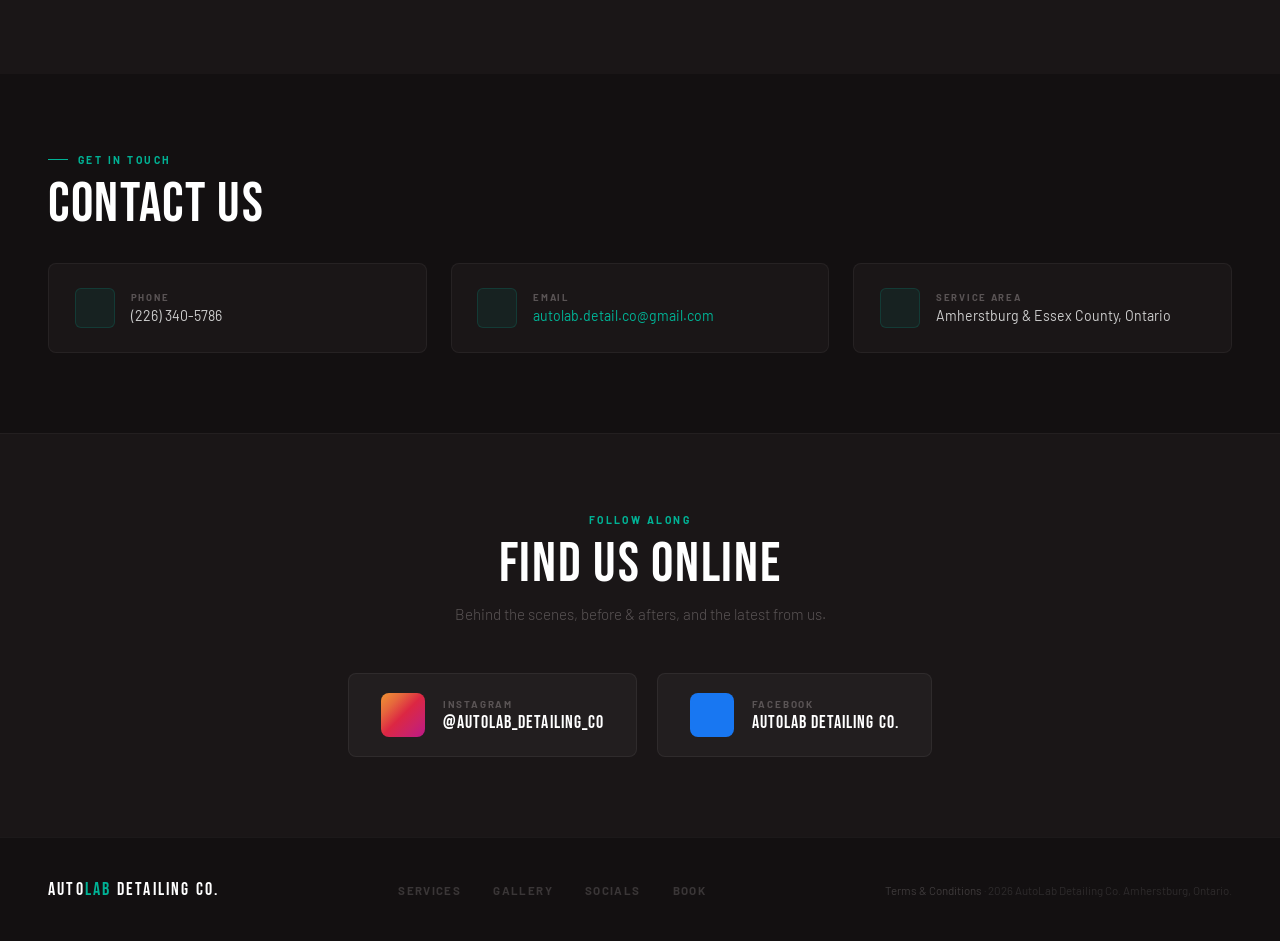
==== commit 481bd589: "Update index.html" ====
--- a/index.html
+++ b/index.html
@@ -1181,7 +1181,7 @@
         <span class="ci"><i class="ti ti-phone"></i></span>
         <div>
           <div class="contact-tile-label">Phone</div>
-          <div class="contact-tile-value">(226) 340-5786 · (226) 340-7692</div>
+          <div class="contact-tile-value">(226) 340-5786</div>
         </div>
       </div>
       <div class="contact-tile">
@@ -1263,4 +1263,4 @@
   </script>
 
 </body>
-</html>+</html>
